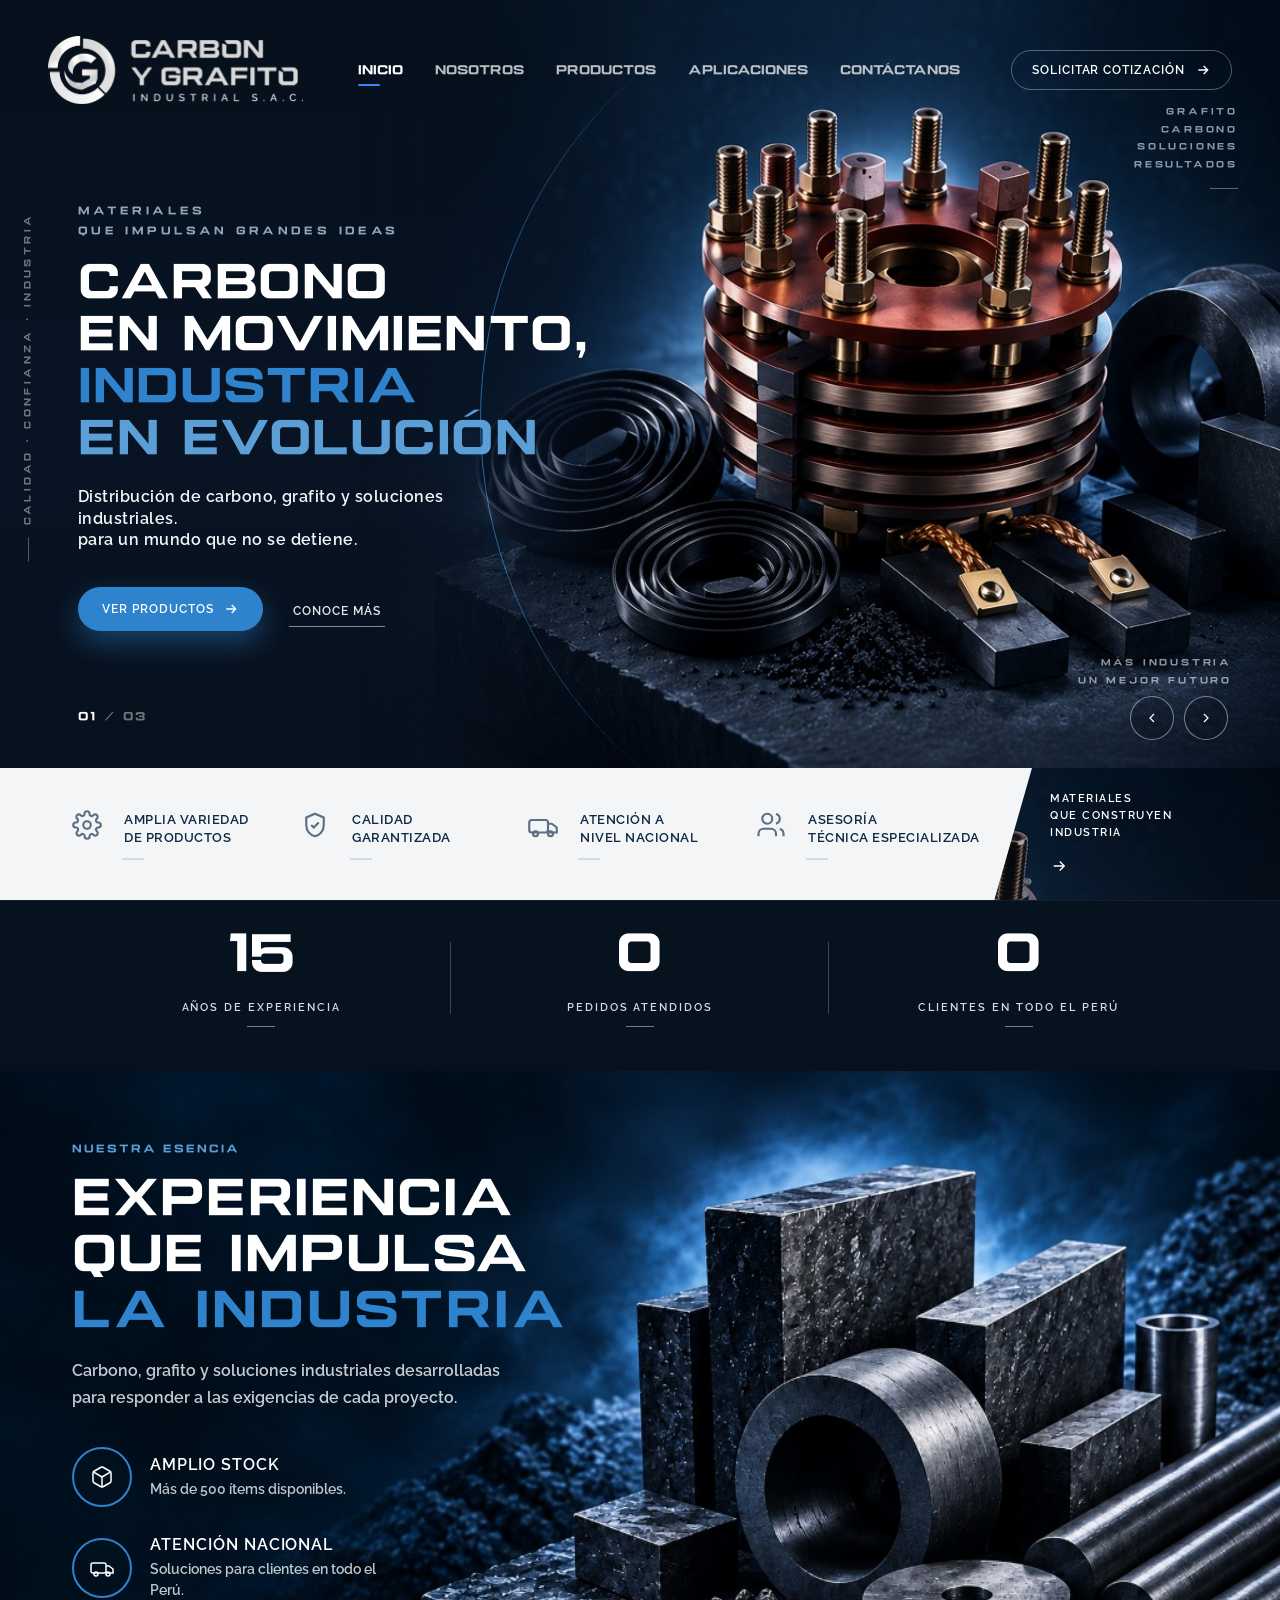
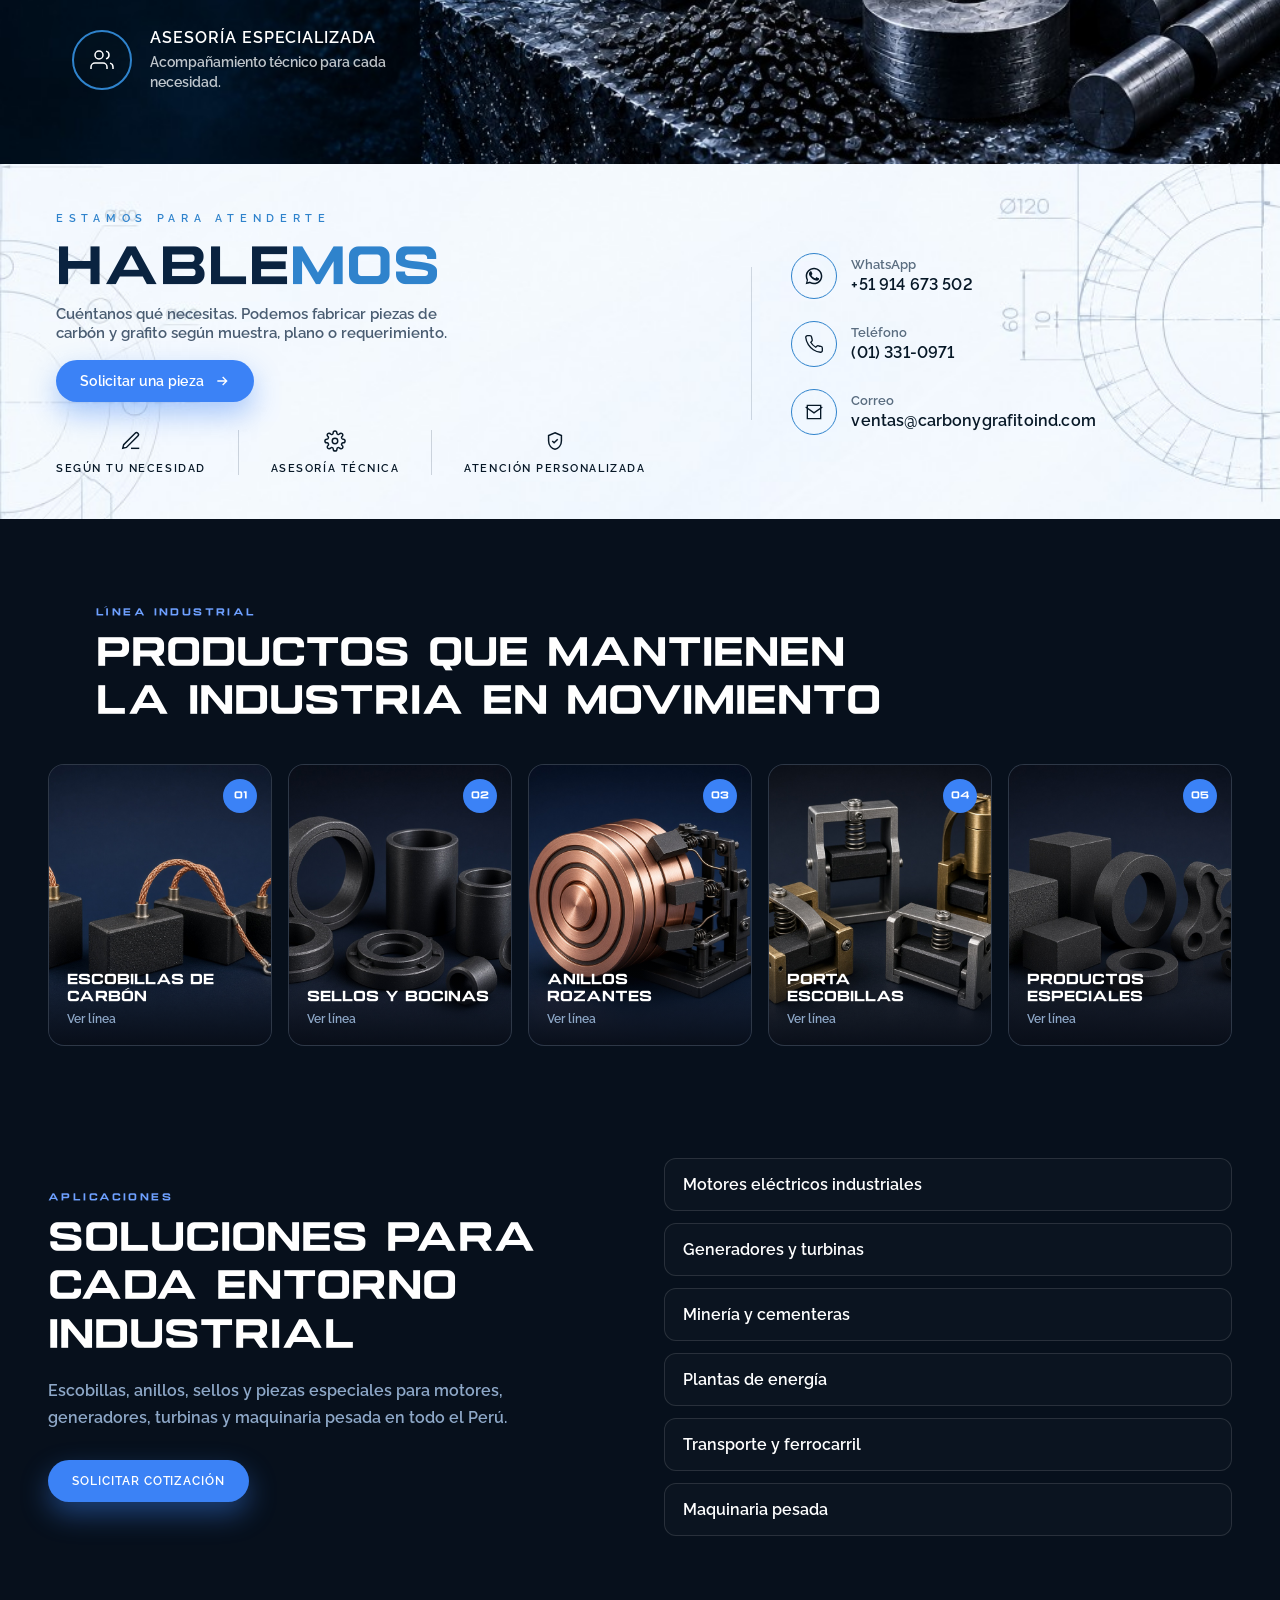
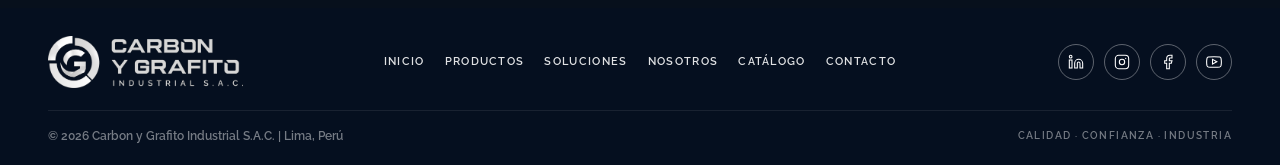
==== index.html @ 424ee0ed "Add Carbon y Grafito site with integrated Nosotros single-page view. Co-authored-by: Cursor <cursora" ====
<!DOCTYPE html>
<html lang="es">
<head>
  <meta charset="UTF-8">
  <meta name="viewport" content="width=device-width, initial-scale=1.0">
  <title>CARBON Y GRAFITO INDUSTRIAL S.A.C.</title>
  <link rel="preconnect" href="https://fonts.googleapis.com">
  <link rel="preconnect" href="https://fonts.gstatic.com" crossorigin>
  <link href="https://fonts.googleapis.com/css2?family=Lora:ital,wght@1,400;1,500&family=Montserrat:wght@300;500;600&display=swap" rel="stylesheet">
  <link rel="stylesheet" href="css/style.css">
</head>
<body>

<div id="view-inicio" class="site-view is-active">

<div class="home" id="inicio">
  <div class="home__visual">
    <div class="home__arc"></div>
    <div class="home__glow"></div>
    <div class="home__slides" id="heroSlides">
      <article class="home__slide is-active">
        <img src="assets/hero-graphite.png" alt="Bloques, anillos y granulado de grafito industrial">
      </article>
      <article class="home__slide">
        <img src="assets/hero-brushes.png" alt="Escobillas de carbón y anillos rozantes">
      </article>
      <article class="home__slide">
        <img src="assets/hero-seals.png" alt="Sellos y piezas especiales de grafito">
      </article>
    </div>
    <p class="home__note home__note--top">GRAFITO<br>CARBONO<br>SOLUCIONES<br>RESULTADOS</p>
    <p class="home__note home__note--bottom">MÁS INDUSTRIA<br>UN MEJOR FUTURO</p>
  </div>

  <header class="header">
    <div class="header__inner">
      <a href="#inicio" class="logo" data-view="inicio">
        <img src="assets/logo.png" alt="Carbon y Grafito Industrial S.A.C.">
      </a>

      <nav class="nav" id="mainNav">
        <ul class="nav__list">
          <li><a href="#inicio" class="nav__link nav__link--active" data-view="inicio">Inicio</a></li>
          <li><a href="#nosotros" class="nav__link" data-view="nosotros">Nosotros</a></li>
          <li class="nav__dropdown">
            <a href="#productos" class="nav__link nav__link--dropdown" data-view="inicio">Productos</a>
            <ul class="nav__submenu">
              <li><a href="#productos" data-category="escobillas">Escobillas de carbón</a></li>
              <li><a href="#productos" data-category="sellos">Sellos y bocinas</a></li>
              <li><a href="#productos" data-category="anillos">Anillos rozantes</a></li>
              <li><a href="#productos" data-category="portaescobillas">Porta escobillas</a></li>
              <li><a href="#productos" data-category="especiales">Productos especiales</a></li>
            </ul>
          </li>
          <li><a href="#aplicaciones" class="nav__link" data-view="inicio">Aplicaciones</a></li>
          <li><a href="#contacto" class="nav__link" data-view="inicio">Contáctanos</a></li>
        </ul>
      </nav>

      <button class="btn btn--ghost" id="btnCotizacionHeader" type="button">
        Solicitar cotización
        <svg viewBox="0 0 24 24" fill="none" stroke="currentColor" stroke-width="2"><path d="M5 12h14M13 6l6 6-6 6"/></svg>
      </button>

      <button class="header__toggle" id="menuToggle" aria-label="Abrir menú" type="button">
        <span></span><span></span>
      </button>
    </div>
  </header>

  <section class="hero">
    <p class="hero__side">CALIDAD · CONFIANZA · INDUSTRIA</p>

    <div class="hero__grid">
      <div class="hero__copy">
        <p class="hero__kicker">MATERIALES<br>QUE IMPULSAN GRANDES IDEAS</p>
        <h1 class="hero__title">
          <span class="hero__title-line">CARBONO</span>
          <span class="hero__title-line">EN MOVIMIENTO,</span>
          <span class="hero__title-line hero__title-line--accent">INDUSTRIA</span>
          <span class="hero__title-line hero__title-line--secondary">EN EVOLUCIÓN</span>
        </h1>
        <p class="hero__lead">
          Distribución de carbono, grafito y soluciones industriales.<br>
          <span class="hero__lead-accent">para un mundo que no se detiene.</span>
        </p>
        <div class="hero__actions">
          <a href="#productos" class="btn btn--primary" id="btnVerProductos">
            Ver productos
            <svg viewBox="0 0 24 24" fill="none" stroke="currentColor" stroke-width="2"><path d="M5 12h14M13 6l6 6-6 6"/></svg>
          </a>
          <a href="#nosotros" class="btn btn--text" id="btnConoceMas" data-view="nosotros">Conoce más</a>
        </div>
      </div>
    </div>

    <div class="hero__controls">
      <span class="hero__counter"><strong id="slideCurrent">01</strong> / 03</span>
      <div class="hero__arrows">
        <button class="icon-btn" id="slidePrev" type="button" aria-label="Anterior">
          <svg viewBox="0 0 24 24" fill="none" stroke="currentColor" stroke-width="1.8"><path d="M15 6l-6 6 6 6"/></svg>
        </button>
        <button class="icon-btn" id="slideNext" type="button" aria-label="Siguiente">
          <svg viewBox="0 0 24 24" fill="none" stroke="currentColor" stroke-width="1.8"><path d="M9 6l6 6-6 6"/></svg>
        </button>
      </div>
    </div>
  </section>

  <section class="trust">
    <div class="trust__items">
      <article class="trust__item">
        <span class="trust__icon">
          <svg viewBox="0 0 24 24" fill="none" stroke="currentColor" stroke-width="1.7"><circle cx="12" cy="12" r="3"/><path d="M19.4 15a1.7 1.7 0 00.3 1.8l.1.1a2 2 0 11-2.8 2.8l-.1-.1a1.7 1.7 0 00-1.8-.3 1.7 1.7 0 00-1 1.5V21a2 2 0 11-4 0v-.2a1.7 1.7 0 00-1-1.5 1.7 1.7 0 00-1.8.3l-.1.1a2 2 0 11-2.8-2.8l.1-.1a1.7 1.7 0 00.3-1.8 1.7 1.7 0 00-1.5-1H3a2 2 0 110-4h.2a1.7 1.7 0 001.5-1 1.7 1.7 0 00-.3-1.8l-.1-.1a2 2 0 112.8-2.8l.1.1a1.7 1.7 0 001.8.3H9a1.7 1.7 0 001-1.5V3a2 2 0 114 0v.2a1.7 1.7 0 001 1.5 1.7 1.7 0 001.8-.3l.1-.1a2 2 0 112.8 2.8l-.1.1a1.7 1.7 0 00-.3 1.8V9c.3.6.9 1 1.5 1H21a2 2 0 110 4h-.2a1.7 1.7 0 00-1.5 1z"/></svg>
        </span>
        Amplia variedad<br>de productos
      </article>
      <article class="trust__item">
        <span class="trust__icon">
          <svg viewBox="0 0 24 24" fill="none" stroke="currentColor" stroke-width="1.7"><path d="M12 3l7 3v6c0 5-3.4 8.4-7 9-3.6-.6-7-4-7-9V6l7-3z"/><path d="M9 12l2 2 4-4"/></svg>
        </span>
        Calidad<br>garantizada
      </article>
      <article class="trust__item">
        <span class="trust__icon">
          <svg viewBox="0 0 24 24" fill="none" stroke="currentColor" stroke-width="1.7"><rect x="1" y="8" width="15" height="10" rx="2"/><path d="M16 11h3l4 3v4h-7"/><circle cx="6" cy="19" r="2"/><circle cx="18" cy="19" r="2"/></svg>
        </span>
        Atención a<br>nivel nacional
      </article>
      <article class="trust__item">
        <span class="trust__icon">
          <svg viewBox="0 0 24 24" fill="none" stroke="currentColor" stroke-width="1.7"><path d="M16 21v-2a4 4 0 00-4-4H6a4 4 0 00-4 4v2"/><circle cx="9" cy="7" r="4"/><path d="M22 21v-2a4 4 0 00-3-3.87M16 3.13a4 4 0 010 7.75"/></svg>
        </span>
        Asesoría<br>técnica especializada
      </article>
    </div>
    <aside class="trust__panel">
      <span>MATERIALES<br>QUE CONSTRUYEN<br>INDUSTRIA</span>
      <svg viewBox="0 0 24 24" fill="none" stroke="currentColor" stroke-width="1.8"><path d="M5 12h14M13 6l6 6-6 6"/></svg>
    </aside>
  </section>
</div>

  <section class="home-stats" id="homeStats" aria-label="Indicadores de la empresa">
    <article class="home-stats__item">
      <strong class="home-stats__value" data-count="15">0</strong>
      <span class="home-stats__label">Años de experiencia</span>
    </article>
    <article class="home-stats__item">
      <strong class="home-stats__value" data-count="1852">0</strong>
      <span class="home-stats__label">Pedidos atendidos</span>
    </article>
    <article class="home-stats__item">
      <strong class="home-stats__value" data-count="128">0</strong>
      <span class="home-stats__label">Clientes en todo el Perú</span>
    </article>
  </section>

  <section class="essence" id="esencia">
    <div class="essence__copy">
      <p class="eyebrow eyebrow--essence">Nuestra esencia</p>
      <h2>
        <span class="essence__title-line">Experiencia</span>
        <span class="essence__title-line">que impulsa</span>
        <span class="essence__title-accent">la industria</span>
      </h2>
      <p class="essence__lead">Carbono, grafito y soluciones industriales desarrolladas para responder a las exigencias de cada proyecto.</p>
      <ul class="essence__list">
        <li>
          <span class="essence__icon">
            <svg viewBox="0 0 24 24" fill="none" stroke="currentColor" stroke-width="1.5"><path d="M21 16V8a2 2 0 00-1-1.73L13 2.27a2 2 0 00-2 0L4 6.27A2 2 0 003 8v8a2 2 0 001 1.73l7 4a2 2 0 002 0l7-4A2 2 0 0021 16z"/><path d="M3.27 6.96L12 12.01l8.73-5.05M12 22.08V12"/></svg>
          </span>
          <div>
            <strong>Amplio stock</strong>
            <span>Más de 500 ítems disponibles.</span>
          </div>
        </li>
        <li>
          <span class="essence__icon">
            <svg viewBox="0 0 24 24" fill="none" stroke="currentColor" stroke-width="1.5"><rect x="1" y="7" width="15" height="10" rx="2"/><path d="M16 10h3l4 3v4h-7"/><circle cx="6" cy="18" r="2"/><circle cx="18" cy="18" r="2"/></svg>
          </span>
          <div>
            <strong>Atención nacional</strong>
            <span>Soluciones para clientes en todo el Perú.</span>
          </div>
        </li>
        <li>
          <span class="essence__icon">
            <svg viewBox="0 0 24 24" fill="none" stroke="currentColor" stroke-width="1.5"><path d="M17 21v-2a4 4 0 00-4-4H5a4 4 0 00-4 4v2"/><circle cx="9" cy="7" r="4"/><path d="M23 21v-2a4 4 0 00-3-3.87M16 3.13a4 4 0 010 7.75"/></svg>
          </span>
          <div>
            <strong>Asesoría especializada</strong>
            <span>Acompañamiento técnico para cada necesidad.</span>
          </div>
        </li>
      </ul>
    </div>
    <div class="essence__visual">
      <img src="assets/essence-products.png" alt="Bloques, anillos y piezas de grafito industrial">
    </div>
  </section>

  <section class="talk" id="contacto">
    <div class="talk__inner">
      <div class="talk__main">
        <p class="talk__eyebrow">Estamos para atenderte</p>
        <h2 class="talk__title">Hable<span>mos</span></h2>
        <p class="talk__lead">Cuéntanos qué necesitas. Podemos fabricar piezas de<br>carbón y grafito según muestra, plano o requerimiento.</p>
        <button class="btn btn--primary btn--talk" id="btnSolicitarPieza" type="button">
          Solicitar una pieza
          <svg viewBox="0 0 24 24" fill="none" stroke="currentColor" stroke-width="2"><path d="M5 12h14M13 6l6 6-6 6"/></svg>
        </button>
        <ul class="talk__features">
          <li>
            <span class="talk__feat-icon" aria-hidden="true">
              <svg viewBox="0 0 24 24" fill="none" stroke="currentColor" stroke-width="1.6"><path d="M12 20h9"/><path d="M16.5 3.5a2.12 2.12 0 013 3L7 19l-4 1 1-4 12.5-12.5z"/></svg>
            </span>
            Según tu necesidad
          </li>
          <li>
            <span class="talk__feat-icon" aria-hidden="true">
              <svg viewBox="0 0 24 24" fill="none" stroke="currentColor" stroke-width="1.6"><circle cx="12" cy="12" r="3"/><path d="M19.4 15a1.7 1.7 0 00.3 1.8l.1.1a2 2 0 11-2.8 2.8l-.1-.1a1.7 1.7 0 00-1.8-.3 1.7 1.7 0 00-1 1.5V21a2 2 0 11-4 0v-.2a1.7 1.7 0 00-1-1.5 1.7 1.7 0 00-1.8.3l-.1.1a2 2 0 11-2.8-2.8l.1-.1a1.7 1.7 0 00.3-1.8 1.7 1.7 0 00-1.5-1H3a2 2 0 110-4h.2a1.7 1.7 0 001.5-1 1.7 1.7 0 00-.3-1.8l-.1-.1a2 2 0 112.8-2.8l.1.1a1.7 1.7 0 001.8.3H9a1.7 1.7 0 001-1.5V3a2 2 0 114 0v.2a1.7 1.7 0 001 1.5 1.7 1.7 0 001.8-.3l.1-.1a2 2 0 112.8 2.8l-.1.1a1.7 1.7 0 00-.3 1.8V9c.3.6.9 1 1.5 1H21a2 2 0 110 4h-.2a1.7 1.7 0 00-1.5 1z"/></svg>
            </span>
            Asesoría técnica
          </li>
          <li>
            <span class="talk__feat-icon" aria-hidden="true">
              <svg viewBox="0 0 24 24" fill="none" stroke="currentColor" stroke-width="1.6"><path d="M12 3l7 3v6c0 5-3.4 8.4-7 9-3.6-.6-7-4-7-9V6l7-3z"/><path d="M9 12l2 2 4-4"/></svg>
            </span>
            Atención personalizada
          </li>
        </ul>
      </div>
      <div class="talk__channels">
        <a class="talk__channel" href="https://wa.me/51914673502" target="_blank" rel="noopener">
          <span class="talk__channel-icon">
            <svg viewBox="0 0 24 24" fill="currentColor"><path d="M17.47 14.38c-.3-.15-1.76-.87-2.03-.97-.27-.1-.47-.15-.67.15-.2.3-.77.97-.94 1.17-.17.2-.35.22-.65.07-.3-.15-1.26-.46-2.4-1.48-.89-.79-1.49-1.77-1.66-2.07-.17-.3-.02-.46.13-.61.13-.13.3-.35.45-.52.15-.17.2-.3.3-.5.1-.2.05-.37-.02-.52-.08-.15-.67-1.61-.92-2.21-.24-.58-.49-.5-.67-.51h-.57c-.2 0-.52.07-.79.37-.27.3-1.04 1.02-1.04 2.48 0 1.46 1.07 2.88 1.22 3.08.15.2 2.1 3.2 5.08 4.49.71.31 1.26.49 1.69.63.71.22 1.36.19 1.87.12.57-.08 1.76-.72 2.01-1.41.25-.7.25-1.29.17-1.41-.07-.13-.27-.2-.57-.35z"/><path d="M12.04 2C6.48 2 2 6.48 2 12.04c0 1.77.46 3.5 1.34 5.02L2 22l5.07-1.33A10.02 10.02 0 0012.04 22C17.6 22 22 17.52 22 11.96 22 6.48 17.6 2 12.04 2zm0 18.15c-1.6 0-3.17-.43-4.54-1.24l-.33-.2-3.01.79.8-2.93-.21-.34A8.16 8.16 0 013.88 12c0-4.5 3.66-8.16 8.16-8.16 4.5 0 8.16 3.66 8.16 8.16 0 4.5-3.66 8.15-8.16 8.15z"/></svg>
          </span>
          <span><em>WhatsApp</em><b class="talk__value">+51 914 673 502</b></span>
        </a>
        <a class="talk__channel" href="tel:+5113310971">
          <span class="talk__channel-icon">
            <svg viewBox="0 0 24 24" fill="none" stroke="currentColor" stroke-width="1.6"><path d="M22 16.92v3a2 2 0 01-2.18 2 19.79 19.79 0 01-8.63-3.07 19.5 19.5 0 01-6-6 19.79 19.79 0 01-3.07-8.67A2 2 0 014.11 2h3a2 2 0 012 1.72c.127.96.361 1.903.7 2.81a2 2 0 01-.45 2.11L8.09 9.91a16 16 0 006 6l1.27-1.27a2 2 0 012.11-.45c.907.339 1.85.573 2.81.7A2 2 0 0122 16.92z"/></svg>
          </span>
          <span><em>Teléfono</em><b class="talk__value">(01) 331-0971</b></span>
        </a>
        <a class="talk__channel" href="mailto:ventas@carbonygrafitoind.com">
          <span class="talk__channel-icon">
            <svg viewBox="0 0 24 24" fill="none" stroke="currentColor" stroke-width="1.6"><path d="M4 4h16v16H4z"/><path d="M22 6l-10 7L2 6"/></svg>
          </span>
          <span><em>Correo</em><b class="talk__value">ventas@carbonygrafitoind.com</b></span>
        </a>
      </div>
    </div>
  </section>

  <section class="products" id="productos">
    <div class="section-head">
      <p class="eyebrow">Línea industrial</p>
      <h2>Productos que mantienen<br>la industria en movimiento</h2>
    </div>
    <div class="products__grid">
      <a class="product-card" href="#productos" data-category="escobillas" id="cardEscobillas">
        <span class="product-card__num">01</span>
        <img src="assets/product-escobillas.png" alt="Escobillas de carbón">
        <div class="product-card__body">
          <h3>Escobillas de carbón</h3>
          <span>Ver línea</span>
        </div>
      </a>
      <a class="product-card" href="#productos" data-category="sellos" id="cardSellos">
        <span class="product-card__num">02</span>
        <img src="assets/product-sellos.png" alt="Sellos y bocinas">
        <div class="product-card__body">
          <h3>Sellos y bocinas</h3>
          <span>Ver línea</span>
        </div>
      </a>
      <a class="product-card" href="#productos" data-category="anillos" id="cardAnillos">
        <span class="product-card__num">03</span>
        <img src="assets/product-anillos.png" alt="Anillos rozantes">
        <div class="product-card__body">
          <h3>Anillos rozantes</h3>
          <span>Ver línea</span>
        </div>
      </a>
      <a class="product-card" href="#productos" data-category="portaescobillas" id="cardPortaescobillas">
        <span class="product-card__num">04</span>
        <img src="assets/product-porta.png" alt="Porta escobillas">
        <div class="product-card__body">
          <h3>Porta escobillas</h3>
          <span>Ver línea</span>
        </div>
      </a>
      <a class="product-card" href="#productos" data-category="especiales" id="cardEspeciales">
        <span class="product-card__num">05</span>
        <img src="assets/product-especiales.png" alt="Productos especiales">
        <div class="product-card__body">
          <h3>Productos especiales</h3>
          <span>Ver línea</span>
        </div>
      </a>
    </div>
  </section>

  <section class="apps" id="aplicaciones">
    <div class="apps__copy">
      <p class="eyebrow">Aplicaciones</p>
      <h2>Soluciones para cada entorno industrial</h2>
      <p>Escobillas, anillos, sellos y piezas especiales para motores, generadores, turbinas y maquinaria pesada en todo el Perú.</p>
      <button class="btn btn--primary" id="btnCotizacionApps" type="button">Solicitar cotización</button>
    </div>
    <ul class="apps__list">
      <li>Motores eléctricos industriales</li>
      <li>Generadores y turbinas</li>
      <li>Minería y cementeras</li>
      <li>Plantas de energía</li>
      <li>Transporte y ferrocarril</li>
      <li>Maquinaria pesada</li>
    </ul>
  </section>

</div>

<div id="nosotros" class="site-view" hidden>

  <header class="header header--page">
    <div class="header__inner">
      <a href="#inicio" class="logo" data-view="inicio">
        <img src="assets/logo.png" alt="Carbon y Grafito Industrial S.A.C.">
      </a>
      <nav class="nav" id="mainNavNosotros">
        <ul class="nav__list">
          <li><a href="#inicio" class="nav__link" data-view="inicio">Inicio</a></li>
          <li><a href="#nosotros" class="nav__link nav__link--active" data-view="nosotros">Nosotros</a></li>
          <li class="nav__dropdown">
            <a href="#productos" class="nav__link nav__link--dropdown" data-view="inicio">Productos</a>
            <ul class="nav__submenu">
              <li><a href="#productos" data-view="inicio" data-category="escobillas">Escobillas de carbón</a></li>
              <li><a href="#productos" data-view="inicio" data-category="sellos">Sellos y bocinas</a></li>
              <li><a href="#productos" data-view="inicio" data-category="anillos">Anillos rozantes</a></li>
              <li><a href="#productos" data-view="inicio" data-category="portaescobillas">Porta escobillas</a></li>
              <li><a href="#productos" data-view="inicio" data-category="especiales">Productos especiales</a></li>
            </ul>
          </li>
          <li><a href="#aplicaciones" class="nav__link" data-view="inicio">Aplicaciones</a></li>
          <li><a href="#contacto" class="nav__link" data-view="inicio">Contáctanos</a></li>
        </ul>
      </nav>
      <button class="btn btn--ghost" type="button" data-open-modal="cotizacion">
        Solicitar cotización
        <svg viewBox="0 0 24 24" fill="none" stroke="currentColor" stroke-width="2"><path d="M5 12h14M13 6l6 6-6 6"/></svg>
      </button>
      <button class="header__toggle" aria-label="Abrir menú" type="button" data-nav-toggle>
        <span></span><span></span>
      </button>
    </div>
  </header>

  <main class="nosotros-main">
    <section class="nosotros-hero">
      <div class="nosotros-hero__panel">
        <div class="nosotros-hero__main">
          <p class="nosotros-hero__eyebrow">Quiénes somos</p>
          <h1 class="nosotros-hero__title">
            <span class="nosotros-hero__title-line">Más que materiales,</span>
            <span class="nosotros-hero__title-line nosotros-hero__title-line--accent">soluciones reales</span>
          </h1>
          <p class="nosotros-hero__lead">
            En Carbon y Grafito somos una empresa especializada en la distribución de carbono,
            grafito y materiales industriales, comprometida con ofrecer soluciones confiables,
            eficientes y de alta calidad para diversos sectores productivos.
          </p>
          <a href="#historia" class="btn btn--navy">Conoce nuestra historia
            <svg viewBox="0 0 24 24" fill="none" stroke="currentColor" stroke-width="2"><path d="M5 12h14M13 6l6 6-6 6"/></svg>
          </a>
        </div>
        <aside class="nosotros-hero__aside" aria-label="Valores de marca">
          <div class="nosotros-hero__pillar-wrap">
            <span class="nosotros-hero__vline" aria-hidden="true"></span>
            <p class="nosotros-hero__pillars">
              <span>Industria</span>
              <span>Experiencia</span>
              <span>Confianza</span>
            </p>
          </div>
          <span class="nosotros-hero__hline" aria-hidden="true"></span>
          <div class="nosotros-hero__mark">
            <strong>C&amp;G</strong>
            <span>Materiales que<br>impulsan el<br>progreso</span>
          </div>
        </aside>
      </div>
      <div class="nosotros-hero__visual">
        <img src="assets/hero-graphite.png" alt="Componentes de carbono y grafito industrial">
      </div>
    </section>

    <section class="nosotros-bar" aria-label="Ventajas">
      <div class="nosotros-bar__inner">
        <article class="nosotros-bar__item">
          <span class="nosotros-bar__icon" aria-hidden="true">
            <svg viewBox="0 0 24 24" fill="none" stroke="currentColor" stroke-width="1.6"><path d="M12 3l7 7-7 11L5 10l7-7z"/></svg>
          </span>
          <div><h2>Calidad garantizada</h2><p>Trabajamos con materiales de alto rendimiento.</p></div>
        </article>
        <article class="nosotros-bar__item">
          <span class="nosotros-bar__icon" aria-hidden="true">
            <svg viewBox="0 0 24 24" fill="none" stroke="currentColor" stroke-width="1.6"><circle cx="12" cy="12" r="3"/><path d="M19.4 15a1.7 1.7 0 00.3 1.8l.1.1a2 2 0 11-2.8 2.8l-.1-.1a1.7 1.7 0 00-1.8-.3 1.7 1.7 0 00-1 1.5V21a2 2 0 11-4 0v-.2a1.7 1.7 0 00-1-1.5 1.7 1.7 0 00-1.8.3l-.1.1a2 2 0 11-2.8-2.8l.1-.1a1.7 1.7 0 00.3-1.8 1.7 1.7 0 00-1.5-1H3a2 2 0 110-4h.2a1.7 1.7 0 001.5-1 1.7 1.7 0 00-.3-1.8l-.1-.1a2 2 0 112.8-2.8l.1.1a1.7 1.7 0 001.8.3H9a1.7 1.7 0 001-1.5V3a2 2 0 114 0v.2a1.7 1.7 0 001 1.5 1.7 1.7 0 001.8-.3l.1-.1a2 2 0 112.8 2.8l-.1.1a1.7 1.7 0 00-.3 1.8V9c.3.6.9 1 1.5 1H21a2 2 0 110 4h-.2a1.7 1.7 0 00-1.5 1z"/></svg>
          </span>
          <div><h2>Soluciones a medida</h2><p>Nos adaptamos a las necesidades de cada industria.</p></div>
        </article>
        <article class="nosotros-bar__item">
          <span class="nosotros-bar__icon" aria-hidden="true">
            <svg viewBox="0 0 24 24" fill="none" stroke="currentColor" stroke-width="1.6"><path d="M16 21v-2a4 4 0 00-4-4H6a4 4 0 00-4 4v2"/><circle cx="9" cy="7" r="4"/><path d="M22 21v-2a4 4 0 00-3-3.87M16 3.13a4 4 0 010 7.75"/></svg>
          </span>
          <div><h2>Atención especializada</h2><p>Asesoría técnica en todo momento.</p></div>
        </article>
        <article class="nosotros-bar__item">
          <span class="nosotros-bar__icon" aria-hidden="true">
            <svg viewBox="0 0 24 24" fill="none" stroke="currentColor" stroke-width="1.6"><rect x="1" y="8" width="15" height="10" rx="2"/><path d="M16 11h3l4 3v4h-7"/><circle cx="6" cy="19" r="2"/><circle cx="18" cy="19" r="2"/></svg>
          </span>
          <div><h2>Cobertura nacional</h2><p>Llegamos donde la industria nos necesita.</p></div>
        </article>
      </div>
    </section>

    <section class="nosotros-mvv" id="historia">
      <div class="nosotros-mvv__inner">
        <article class="nosotros-mvv__col">
          <p class="nosotros-mvv__label">Nuestra</p>
          <h2 class="nosotros-mvv__heading">Misión</h2>
          <p class="nosotros-mvv__text">Brindar soluciones en materiales industriales de carbono y grafito con altos estándares de calidad, contribuyendo al desarrollo y la eficiencia de nuestros clientes.</p>
        </article>
        <article class="nosotros-mvv__col">
          <p class="nosotros-mvv__label">Nuestra</p>
          <h2 class="nosotros-mvv__heading">Visión</h2>
          <p class="nosotros-mvv__text">Ser la empresa líder en el suministro de materiales de carbono y grafito en el Perú y la región, reconocida por nuestra innovación, confiabilidad y compromiso con la industria.</p>
        </article>
        <article class="nosotros-mvv__col nosotros-mvv__col--values">
          <p class="nosotros-mvv__label">Nuestros</p>
          <h2 class="nosotros-mvv__heading">Valores</h2>
          <div class="nosotros-mvv__values-row">
            <ul class="nosotros-mvv__values">
              <li><span class="nosotros-mvv__value-icon" aria-hidden="true"><svg viewBox="0 0 24 24" fill="none" stroke="currentColor" stroke-width="1.6"><path d="M20.8 4.6a5.5 5.5 0 00-7.8 0L12 5.6l-1-1a5.5 5.5 0 00-7.8 7.8l1 1L12 21l7.8-7.6 1-1a5.5 5.5 0 000-7.8z"/></svg></span>Compromiso</li>
              <li><span class="nosotros-mvv__value-icon" aria-hidden="true"><svg viewBox="0 0 24 24" fill="none" stroke="currentColor" stroke-width="1.6"><path d="M12 3l7 3v6c0 5-3.4 8.4-7 9-3.6-.6-7-4-7-9V6l7-3z"/><path d="M9 12l2 2 4-4"/></svg></span>Integridad</li>
              <li><span class="nosotros-mvv__value-icon" aria-hidden="true"><svg viewBox="0 0 24 24" fill="none" stroke="currentColor" stroke-width="1.6"><path d="M1 12s4-8 11-8 11 8 11 8-4 8-11 8-11-8-11-8z"/><circle cx="12" cy="12" r="3"/></svg></span>Orientación al cliente</li>
              <li><span class="nosotros-mvv__value-icon" aria-hidden="true"><svg viewBox="0 0 24 24" fill="none" stroke="currentColor" stroke-width="1.6"><path d="M9 18h6M10 22h4M12 2a7 7 0 00-4 12.7V17h8v-2.3A7 7 0 0012 2z"/></svg></span>Innovación</li>
              <li><span class="nosotros-mvv__value-icon" aria-hidden="true"><svg viewBox="0 0 24 24" fill="none" stroke="currentColor" stroke-width="1.6"><path d="M17 21v-2a4 4 0 00-4-4H5a4 4 0 00-4 4v2"/><circle cx="9" cy="7" r="4"/><path d="M23 21v-2a4 4 0 00-3-3.87M16 3.13a4 4 0 010 7.75"/></svg></span>Trabajo en equipo</li>
            </ul>
            <figure class="nosotros-mvv__diagram" aria-hidden="true"><img src="assets/blueprint.svg" alt=""></figure>
          </div>
        </article>
      </div>
    </section>

    <section class="nosotros-impact" aria-label="Nuestro impacto">
      <div class="nosotros-impact__inner">
        <div class="nosotros-impact__left">
          <div class="nosotros-impact__trust">
            <p>Experiencia que genera<br>confianza</p>
            <span class="nosotros-impact__rule nosotros-impact__rule--trust" aria-hidden="true"></span>
          </div>
          <p class="nosotros-impact__stack">
            <span>Carbono</span><span>Grafito</span><span>Soluciones</span><span>Resultados</span>
          </p>
        </div>
        <div class="nosotros-impact__right">
          <div class="nosotros-impact__metrics">
            <p class="nosotros-impact__kicker">Nuestro impacto</p>
            <div class="nosotros-impact__stats">
              <article class="nosotros-impact__stat"><strong class="nosotros-impact__value" data-count="10">+0</strong><span>Años de<br>experiencia</span></article>
              <article class="nosotros-impact__stat"><strong class="nosotros-impact__value" data-count="500">+0</strong><span>Clientes<br>satisfechos</span></article>
              <article class="nosotros-impact__stat"><strong class="nosotros-impact__value" data-count="1200">+0</strong><span>Productos<br>distribuidos</span></article>
              <article class="nosotros-impact__stat"><strong class="nosotros-impact__value" data-count="15">+0</strong><span>Sectores<br>industriales</span></article>
            </div>
          </div>
          <div class="nosotros-impact__quote-wrap">
            <span class="nosotros-impact__rule nosotros-impact__rule--wide" aria-hidden="true"></span>
            <blockquote class="nosotros-impact__quote">“Creemos en materiales que construyen un mejor futuro.”</blockquote>
            <span class="nosotros-impact__rule nosotros-impact__rule--sign" aria-hidden="true"></span>
            <p class="nosotros-impact__sign">Carbon y Grafito</p>
          </div>
        </div>
      </div>
    </section>
  </main>

</div>

  <footer class="site-footer">
    <div class="site-footer__top">
      <a href="#inicio" class="site-footer__brand">
        <img src="assets/logo.png" alt="Carbon y Grafito Industrial S.A.C.">
      </a>
      <nav class="site-footer__nav" aria-label="Pie de página">
        <a href="#inicio" data-view="inicio">Inicio</a>
        <a href="#productos" data-view="inicio">Productos</a>
        <a href="#aplicaciones" data-view="inicio">Soluciones</a>
        <a href="#nosotros" data-view="nosotros">Nosotros</a>
        <a href="#productos" data-view="inicio">Catálogo</a>
        <a href="#contacto" data-view="inicio">Contacto</a>
      </nav>
      <div class="site-footer__social">
        <a href="#" aria-label="LinkedIn"><svg viewBox="0 0 24 24" fill="none" stroke="currentColor" stroke-width="1.6"><path d="M16 8a6 6 0 016 6v7h-4v-7a2 2 0 00-4 0v7h-4v-7a6 6 0 016-6z"/><rect x="2" y="9" width="4" height="12"/><circle cx="4" cy="4" r="2"/></svg></a>
        <a href="#" aria-label="Instagram"><svg viewBox="0 0 24 24" fill="none" stroke="currentColor" stroke-width="1.6"><rect x="2" y="2" width="20" height="20" rx="5"/><circle cx="12" cy="12" r="4"/><circle cx="17.5" cy="6.5" r="1" fill="currentColor" stroke="none"/></svg></a>
        <a href="#" aria-label="Facebook"><svg viewBox="0 0 24 24" fill="none" stroke="currentColor" stroke-width="1.6"><path d="M18 2h-3a5 5 0 00-5 5v3H7v4h3v8h4v-8h3l1-4h-4V7a1 1 0 011-1h3z"/></svg></a>
        <a href="#" aria-label="YouTube"><svg viewBox="0 0 24 24" fill="none" stroke="currentColor" stroke-width="1.6"><path d="M22.54 6.42a2.78 2.78 0 00-1.95-2C18.88 4 12 4 12 4s-6.88 0-8.59.42a2.78 2.78 0 00-1.95 2 29.94 29.94 0 000 11.16 2.78 2.78 0 001.95 2C5.12 20 12 20 12 20s6.88 0 8.59-.42a2.78 2.78 0 001.95-2 29.94 29.94 0 000-11.16z"/><path d="M9.75 15.02l6.5-3.52-6.5-3.52v7.04z"/></svg></a>
      </div>
    </div>
    <div class="site-footer__bottom">
      <p>© 2026 Carbon y Grafito Industrial S.A.C. | Lima, Perú</p>
      <p class="site-footer__tag">Calidad · Confianza · Industria</p>
    </div>
  </footer>

  <div class="modal" id="modalCotizacion">
    <div class="modal__overlay"></div>
    <div class="modal__content">
      <button class="modal__close" id="modalClose" type="button">&times;</button>
      <h2>Solicitar cotización</h2>
      <p>Cuéntenos su requerimiento y le respondemos a la brevedad.</p>
      <form id="formCotizacion">
        <input type="text" name="nombre" placeholder="Nombre completo" required>
        <input type="email" name="email" placeholder="Correo electrónico" required>
        <input type="tel" name="telefono" placeholder="Teléfono" required>
        <textarea name="mensaje" rows="4" placeholder="Describa su requerimiento" required></textarea>
        <button class="btn btn--primary" type="submit">Enviar solicitud</button>
      </form>
    </div>
  </div>

  <script src="js/main.js"></script>
</body>
</html>
---- css/style.css ----
@font-face {
  font-family: "Gemsbuck";
  src: url("../assets/fonts/Gemsbuck-01-Bold.ttf") format("truetype");
  font-weight: 700;
  font-style: normal;
  font-display: swap;
}

@font-face {
  font-family: "Raleway";
  src: url("../assets/fonts/Raleway-SemiBold.ttf") format("truetype");
  font-weight: 600;
  font-style: normal;
  font-display: swap;
}

:root {
  --navy: #07101c;
  --navy-2: #0a1524;
  --navy-3: #111c2e;
  --night: #071827;
  --blue: #3b82f6;
  --blue-accent: #2f83cc;
  --blue-steel: #5c9ed6;
  --blue-soft: #6ea0ff;
  --blue-muted: #8ea8c8;
  --title-muted: #8aa3bb;
  --white: #ffffff;
  --white-cold: #f3f7fa;
  --paper: #f3f5f7;
  --ink: #101820;
  --line: rgba(255, 255, 255, 0.12);
  --glow: rgba(59, 130, 246, 0.42);
  --display: "Gemsbuck", sans-serif;
  --hero: "Gemsbuck", sans-serif;
  --ui: "Gemsbuck", sans-serif;
  --body: "Raleway", sans-serif;
}

*, *::before, *::after {
  box-sizing: border-box;
  margin: 0;
  padding: 0;
}

html { scroll-behavior: smooth; }

body {
  font-family: var(--ui);
  background: var(--navy);
  color: var(--white);
  overflow-x: hidden;
}

img { max-width: 100%; display: block; }
a { color: inherit; text-decoration: none; }
button { cursor: pointer; border: none; background: none; color: inherit; font-family: inherit; }
ul { list-style: none; }

p,
label,
input,
select,
textarea,
small,
.footer,
.apps__list li,
.about__stats span,
.product-card__body span,
.faq-item summary,
.contact-aside__text,
.contact-aside__list,
.contact-form__file-label,
.contact-form__file-btn,
.contact-form__file-name,
.contact-form__check,
.trust__item,
.trust__panel {
  font-family: var(--body);
  font-weight: 600;
}

.home__note,
.hero__kicker,
.hero__side,
.eyebrow,
.contact-form__note,
.contact-bottom__visual p,
.contact-aside__foot,
.contact-bottom__side {
  font-family: var(--display);
  font-weight: 700;
}

.home {
  position: relative;
  height: 100vh;
  min-height: 780px;
  display: grid;
  grid-template-rows: 1fr 132px;
  overflow: hidden;
  background:
    radial-gradient(ellipse 70% 80% at 72% 42%, rgba(46, 92, 168, 0.28), transparent 58%),
    linear-gradient(180deg, #06101c 0%, #081424 48%, #070f1a 100%);
}

.home__visual {
  position: absolute;
  inset: 0 0 132px 28%;
  z-index: 1;
  pointer-events: none;
}

.home__arc {
  position: absolute;
  width: 920px;
  height: 920px;
  right: -120px;
  top: -40px;
  border: 1px solid var(--blue-accent);
  border-radius: 50%;
}

.home__glow {
  position: absolute;
  width: 620px;
  height: 620px;
  left: 18%;
  top: 10%;
  background: radial-gradient(circle, rgba(59, 130, 246, 0.38), transparent 64%);
  filter: blur(8px);
}

.home__slides,
.home__slide {
  position: absolute;
  inset: 0;
}

.home__slide {
  opacity: 0;
  transition: opacity 0.9s ease;
}

.home__slide.is-active { opacity: 1; }

.home__slide img {
  width: 100%;
  height: 100%;
  object-fit: cover;
  object-position: 78% 48%;
  max-width: none;
  -webkit-mask-image: linear-gradient(90deg, transparent 0%, rgba(0,0,0,0.2) 12%, #000 32%);
  mask-image: linear-gradient(90deg, transparent 0%, rgba(0,0,0,0.2) 12%, #000 32%);
}

.home__note {
  position: absolute;
  z-index: 3;
  font-size: 10px;
  letter-spacing: 0.28em;
  line-height: 1.75;
  color: rgba(220, 232, 246, 0.62);
  text-align: right;
}

.home__note--top {
  right: 42px;
  top: 104px;
}

.home__note--top::after {
  content: "";
  display: block;
  width: 28px;
  height: 1px;
  margin: 14px 0 0 auto;
  background: rgba(255, 255, 255, 0.35);
}

.home__note--bottom {
  right: 48px;
  bottom: 78px;
}

.header {
  position: absolute;
  inset: 0 0 auto;
  z-index: 20;
  padding: 36px 48px 0;
}

.header__inner {
  display: grid;
  grid-template-columns: 1.15fr auto 1fr;
  align-items: center;
  gap: 24px;
}

.logo {
  display: flex;
  align-items: center;
}

.logo img {
  display: block;
  height: 68px;
  width: auto;
}

.nav { justify-self: center; }

.nav__list {
  display: flex;
  gap: 32px;
  align-items: center;
}

.nav__link {
  position: relative;
  font-size: 14px;
  font-weight: 500;
  color: rgba(255, 255, 255, 0.72);
  padding-bottom: 8px;
  transition: color 0.2s;
}

.nav__link:hover,
.nav__link--active { color: var(--white); }

.nav__link--active::after {
  content: "";
  position: absolute;
  left: 0;
  bottom: 0;
  width: 22px;
  height: 2px;
  background: var(--blue);
  border-radius: 2px;
}

.nav__dropdown { position: relative; }

.nav__submenu {
  position: absolute;
  top: calc(100% + 12px);
  left: 50%;
  transform: translateX(-50%) translateY(8px);
  min-width: 220px;
  background: #101a2b;
  border: 1px solid var(--line);
  border-radius: 12px;
  padding: 10px 0;
  opacity: 0;
  visibility: hidden;
  transition: 0.2s ease;
}

.nav__dropdown:hover .nav__submenu {
  opacity: 1;
  visibility: visible;
  transform: translateX(-50%) translateY(0);
}

.nav__submenu a {
  display: block;
  padding: 10px 16px;
  font-size: 13px;
  color: var(--blue-muted);
}

.nav__submenu a:hover { color: var(--white); background: rgba(61, 126, 255, 0.08); }

.header .btn--ghost { justify-self: end; }

.btn {
  display: inline-flex;
  align-items: center;
  gap: 10px;
  border-radius: 999px;
  font-family: var(--body);
  font-size: 12px;
  font-weight: 600;
  letter-spacing: 0.08em;
  text-transform: uppercase;
  transition: 0.25s ease;
}

.btn svg { width: 16px; height: 16px; }

.btn--ghost {
  padding: 11px 20px;
  border: 1px solid rgba(255, 255, 255, 0.32);
  color: var(--white);
}

.btn--ghost:hover {
  border-color: var(--blue);
  background: rgba(61, 126, 255, 0.12);
}

.btn--ghost-dark {
  border-color: rgba(16, 24, 32, 0.2);
  color: var(--ink);
}

.btn--primary {
  background: var(--blue);
  color: var(--white);
  padding: 14px 24px;
  box-shadow: 0 12px 28px var(--glow);
}

#btnVerProductos {
  background: var(--blue-accent);
  box-shadow: 0 12px 28px rgba(47, 131, 204, 0.42);
}

#btnVerProductos:hover {
  transform: translateY(-1px);
  background: #3a94db;
}

.btn--primary:hover { transform: translateY(-1px); background: #4d8bff; }

.btn--text {
  color: var(--white);
  padding: 13px 4px 8px;
  border-bottom: 1px solid rgba(255, 255, 255, 0.55);
  border-radius: 0;
  opacity: 0.9;
}

.btn--text:hover { opacity: 1; }

.header__toggle {
  display: none;
  width: 40px;
  height: 40px;
  justify-self: end;
}

.header__toggle span {
  display: block;
  width: 20px;
  height: 1.5px;
  background: var(--white);
  margin: 5px auto;
}

.hero {
  position: relative;
  z-index: 3;
  grid-row: 1;
  height: 100%;
  min-height: 0;
  padding: 112px 48px 96px 78px;
  display: flex;
  flex-direction: column;
  justify-content: center;
}

.hero__side {
  position: absolute;
  left: 28px;
  top: 48%;
  transform: translate(-50%, -50%) rotate(-90deg);
  font-size: 10px;
  letter-spacing: 0.34em;
  color: rgba(255, 255, 255, 0.42);
  white-space: nowrap;
}

.hero__side::before {
  content: "";
  position: absolute;
  left: -36px;
  top: 50%;
  width: 24px;
  height: 1px;
  background: rgba(255, 255, 255, 0.3);
}

.hero__grid {
  position: relative;
  z-index: 2;
  max-width: min(720px, 52vw);
  padding-top: 0;
  transform: translateY(24px);
}

.hero__kicker {
  font-family: var(--ui);
  font-size: 12px;
  font-weight: 700;
  letter-spacing: 0.28em;
  text-transform: uppercase;
  color: #93a7bb;
  margin-bottom: 18px;
  line-height: 1.7;
}

.hero__title {
  display: flex;
  flex-direction: column;
  font-family: var(--hero);
  font-size: clamp(36px, 4.15vw, 62px);
  font-weight: 700;
  line-height: 0.98;
  letter-spacing: 0.01em;
  margin-bottom: 18px;
  text-transform: uppercase;
  color: var(--white);
}

.hero__title-line {
  display: block;
  white-space: nowrap;
}

.hero__title-line--accent {
  color: var(--blue-accent);
  font-weight: 700;
}

.hero__title-line--secondary {
  color: var(--blue-steel);
  font-weight: 700;
}

.hero__title-line--muted {
  color: var(--title-muted);
  font-weight: 700;
  opacity: 1;
}

.hero__lead {
  max-width: 460px;
  color: var(--white-cold);
  font-size: 16px;
  letter-spacing: 0.03em;
  line-height: 1.35;
  margin-bottom: 26px;
}

.hero__lead-accent {
  color: var(--white-cold);
}

.hero__actions {
  display: flex;
  align-items: center;
  gap: 26px;
  margin-top: 36px;
}

.hero__controls {
  position: absolute;
  left: 78px;
  right: 48px;
  bottom: 28px;
  z-index: 6;
  display: flex;
  justify-content: space-between;
  align-items: center;
  padding-right: 4px;
}

.hero__counter {
  font-size: 13px;
  color: rgba(255, 255, 255, 0.42);
  letter-spacing: 0.16em;
}

.hero__counter strong { color: var(--white); font-weight: 600; }

.hero__arrows { display: flex; gap: 10px; }

.icon-btn {
  width: 44px;
  height: 44px;
  border: 1px solid rgba(255, 255, 255, 0.45);
  border-radius: 50%;
  display: grid;
  place-items: center;
  color: var(--white);
  background: rgba(7, 16, 28, 0.28);
}

.icon-btn svg { width: 16px; height: 16px; }
.icon-btn:hover { border-color: var(--blue); background: rgba(61, 126, 255, 0.12); }

.trust {
  position: relative;
  z-index: 5;
  display: grid;
  grid-template-columns: 1fr 248px;
  min-height: 132px;
  background:
    linear-gradient(180deg, rgba(7, 16, 28, 0.08), rgba(7, 16, 28, 0.55)),
    url("../assets/hero-graphite.png") right 18% / cover no-repeat;
  color: var(--ink);
}

.trust__items {
  display: grid;
  grid-template-columns: repeat(4, 1fr);
  align-items: center;
  padding: 0 48px 0 72px;
  background: var(--paper);
  clip-path: polygon(0 0, 100% 0, calc(100% - 38px) 100%, 0 100%);
  z-index: 2;
}

.trust__item {
  display: flex;
  align-items: center;
  gap: 14px;
  font-size: 13px;
  line-height: 1.35;
  letter-spacing: 0.04em;
  text-transform: uppercase;
  color: #0f2844;
  position: relative;
  padding-bottom: 12px;
}

.trust__item::after {
  content: "";
  position: absolute;
  left: 50px;
  bottom: 0;
  width: 22px;
  height: 2px;
  background: #d3dae2;
}

.trust__icon {
  width: 38px;
  height: 38px;
  color: #5d6e84;
  flex-shrink: 0;
}

.trust__icon svg { width: 30px; height: 30px; }

.trust__panel {
  position: relative;
  color: var(--white);
  display: flex;
  flex-direction: column;
  justify-content: flex-end;
  gap: 16px;
  text-align: left;
  font-size: 11px;
  letter-spacing: 0.14em;
  text-transform: uppercase;
  line-height: 1.55;
  padding: 22px 28px 26px 18px;
}

.trust__panel svg {
  width: 18px;
  height: 18px;
}

.home-stats {
  position: relative;
  z-index: 4;
  display: grid;
  grid-template-columns: repeat(3, 1fr);
  align-items: center;
  min-height: 132px;
  padding: 28px 72px 32px;
  background: #07121f;
  border-top: 1px solid rgba(255, 255, 255, 0.06);
  color: var(--white);
}

.home-stats__item {
  position: relative;
  text-align: center;
  padding: 0 24px;
}

.home-stats__item:not(:last-child)::after {
  content: "";
  position: absolute;
  top: 50%;
  right: 0;
  width: 1px;
  height: 72px;
  transform: translateY(-50%);
  background: rgba(255, 255, 255, 0.22);
}

.home-stats__value {
  display: block;
  font-family: var(--display);
  font-size: clamp(42px, 4.5vw, 58px);
  font-weight: 700;
  line-height: 1;
  margin-bottom: 14px;
  font-variant-numeric: tabular-nums;
}

.home-stats__label {
  display: block;
  font-family: var(--body);
  font-size: 11px;
  font-weight: 600;
  letter-spacing: 0.18em;
  text-transform: uppercase;
  color: rgba(243, 247, 250, 0.88);
}

.home-stats__label::after {
  content: "";
  display: block;
  width: 28px;
  height: 1px;
  margin: 12px auto 0;
  background: rgba(255, 255, 255, 0.45);
}

.essence {
  position: relative;
  display: block;
  min-height: 620px;
  margin: 12px 0 0;
  overflow: hidden;
  background: #050a12;
  color: var(--white);
}

.essence__copy {
  position: relative;
  z-index: 2;
  display: flex;
  flex-direction: column;
  justify-content: center;
  min-height: 620px;
  padding: 72px 24px 72px 72px;
  max-width: 620px;
}

.essence__visual {
  position: absolute;
  inset: 0;
  z-index: 1;
  pointer-events: none;
}

.essence__visual img {
  width: 100%;
  height: 100%;
  object-fit: cover;
  object-position: 82% 50%;
  max-width: none;
}

.essence__copy .eyebrow,
.eyebrow--essence {
  color: var(--blue-steel);
  font-size: 12px;
  margin-bottom: 16px;
  letter-spacing: 0.16em;
  text-transform: uppercase;
}

.essence__copy h2 {
  font-size: clamp(36px, 4.4vw, 62px);
  line-height: 0.96;
  text-transform: uppercase;
  margin-bottom: 18px;
}

.essence__title-line,
.essence__title-accent {
  display: block;
}

.essence__title-accent {
  color: var(--blue-accent);
  letter-spacing: 0.04em;
  margin-top: 0.04em;
}

.essence__title-line {
  letter-spacing: 0.02em;
  margin-top: 0.04em;
}

.essence__lead {
  max-width: 460px;
  color: rgba(243, 247, 250, 0.82);
  font-family: var(--body);
  font-size: 16px;
  font-weight: 600;
  line-height: 1.65;
  margin-bottom: 36px;
}

.essence__list {
  display: grid;
  gap: 28px;
}

.essence__list li {
  display: flex;
  align-items: center;
  gap: 18px;
}

.essence__icon {
  width: 60px;
  height: 60px;
  border: 2px solid var(--blue-accent);
  border-radius: 50%;
  display: grid;
  place-items: center;
  flex-shrink: 0;
  color: var(--white);
  background: rgba(7, 18, 31, 0.28);
}

.essence__icon svg {
  width: 24px;
  height: 24px;
}

.essence__list strong {
  display: block;
  font-family: var(--body);
  font-size: 16px;
  font-weight: 600;
  letter-spacing: 0.06em;
  text-transform: uppercase;
  color: var(--white);
  margin-bottom: 5px;
}

.essence__list div span {
  display: block;
  font-family: var(--body);
  font-size: 14px;
  font-weight: 600;
  color: rgba(243, 247, 250, 0.78);
  line-height: 1.45;
  max-width: 250px;
}

.section-head, .products, .apps, .about, .contact {
  max-width: 1280px;
  margin: 0 auto;
  padding: 0 48px;
}

.products { padding-top: 88px; padding-bottom: 40px; }

.eyebrow {
  color: var(--blue-soft);
  letter-spacing: 0.22em;
  font-size: 11px;
  margin-bottom: 12px;
}

h2 {
  font-family: var(--display);
  font-size: clamp(28px, 4vw, 44px);
  line-height: 1.1;
  font-weight: 700;
}

.products__grid {
  margin-top: 36px;
  display: grid;
  grid-template-columns: repeat(5, 1fr);
  gap: 16px;
}

.product-card {
  position: relative;
  overflow: hidden;
  border-radius: 16px;
  min-height: 280px;
  background: var(--navy-3);
  border: 1px solid var(--line);
}

.product-card img {
  width: 100%;
  height: 100%;
  object-fit: cover;
  min-height: 280px;
  transition: transform 0.5s ease;
}

.product-card:hover img { transform: scale(1.06); }

.product-card__num {
  position: absolute;
  top: 14px;
  right: 14px;
  width: 34px;
  height: 34px;
  border-radius: 50%;
  background: var(--blue);
  display: grid;
  place-items: center;
  font-size: 11px;
  font-weight: 700;
  z-index: 2;
}

.product-card__body {
  position: absolute;
  inset: auto 0 0;
  padding: 18px;
  background: linear-gradient(transparent, rgba(7, 12, 22, 0.92));
}

.product-card__body h3 {
  font-family: var(--display);
  font-size: 16px;
  margin-bottom: 4px;
}

.product-card__body span {
  font-size: 12px;
  color: var(--blue-muted);
}

.apps {
  display: grid;
  grid-template-columns: 1fr 1fr;
  gap: 48px;
  align-items: center;
  padding-top: 72px;
  padding-bottom: 72px;
}

.apps__copy p:last-of-type {
  margin: 16px 0 28px;
  color: var(--blue-muted);
  max-width: 460px;
  line-height: 1.7;
}

.apps__list {
  display: grid;
  gap: 12px;
}

.apps__list li {
  padding: 16px 18px;
  border: 1px solid var(--line);
  border-radius: 12px;
  background: rgba(255, 255, 255, 0.02);
}

.about {
  padding-top: 24px;
  padding-bottom: 80px;
}

.about__copy p:last-of-type {
  margin: 16px 0 28px;
  color: var(--blue-muted);
  max-width: 640px;
  line-height: 1.7;
}

.about__stats {
  display: flex;
  gap: 40px;
}

.about__stats strong {
  display: block;
  font-family: var(--display);
  font-size: 36px;
  color: var(--blue);
}

.about__stats span { color: var(--blue-muted); font-size: 13px; }

.contact {
  padding: 0;
  max-width: none;
  background: #f4f6f8;
  color: #1a2a3a;
}

.contact-page {
  width: 100%;
}

.contact-page__hero {
  display: grid;
  grid-template-columns: 1fr 320px;
  min-height: 640px;
}

.contact-form {
  background: #f8f9fb;
  padding: 48px 56px 40px 72px;
}

.contact-form__head {
  display: flex;
  justify-content: space-between;
  align-items: flex-start;
  gap: 16px;
  margin-bottom: 28px;
}

.contact-form__title {
  font-family: var(--display);
  font-size: 22px;
  font-weight: 800;
  letter-spacing: 0.06em;
  color: #0f2844;
}

.contact-form__rule,
.contact-aside__rule,
.contact-steps__rule,
.contact-faq__rule {
  display: block;
  width: 36px;
  height: 2px;
  background: #0f2844;
  margin-top: 10px;
}

.contact-form__note {
  font-size: 10px;
  letter-spacing: 0.12em;
  color: #6b7d92;
  text-transform: uppercase;
  max-width: 140px;
  text-align: right;
  line-height: 1.5;
}

.contact-form__grid {
  display: grid;
  grid-template-columns: 1fr 1fr;
  gap: 20px 28px;
}

.contact-form__col {
  display: grid;
  gap: 16px;
  align-content: start;
}

.contact-form label {
  display: grid;
  gap: 8px;
  font-size: 13px;
  font-weight: 600;
  color: #243244;
}

.contact-form label span { color: #3d7eff; }

.contact-form input,
.contact-form select,
.contact-form textarea {
  width: 100%;
  border: 1px solid #d8dee6;
  border-radius: 8px;
  padding: 12px 14px;
  font-family: var(--body);
  font-weight: 600;
  background: #fff;
  color: #1a2a3a;
}

.contact-form input:focus,
.contact-form select:focus,
.contact-form textarea:focus {
  outline: none;
  border-color: #3d7eff;
}

.contact-form__file-label {
  font-size: 13px;
  font-weight: 600;
  color: #243244;
}

.contact-form__file-row {
  display: flex;
  align-items: center;
  gap: 12px;
  flex-wrap: wrap;
  margin-top: 8px;
}

.contact-form__file-btn {
  display: inline-flex;
  padding: 10px 16px;
  background: #eef1f5;
  border: 1px solid #d8dee6;
  border-radius: 8px;
  font-size: 13px;
  font-weight: 500;
  cursor: pointer;
}

.contact-form__file-btn input { display: none; }

.contact-form__file-name {
  font-size: 12px;
  color: #6b7d92;
}

.contact-form__file small {
  display: block;
  margin-top: 8px;
  font-size: 11px;
  color: #6b7d92;
  line-height: 1.5;
}

.contact-form__footer {
  grid-column: 1 / -1;
  display: flex;
  justify-content: space-between;
  align-items: center;
  gap: 20px;
  margin-top: 8px;
  flex-wrap: wrap;
}

.contact-form__check {
  display: flex;
  align-items: flex-start;
  gap: 10px;
  font-size: 12px;
  font-weight: 400;
  color: #4a5a6d;
  max-width: 420px;
}

.contact-form__check input {
  width: auto;
  margin-top: 3px;
}

.contact-form__check a {
  color: #2a5a8a;
  text-decoration: underline;
}

.btn--contact {
  background: #0f2844;
  color: #fff;
  padding: 12px 22px;
  border-radius: 999px;
  box-shadow: none;
}

.btn--contact:hover {
  background: #16365a;
  transform: none;
}

.contact-aside {
  background:
    linear-gradient(180deg, rgba(8, 18, 32, 0.15), rgba(8, 18, 32, 0.85)),
    url("../assets/hero-graphite.png") center/cover;
  color: #fff;
  padding: 48px 32px 36px;
  display: flex;
  flex-direction: column;
}

.contact-aside__title {
  font-family: var(--display);
  font-size: 18px;
  font-weight: 800;
  letter-spacing: 0.08em;
  color: #8ec0ff;
}

.contact-aside__text {
  margin: 18px 0 28px;
  font-size: 14px;
  line-height: 1.7;
  color: rgba(255, 255, 255, 0.88);
}

.contact-aside__list {
  display: grid;
  gap: 22px;
}

.contact-aside__list li {
  display: flex;
  gap: 14px;
  align-items: flex-start;
}

.contact-aside__icon {
  width: 40px;
  height: 40px;
  border: 1px solid rgba(255, 255, 255, 0.25);
  border-radius: 50%;
  display: grid;
  place-items: center;
  flex-shrink: 0;
}

.contact-aside__icon svg { width: 18px; height: 18px; }

.contact-aside__list strong {
  display: block;
  font-size: 12px;
  letter-spacing: 0.06em;
  margin-bottom: 4px;
  color: #b8cce4;
}

.contact-aside__list a,
.contact-aside__list span {
  font-size: 14px;
  color: #fff;
}

.contact-aside__foot {
  margin-top: auto;
  padding-top: 32px;
  font-size: 10px;
  letter-spacing: 0.22em;
  color: #8ec0ff;
}

.contact-steps {
  padding: 56px 72px 48px;
  background: #f4f6f8;
}

.contact-steps__title {
  font-family: var(--display);
  font-size: 20px;
  font-weight: 800;
  letter-spacing: 0.06em;
  color: #0f2844;
}

.contact-steps__grid {
  margin-top: 28px;
  display: grid;
  grid-template-columns: repeat(4, 1fr);
  gap: 24px;
}

.contact-steps__head {
  display: flex;
  align-items: center;
  gap: 12px;
  margin-bottom: 14px;
  color: #9aa8b8;
}

.contact-steps__head span {
  font-family: var(--display);
  font-size: 28px;
  font-weight: 700;
}

.contact-steps__head svg { width: 22px; height: 22px; }

.contact-steps__grid h4 {
  font-size: 15px;
  font-weight: 700;
  color: #0f2844;
  margin-bottom: 8px;
}

.contact-steps__grid p {
  font-size: 13px;
  line-height: 1.6;
  color: #5a6a7d;
}

.contact-bottom {
  position: relative;
  display: grid;
  grid-template-columns: 280px 1fr;
  gap: 48px;
  padding: 0 72px 56px;
  background: #f4f6f8;
}

.contact-bottom__visual {
  position: relative;
  min-height: 320px;
  overflow: hidden;
  border-radius: 4px;
}

.contact-bottom__visual img {
  width: 100%;
  height: 100%;
  object-fit: cover;
  filter: grayscale(0.2);
}

.contact-bottom__visual p {
  position: absolute;
  left: 20px;
  bottom: 24px;
  font-family: var(--display);
  font-size: 18px;
  font-weight: 800;
  letter-spacing: 0.12em;
  line-height: 1.35;
  color: #fff;
}

.contact-faq__title {
  font-family: var(--display);
  font-size: 20px;
  font-weight: 800;
  letter-spacing: 0.06em;
  color: #0f2844;
}

.contact-faq__list {
  margin-top: 24px;
  display: grid;
  gap: 10px;
}

.faq-item {
  background: #eef1f5;
  border-radius: 6px;
  overflow: hidden;
}

.faq-item summary {
  list-style: none;
  cursor: pointer;
  padding: 16px 48px 16px 18px;
  font-size: 14px;
  font-weight: 600;
  color: #243244;
  position: relative;
}

.faq-item summary::-webkit-details-marker { display: none; }

.faq-item summary::after {
  content: "+";
  position: absolute;
  right: 18px;
  top: 50%;
  transform: translateY(-50%);
  font-size: 20px;
  color: #0f2844;
  font-weight: 400;
}

.faq-item[open] summary::after { content: "−"; }

.faq-item p {
  padding: 0 18px 16px;
  font-size: 13px;
  line-height: 1.6;
  color: #5a6a7d;
}

.contact-bottom__side {
  position: absolute;
  right: 24px;
  top: 0;
  font-size: 10px;
  letter-spacing: 0.22em;
  line-height: 1.8;
  color: #9aa8b8;
  text-align: right;
}

.talk {
  position: relative;
  margin-top: 0;
  overflow: hidden;
  background-color: #f4f8fb;
  background-image: url("../assets/talk-blueprint-bg.png");
  background-repeat: no-repeat;
  background-size: cover;
  background-position: right center;
  color: #0f2844;
}

.talk__inner {
  position: relative;
  z-index: 1;
  max-width: 1280px;
  margin: 0 auto;
  padding: 48px 56px 44px;
  display: grid;
  grid-template-columns: minmax(280px, 1.15fr) minmax(260px, 0.85fr);
  gap: 40px 56px;
  align-items: center;
}

.talk__eyebrow {
  font-family: var(--body);
  font-size: 11px;
  font-weight: 600;
  letter-spacing: 0.52em;
  text-transform: uppercase;
  color: var(--blue-accent);
  margin: 0 0 6px;
}

.talk__title {
  font-family: var(--display);
  font-size: clamp(40px, 4.6vw, 58px);
  line-height: 1;
  text-transform: uppercase;
  color: #0a2340;
  margin: 16px 0 6px;
}

.talk__title span {
  color: var(--blue-accent);
}

.talk__lead {
  max-width: 460px;
  font-family: var(--body);
  font-size: 15px;
  font-weight: 600;
  line-height: 1.22;
  color: #4a5d72;
  margin: 0 0 18px;
}

.btn--talk {
  margin-bottom: 28px;
  text-transform: none;
  letter-spacing: 0.02em;
  font-size: 14px;
  padding: 13px 24px;
}

.talk__features {
  display: flex;
  flex-wrap: nowrap;
  align-items: stretch;
  gap: 0;
  padding-top: 0;
  font-family: var(--body);
}

.talk__features li {
  display: flex;
  flex-direction: column;
  align-items: center;
  justify-content: flex-start;
  gap: 10px;
  padding: 0 32px;
  font-family: var(--body);
  font-size: 11px;
  font-weight: 600;
  letter-spacing: 0.14em;
  text-transform: uppercase;
  text-align: center;
  color: var(--night);
  white-space: nowrap;
}

.talk__features li:first-child {
  padding-left: 0;
}

.talk__features li:not(:last-child) {
  border-right: 1px solid rgba(15, 40, 68, 0.18);
}

.talk__feat-icon {
  width: auto;
  height: auto;
  border: 0;
  border-radius: 0;
  display: grid;
  place-items: center;
  color: var(--night);
}

.talk__feat-icon svg {
  width: 22px;
  height: 22px;
}

.talk__channels {
  position: relative;
  padding-left: 40px;
  display: grid;
  gap: 22px;
  align-content: center;
}

.talk__channels::before {
  content: "";
  position: absolute;
  left: 0;
  top: 8%;
  bottom: 8%;
  width: 1px;
  background: rgba(15, 40, 68, 0.16);
}

.talk__channel {
  display: flex;
  align-items: center;
  gap: 14px;
  color: inherit;
  transition: color 0.2s;
}

.talk__channel:hover {
  color: var(--night);
}

.talk__channel-icon {
  width: 46px;
  height: 46px;
  border: 1.5px solid var(--blue-accent);
  border-radius: 50%;
  display: grid;
  place-items: center;
  color: var(--night);
  flex-shrink: 0;
  background: transparent;
}

.talk__channel-icon svg {
  width: 20px;
  height: 20px;
}

.talk__channel span:last-child {
  display: flex;
  flex-direction: column;
  gap: 3px;
}

.talk__channel em {
  font-family: var(--body);
  font-style: normal;
  font-size: 13px;
  font-weight: 600;
  letter-spacing: 0;
  text-transform: none;
  color: #5a6d80;
}

.talk__value {
  font-family: var(--body), "Segoe UI", sans-serif;
  font-size: 16px;
  font-weight: 600;
  font-style: normal;
  letter-spacing: 0.01em;
  line-height: 1.2;
  color: var(--night);
  font-variant-numeric: lining-nums;
}

.site-footer {
  background: #050f1f;
  color: var(--white);
  padding: 28px 48px 22px;
}

.site-footer__top {
  display: grid;
  grid-template-columns: 1fr auto 1fr;
  align-items: center;
  gap: 24px;
  padding-bottom: 22px;
  border-bottom: 1px solid rgba(255, 255, 255, 0.08);
}

.site-footer__brand img {
  height: 52px;
  width: auto;
}

.site-footer__nav {
  display: flex;
  flex-wrap: wrap;
  justify-content: center;
  gap: 8px 20px;
  font-family: var(--body);
  font-size: 11px;
  font-weight: 600;
  letter-spacing: 0.12em;
  text-transform: uppercase;
}

.site-footer__nav a {
  color: rgba(255, 255, 255, 0.88);
}

.site-footer__nav a:hover {
  color: var(--blue-soft);
}

.site-footer__social {
  display: flex;
  justify-content: flex-end;
  gap: 10px;
}

.site-footer__social a {
  width: 36px;
  height: 36px;
  border: 1px solid rgba(255, 255, 255, 0.35);
  border-radius: 50%;
  display: grid;
  place-items: center;
  color: var(--white);
}

.site-footer__social svg {
  width: 16px;
  height: 16px;
}

.site-footer__bottom {
  display: flex;
  justify-content: space-between;
  align-items: center;
  gap: 16px;
  padding-top: 18px;
  font-family: var(--body);
  font-size: 12px;
  font-weight: 600;
  color: rgba(255, 255, 255, 0.45);
}

.site-footer__tag {
  letter-spacing: 0.14em;
  text-transform: uppercase;
  font-size: 10px;
}

.modal {
  position: fixed;
  inset: 0;
  z-index: 50;
  display: grid;
  place-items: center;
  opacity: 0;
  visibility: hidden;
  transition: 0.25s ease;
}

.modal.is-open { opacity: 1; visibility: visible; }

.modal__overlay {
  position: absolute;
  inset: 0;
  background: rgba(5, 8, 16, 0.72);
}

.modal__content {
  position: relative;
  width: min(460px, 92vw);
  background: #101a2b;
  border: 1px solid var(--line);
  border-radius: 20px;
  padding: 32px;
}

.modal__content h2 { margin-bottom: 8px; }
.modal__content p { color: var(--blue-muted); margin-bottom: 20px; }

.modal__content form { display: grid; gap: 10px; }

.modal__content input,
.modal__content textarea {
  width: 100%;
  background: rgba(255, 255, 255, 0.04);
  border: 1px solid var(--line);
  border-radius: 10px;
  padding: 12px 14px;
  color: var(--white);
  font-family: var(--body);
  font-weight: 600;
}

.modal__close {
  position: absolute;
  top: 14px;
  right: 16px;
  font-size: 28px;
  color: var(--blue-muted);
}

@media (max-width: 1100px) {
  .header, .hero, .section-head, .products, .apps, .about, .essence__copy { padding-left: 24px; padding-right: 24px; }
  .talk__inner { grid-template-columns: 1fr; padding: 40px 24px 48px; gap: 32px; }
  .talk__channels { padding-left: 0; padding-top: 24px; }
  .talk__channels::before { display: none; }
  .talk__features { flex-wrap: wrap; }
  .talk__features li { padding: 8px 16px 0 0; border-right: 0; align-items: flex-start; }
  .site-footer { padding: 24px; }
  .site-footer__top { grid-template-columns: 1fr; text-align: center; }
  .site-footer__social { justify-content: center; }
  .site-footer__bottom { flex-direction: column; text-align: center; }
  .header { padding-top: 16px; }
  .header__inner { grid-template-columns: 1fr auto auto; }
  .home { height: auto; min-height: 0; grid-template-rows: auto auto; }
  .home__visual { position: relative; inset: auto; height: 420px; width: 100%; }
  .home__note { display: none; }
  .hero {
    height: auto;
    padding: 110px 24px 88px;
    justify-content: flex-start;
  }
  .hero__controls {
    left: 24px;
    right: 24px;
    bottom: 24px;
  }
  .hero__grid { transform: none; }
  .hero__side { display: none; }
  .hero__title { font-size: clamp(40px, 9vw, 58px); }
  .hero__grid, .apps, .trust, .products__grid { grid-template-columns: 1fr; }
  .hero__grid { max-width: 100%; }
  .trust__items { grid-template-columns: 1fr 1fr; padding: 24px; gap: 18px; clip-path: none; }
  .trust__panel { min-height: 120px; }
  .home-stats {
    grid-template-columns: 1fr;
    gap: 28px;
    padding: 32px 24px;
  }
  .home-stats__item:not(:last-child)::after { display: none; }
  .essence {
    min-height: 0;
  }
  .essence__copy {
    padding: 56px 24px 40px;
    max-width: none;
    min-height: 0;
  }
  .essence__visual {
    position: relative;
    min-height: 320px;
  }
  .essence__visual img {
    object-position: 70% 50%;
  }
  .products__grid { grid-template-columns: 1fr 1fr; }
  .contact-page__hero { grid-template-columns: 1fr; }
  .contact-form { padding: 32px 24px; }
  .contact-form__grid { grid-template-columns: 1fr; }
  .contact-steps__grid { grid-template-columns: 1fr 1fr; }
  .contact-bottom { grid-template-columns: 1fr; padding: 0 24px 40px; }
  .contact-bottom__side { display: none; }
  .contact-steps { padding: 40px 24px; }
}

@media (max-width: 800px) {
  .nav {
    display: none;
    position: absolute;
    top: 72px;
    left: 16px;
    right: 16px;
    background: #101a2b;
    border: 1px solid var(--line);
    border-radius: 16px;
    padding: 18px;
  }
  .nav.is-open { display: block; }
  .nav__list { flex-direction: column; align-items: flex-start; gap: 14px; }
  .nav__submenu { position: static; transform: none; opacity: 1; visibility: visible; min-width: 0; border: 0; background: transparent; }
  .header__toggle { display: block; }
  .header .btn--ghost { display: none; }
  .logo img { height: 48px; }
  .hero__title { font-size: clamp(32px, 8.5vw, 44px); }
  .hero__grid { max-width: 100%; }
  .products__grid, .trust__items, .about__stats { grid-template-columns: 1fr; }
  .contact-steps__grid { grid-template-columns: 1fr; }
  .contact-form__footer { flex-direction: column; align-items: stretch; }
}

/* —— Página Nosotros —— */

.page-nosotros,
body.is-nosotros {
  background: #eef1f4;
  color: var(--ink);
}

.site-view[hidden] {
  display: none !important;
}

.header--page {
  position: relative;
  inset: auto;
  padding: 32px 48px 28px;
  background: var(--navy);
}

.header--page + main {
  padding-top: 0;
}

.btn--navy {
  background: #0a1e35;
  color: var(--white);
  padding: 16px 32px;
  margin-top: 4px;
  font-size: 13px;
  letter-spacing: 0.04em;
  text-transform: none;
}

.btn--navy:hover {
  background: #122a45;
  transform: translateY(-1px);
}

.nosotros-hero {
  display: grid;
  grid-template-columns: minmax(0, 1.12fr) minmax(0, 0.88fr);
  align-items: stretch;
  min-height: clamp(620px, 52vh, 720px);
  background: #e9eef2;
}

.nosotros-hero__panel {
  display: grid;
  grid-template-columns: minmax(0, 1fr) minmax(148px, 200px);
  align-items: start;
  gap: clamp(24px, 4vw, 56px);
  padding: clamp(64px, 7vh, 88px) clamp(32px, 5vw, 72px) clamp(64px, 7vh, 88px) clamp(40px, 6vw, 88px);
}

.nosotros-hero__main {
  max-width: 560px;
}

.nosotros-hero__eyebrow {
  font-family: var(--body);
  font-size: 11px;
  font-weight: 600;
  letter-spacing: 0.22em;
  text-transform: uppercase;
  color: #7a8796;
  margin-bottom: 22px;
}

.nosotros-hero__title {
  margin-bottom: 26px;
}

.nosotros-hero__title-line {
  display: block;
  font-family: var(--display);
  font-size: clamp(36px, 4.2vw, 52px);
  font-weight: 700;
  line-height: 1.02;
  letter-spacing: 0.015em;
  text-transform: uppercase;
  color: #0a1018;
}

.nosotros-hero__title-line--accent {
  color: #2e7ec4;
  margin-top: 2px;
}

.nosotros-hero__lead {
  font-family: var(--body);
  font-size: 15px;
  font-weight: 600;
  line-height: 1.72;
  color: #3f4f61;
  max-width: 500px;
  margin-bottom: 32px;
}

.nosotros-hero__aside {
  display: flex;
  flex-direction: column;
  align-items: flex-start;
  justify-content: flex-start;
  padding-top: 52px;
  min-height: 0;
}

.nosotros-hero__pillar-wrap {
  display: flex;
  align-items: stretch;
  gap: 14px;
}

.nosotros-hero__vline {
  width: 1px;
  min-height: 118px;
  background: #b5c0cb;
  flex-shrink: 0;
}

.nosotros-hero__pillars {
  display: flex;
  flex-direction: column;
  gap: 26px;
  font-family: var(--display);
  font-size: 10px;
  font-weight: 700;
  letter-spacing: 0.24em;
  text-transform: uppercase;
  color: #5f6f80;
  line-height: 1.35;
}

.nosotros-hero__hline {
  display: block;
  width: 72px;
  height: 1px;
  margin: 36px 0 22px 18px;
  background: #b5c0cb;
}

.nosotros-hero__mark strong {
  display: block;
  font-family: var(--display);
  font-size: clamp(38px, 4vw, 48px);
  font-weight: 700;
  letter-spacing: 0.02em;
  color: #0a1018;
  line-height: 1;
  padding-bottom: 10px;
  border-bottom: 2px solid #2e7ec4;
  width: fit-content;
}

.nosotros-hero__mark span {
  display: block;
  margin-top: 14px;
  max-width: 150px;
  font-family: var(--body);
  font-size: 10px;
  font-weight: 600;
  letter-spacing: 0.14em;
  text-transform: uppercase;
  line-height: 1.65;
  color: #5a9fd4;
}

.nosotros-hero__visual {
  position: relative;
  overflow: hidden;
  min-height: clamp(620px, 52vh, 720px);
  background: #0a1018;
}

.nosotros-hero__visual img {
  width: 100%;
  height: 100%;
  object-fit: cover;
  object-position: 62% 48%;
  min-height: clamp(620px, 52vh, 720px);
}

.nosotros-bar {
  padding: clamp(48px, 5vh, 64px) clamp(40px, 7vw, 96px) clamp(52px, 5vh, 68px);
  background: linear-gradient(180deg, #07101c 0%, #0a1524 100%);
  color: var(--white);
}

.nosotros-bar__inner {
  display: grid;
  grid-template-columns: repeat(4, minmax(0, 1fr));
  column-gap: clamp(64px, 9vw, 160px);
  row-gap: 28px;
  max-width: min(1560px, 96vw);
  margin: 0 auto;
  width: 100%;
  align-items: start;
}

.nosotros-bar__item {
  display: flex;
  align-items: flex-start;
  gap: 16px;
  max-width: none;
  padding-right: 8px;
}

.nosotros-bar__icon {
  flex-shrink: 0;
  width: 40px;
  height: 40px;
  color: var(--blue-soft);
}

.nosotros-bar__icon svg {
  width: 36px;
  height: 36px;
}

.nosotros-bar__item h2 {
  font-family: var(--display);
  font-size: 11px;
  font-weight: 700;
  letter-spacing: 0.1em;
  text-transform: uppercase;
  margin-bottom: 8px;
  line-height: 1.35;
  color: #8ec8ff;
}

.nosotros-bar__item p {
  font-family: var(--body);
  font-size: 11px;
  font-weight: 600;
  line-height: 1.55;
  color: rgba(230, 238, 248, 0.88);
  max-width: 200px;
}

.nosotros-mvv {
  position: relative;
  padding: clamp(72px, 8vh, 96px) 20px clamp(88px, 9vh, 112px);
  background: linear-gradient(180deg, #f2f4f7 0%, #e8ecf0 100%);
}

.nosotros-mvv__inner {
  display: grid;
  grid-template-columns: repeat(3, minmax(0, 1fr));
  gap: 0 24px;
  max-width: 1120px;
  margin: 0 auto;
  width: 100%;
}

.nosotros-mvv__col {
  position: relative;
  padding: 12px 28px 16px 0;
  min-height: 280px;
}

.nosotros-mvv__col:not(:last-child)::after {
  content: "";
  position: absolute;
  top: 4px;
  right: 16px;
  width: 1px;
  height: calc(100% - 8px);
  background: rgba(142, 168, 200, 0.45);
}

.nosotros-mvv__label {
  font-family: var(--body);
  font-size: 10px;
  font-weight: 600;
  letter-spacing: 0.18em;
  text-transform: uppercase;
  color: #5a9fd4;
  margin-bottom: 4px;
}

.nosotros-mvv__heading {
  font-family: var(--display);
  font-size: clamp(30px, 3vw, 40px);
  font-weight: 700;
  letter-spacing: 0.03em;
  text-transform: uppercase;
  color: #1e5a96;
  margin-bottom: 22px;
}

.nosotros-mvv__text {
  font-family: var(--body);
  font-size: 12px;
  font-weight: 600;
  line-height: 1.72;
  color: #3d5066;
  max-width: 280px;
}

.nosotros-mvv__values-row {
  display: grid;
  grid-template-columns: minmax(0, 1fr) minmax(100px, 132px);
  gap: 8px 12px;
  align-items: start;
}

.nosotros-mvv__diagram {
  margin: 0;
  padding: 0;
  line-height: 0;
  opacity: 0.92;
}

.nosotros-mvv__diagram img {
  width: 100%;
  height: auto;
}

.nosotros-mvv__values {
  display: flex;
  flex-direction: column;
  gap: 12px;
}

.nosotros-mvv__values li {
  display: flex;
  align-items: center;
  gap: 12px;
  font-family: var(--body);
  font-size: 13px;
  font-weight: 600;
  color: #2a3d52;
}

.nosotros-mvv__value-icon {
  width: 28px;
  height: 28px;
  color: var(--blue-accent);
  flex-shrink: 0;
}

.nosotros-mvv__value-icon svg {
  width: 22px;
  height: 22px;
}

@media (max-width: 1100px) {
  .nosotros-hero {
    grid-template-columns: 1fr;
    max-height: none;
    min-height: 0;
  }

  .nosotros-hero__panel {
    grid-template-columns: 1fr;
    padding: 40px 32px 36px;
  }

  .nosotros-hero__aside {
    min-height: 0;
    flex-direction: row;
    flex-wrap: wrap;
    align-items: flex-end;
    gap: 24px 40px;
    padding-top: 8px;
  }

  .nosotros-hero__hline {
    display: none;
  }

  .nosotros-hero__visual {
    min-height: 360px;
  }

  .nosotros-hero__visual img {
    min-height: 360px;
  }

  .nosotros-bar__inner {
    grid-template-columns: repeat(2, minmax(0, 1fr));
    column-gap: 48px;
  }

  .nosotros-bar__item {
    max-width: none;
  }

  .nosotros-mvv {
    padding: 48px 20px 64px;
  }

  .nosotros-mvv__inner {
    grid-template-columns: 1fr;
    gap: 0;
  }

  .nosotros-mvv__values-row {
    grid-template-columns: 1fr minmax(120px, 160px);
  }

  .nosotros-mvv__col:not(:last-child)::after {
    display: none;
  }

  .nosotros-mvv__col {
    padding: 0 0 32px;
    border-bottom: 1px solid rgba(47, 131, 204, 0.2);
  }

  .nosotros-mvv__col:last-child {
    border-bottom: 0;
    padding-bottom: 0;
  }
}

@media (max-width: 720px) {
  .header--page { padding: 20px 24px 0; }
  .nosotros-bar__inner {
    grid-template-columns: 1fr;
    row-gap: 32px;
  }

  .nosotros-bar__item {
    max-width: 320px;
    margin: 0 auto;
  }
}

/* —— Nosotros: impacto —— */

.visually-hidden {
  position: absolute;
  width: 1px;
  height: 1px;
  padding: 0;
  margin: -1px;
  overflow: hidden;
  clip: rect(0, 0, 0, 0);
  white-space: nowrap;
  border: 0;
}

.nosotros-impact {
  position: relative;
  overflow: hidden;
  color: var(--white);
  background: #03070d url("../assets/nosotros-impact-rocks.png") center / cover no-repeat;
}

.nosotros-impact::after {
  content: "";
  position: absolute;
  inset: 0;
  background: linear-gradient(
    90deg,
    rgba(3, 7, 13, 0.15) 0%,
    rgba(3, 7, 13, 0.35) 42%,
    rgba(3, 7, 13, 0.72) 58%,
    rgba(3, 7, 13, 0.88) 100%
  );
  pointer-events: none;
}

.nosotros-impact__inner {
  position: relative;
  z-index: 1;
  display: grid;
  grid-template-columns: minmax(0, 0.34fr) minmax(0, 0.66fr);
  align-items: stretch;
  gap: 24px;
  max-width: 1120px;
  min-height: 520px;
  margin: 0 auto;
  padding: 52px 20px 48px;
}

.nosotros-impact__left {
  display: flex;
  flex-direction: column;
  justify-content: space-between;
  min-height: 400px;
}

.nosotros-impact__trust p {
  font-family: var(--display);
  font-size: clamp(24px, 2.4vw, 32px);
  font-weight: 700;
  line-height: 1.14;
  letter-spacing: 0.05em;
  text-transform: uppercase;
  max-width: 300px;
  text-shadow: 0 2px 24px rgba(0, 0, 0, 0.65);
}

.nosotros-impact__rule {
  display: block;
  width: 40px;
  height: 1px;
  background: rgba(255, 255, 255, 0.55);
}

.nosotros-impact__rule--trust {
  margin-top: 20px;
}

.nosotros-impact__rule--wide {
  width: 100%;
  margin: 0 0 28px;
  height: 1px;
  background: rgba(255, 255, 255, 0.28);
}

.nosotros-impact__rule--sign {
  width: 36px;
  height: 1px;
  margin: 0 0 14px;
  background: rgba(126, 184, 255, 0.85);
}

.nosotros-impact__stack {
  display: flex;
  flex-direction: column;
  gap: 16px;
  font-family: var(--display);
  font-size: 10px;
  font-weight: 700;
  letter-spacing: 0.34em;
  text-transform: uppercase;
  color: rgba(255, 255, 255, 0.78);
}

.nosotros-impact__right {
  display: flex;
  flex-direction: column;
  justify-content: space-between;
  min-height: 400px;
}

.nosotros-impact__kicker {
  font-family: "Montserrat", var(--body), sans-serif;
  font-size: 10px;
  font-weight: 600;
  letter-spacing: 0.28em;
  text-transform: uppercase;
  color: #8ec4ff;
  text-align: left;
  margin: 0 0 32px;
}

.nosotros-impact__stats {
  display: grid;
  grid-template-columns: repeat(4, 1fr);
  align-items: start;
  gap: 8px;
}

.nosotros-impact__stat {
  position: relative;
  text-align: center;
  padding: 0 8px;
}

.nosotros-impact__stat:not(:last-child)::after {
  content: "";
  position: absolute;
  top: 4px;
  right: 0;
  width: 1px;
  height: 86px;
  background: rgba(255, 255, 255, 0.22);
}

.nosotros-impact__value {
  display: block;
  font-family: "Montserrat", var(--body), sans-serif;
  font-size: clamp(44px, 4.6vw, 64px);
  font-weight: 300;
  line-height: 1;
  color: #9cc8ff;
  margin-bottom: 10px;
  font-variant-numeric: tabular-nums;
  letter-spacing: -0.03em;
}

.nosotros-impact__stat:first-child .nosotros-impact__value::after {
  content: "";
  display: block;
  width: 28px;
  height: 1px;
  margin: 14px auto 0;
  background: #8ec4ff;
}

.nosotros-impact__stat span {
  display: block;
  font-family: "Montserrat", var(--body), sans-serif;
  font-size: 9px;
  font-weight: 500;
  letter-spacing: 0.18em;
  text-transform: uppercase;
  line-height: 1.55;
  color: rgba(255, 255, 255, 0.94);
  max-width: 100px;
  margin: 0 auto;
}

.nosotros-impact__quote-wrap {
  padding-top: 8px;
  max-width: 580px;
  width: 100%;
  margin-left: auto;
}

.nosotros-impact__quote {
  font-family: "Lora", Georgia, "Times New Roman", serif;
  font-size: clamp(23px, 2.5vw, 32px);
  font-style: italic;
  font-weight: 400;
  line-height: 1.38;
  margin: 0 0 8px;
  color: rgba(255, 255, 255, 0.98);
}

.nosotros-impact__sign {
  font-family: "Montserrat", var(--body), sans-serif;
  font-size: 10px;
  font-weight: 600;
  letter-spacing: 0.26em;
  text-transform: uppercase;
  color: #8ec4ff;
}

@media (max-width: 960px) {
  .nosotros-impact__inner {
    grid-template-columns: 1fr;
    min-height: 0;
  }

  .nosotros-impact__left,
  .nosotros-impact__right {
    min-height: 0;
  }

  .nosotros-impact__left {
    gap: 40px;
  }

  .nosotros-impact__stats {
    grid-template-columns: repeat(2, 1fr);
    row-gap: 28px;
  }

  .nosotros-impact__stat:nth-child(2)::after {
    display: none;
  }
}

@media (max-width: 520px) {
  .nosotros-impact__stats {
    grid-template-columns: 1fr;
  }

  .nosotros-impact__stat::after {
    display: none;
  }
}
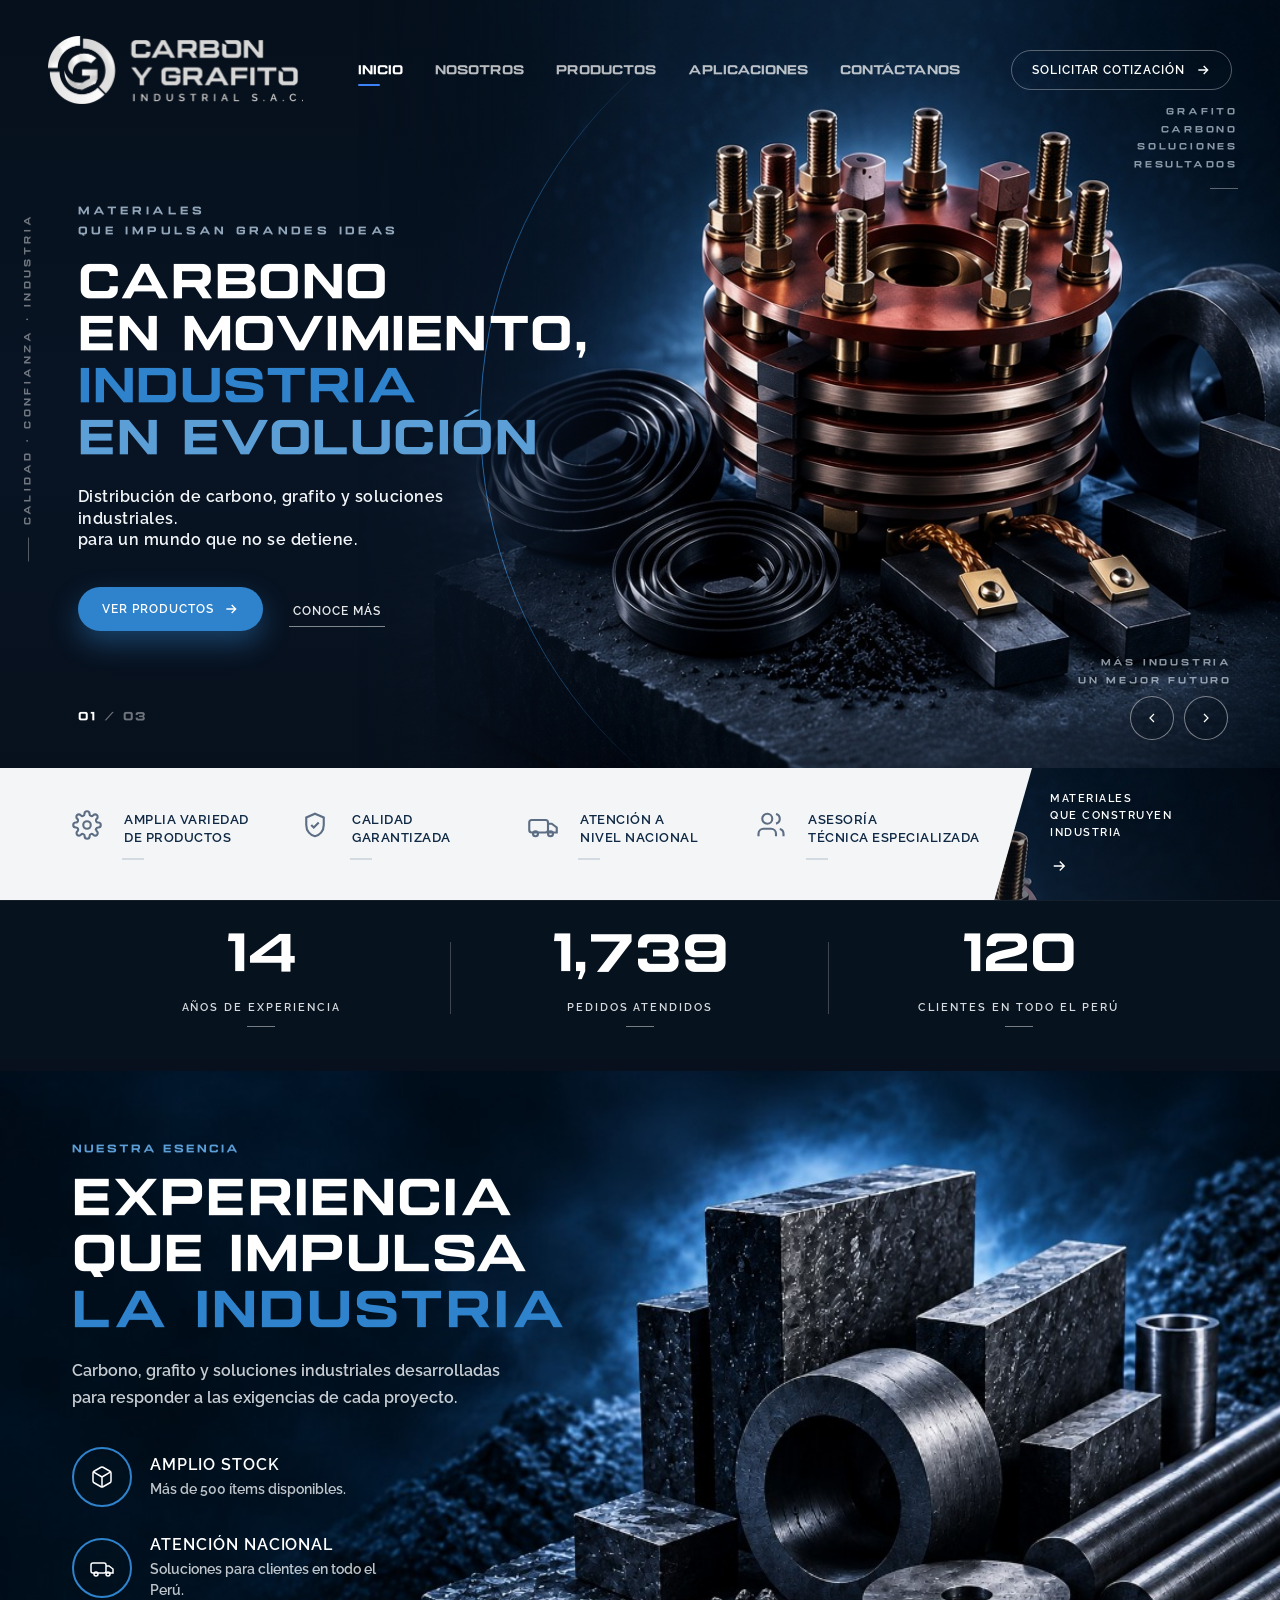
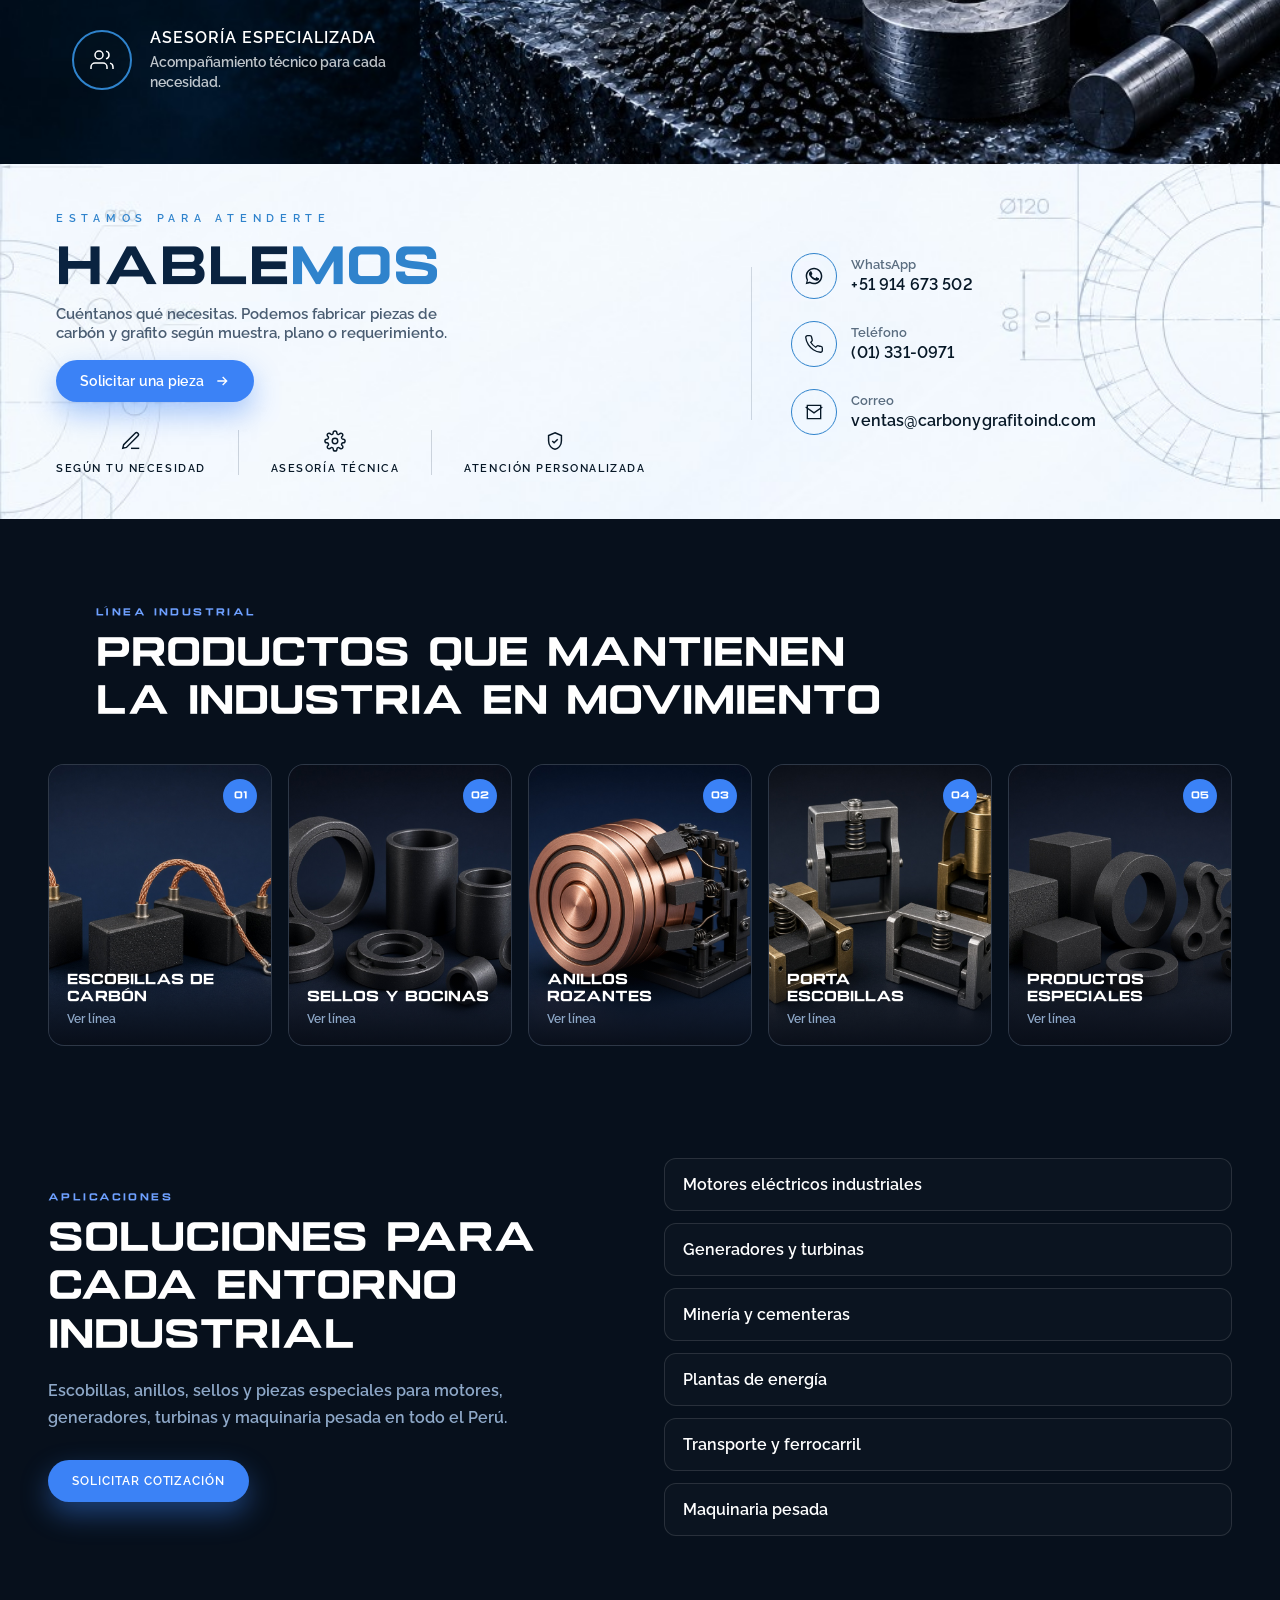
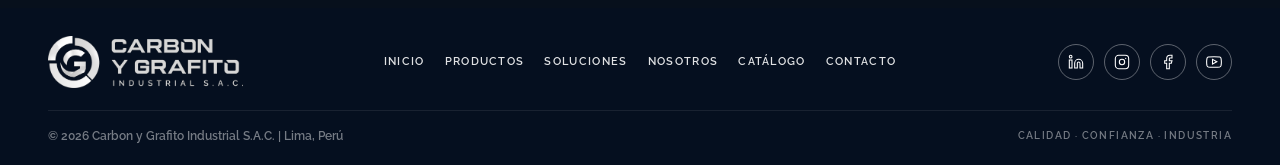
==== commit 94859d7a: "cambio de ara" ====
--- a/index.html
+++ b/index.html
@@ -43,13 +43,13 @@
           <li><a href="#inicio" class="nav__link nav__link--active" data-view="inicio">Inicio</a></li>
           <li><a href="#nosotros" class="nav__link" data-view="nosotros">Nosotros</a></li>
           <li class="nav__dropdown">
-            <a href="#productos" class="nav__link nav__link--dropdown" data-view="inicio">Productos</a>
+            <a href="#productos" class="nav__link nav__link--dropdown" data-view="productos">Productos</a>
             <ul class="nav__submenu">
-              <li><a href="#productos" data-category="escobillas">Escobillas de carbón</a></li>
-              <li><a href="#productos" data-category="sellos">Sellos y bocinas</a></li>
-              <li><a href="#productos" data-category="anillos">Anillos rozantes</a></li>
-              <li><a href="#productos" data-category="portaescobillas">Porta escobillas</a></li>
-              <li><a href="#productos" data-category="especiales">Productos especiales</a></li>
+              <li><a href="#productos" data-view="productos" data-category="escobillas">Escobillas de carbón</a></li>
+              <li><a href="#productos" data-view="productos" data-category="sellos">Sellos y bocinas</a></li>
+              <li><a href="#productos" data-view="productos" data-category="anillos">Anillos rozantes</a></li>
+              <li><a href="#productos" data-view="productos" data-category="portaescobillas">Porta escobillas</a></li>
+              <li><a href="#productos" data-view="productos" data-category="especiales">Productos especiales</a></li>
             </ul>
           </li>
           <li><a href="#aplicaciones" class="nav__link" data-view="inicio">Aplicaciones</a></li>
@@ -85,7 +85,7 @@
           <span class="hero__lead-accent">para un mundo que no se detiene.</span>
         </p>
         <div class="hero__actions">
-          <a href="#productos" class="btn btn--primary" id="btnVerProductos">
+          <a href="#productos" class="btn btn--primary" id="btnVerProductos" data-view="productos">
             Ver productos
             <svg viewBox="0 0 24 24" fill="none" stroke="currentColor" stroke-width="2"><path d="M5 12h14M13 6l6 6-6 6"/></svg>
           </a>
@@ -254,13 +254,13 @@
     </div>
   </section>
 
-  <section class="products" id="productos">
+  <section class="products" id="linea-productos">
     <div class="section-head">
       <p class="eyebrow">Línea industrial</p>
       <h2>Productos que mantienen<br>la industria en movimiento</h2>
     </div>
     <div class="products__grid">
-      <a class="product-card" href="#productos" data-category="escobillas" id="cardEscobillas">
+      <a class="product-card" href="#productos" data-view="productos" data-category="escobillas" id="cardEscobillas">
         <span class="product-card__num">01</span>
         <img src="assets/product-escobillas.png" alt="Escobillas de carbón">
         <div class="product-card__body">
@@ -268,7 +268,7 @@
           <span>Ver línea</span>
         </div>
       </a>
-      <a class="product-card" href="#productos" data-category="sellos" id="cardSellos">
+      <a class="product-card" href="#productos" data-view="productos" data-category="sellos" id="cardSellos">
         <span class="product-card__num">02</span>
         <img src="assets/product-sellos.png" alt="Sellos y bocinas">
         <div class="product-card__body">
@@ -276,7 +276,7 @@
           <span>Ver línea</span>
         </div>
       </a>
-      <a class="product-card" href="#productos" data-category="anillos" id="cardAnillos">
+      <a class="product-card" href="#productos" data-view="productos" data-category="anillos" id="cardAnillos">
         <span class="product-card__num">03</span>
         <img src="assets/product-anillos.png" alt="Anillos rozantes">
         <div class="product-card__body">
@@ -284,7 +284,7 @@
           <span>Ver línea</span>
         </div>
       </a>
-      <a class="product-card" href="#productos" data-category="portaescobillas" id="cardPortaescobillas">
+      <a class="product-card" href="#productos" data-view="productos" data-category="portaescobillas" id="cardPortaescobillas">
         <span class="product-card__num">04</span>
         <img src="assets/product-porta.png" alt="Porta escobillas">
         <div class="product-card__body">
@@ -292,7 +292,7 @@
           <span>Ver línea</span>
         </div>
       </a>
-      <a class="product-card" href="#productos" data-category="especiales" id="cardEspeciales">
+      <a class="product-card" href="#productos" data-view="productos" data-category="especiales" id="cardEspeciales">
         <span class="product-card__num">05</span>
         <img src="assets/product-especiales.png" alt="Productos especiales">
         <div class="product-card__body">
@@ -334,13 +334,13 @@
           <li><a href="#inicio" class="nav__link" data-view="inicio">Inicio</a></li>
           <li><a href="#nosotros" class="nav__link nav__link--active" data-view="nosotros">Nosotros</a></li>
           <li class="nav__dropdown">
-            <a href="#productos" class="nav__link nav__link--dropdown" data-view="inicio">Productos</a>
+            <a href="#productos" class="nav__link nav__link--dropdown" data-view="productos">Productos</a>
             <ul class="nav__submenu">
-              <li><a href="#productos" data-view="inicio" data-category="escobillas">Escobillas de carbón</a></li>
-              <li><a href="#productos" data-view="inicio" data-category="sellos">Sellos y bocinas</a></li>
-              <li><a href="#productos" data-view="inicio" data-category="anillos">Anillos rozantes</a></li>
-              <li><a href="#productos" data-view="inicio" data-category="portaescobillas">Porta escobillas</a></li>
-              <li><a href="#productos" data-view="inicio" data-category="especiales">Productos especiales</a></li>
+              <li><a href="#productos" data-view="productos" data-category="escobillas">Escobillas de carbón</a></li>
+              <li><a href="#productos" data-view="productos" data-category="sellos">Sellos y bocinas</a></li>
+              <li><a href="#productos" data-view="productos" data-category="anillos">Anillos rozantes</a></li>
+              <li><a href="#productos" data-view="productos" data-category="portaescobillas">Porta escobillas</a></li>
+              <li><a href="#productos" data-view="productos" data-category="especiales">Productos especiales</a></li>
             </ul>
           </li>
           <li><a href="#aplicaciones" class="nav__link" data-view="inicio">Aplicaciones</a></li>
@@ -488,6 +488,115 @@
 
 </div>
 
+<div id="view-productos" class="site-view" hidden>
+
+  <header class="header header--page">
+    <div class="header__inner">
+      <a href="#inicio" class="logo" data-view="inicio">
+        <img src="assets/logo.png" alt="Carbon y Grafito Industrial S.A.C.">
+      </a>
+      <nav class="nav" id="mainNavProductos">
+        <ul class="nav__list">
+          <li><a href="#inicio" class="nav__link" data-view="inicio">Inicio</a></li>
+          <li><a href="#nosotros" class="nav__link" data-view="nosotros">Nosotros</a></li>
+          <li class="nav__dropdown">
+            <a href="#productos" class="nav__link nav__link--dropdown nav__link--active" data-view="productos">Productos</a>
+            <ul class="nav__submenu">
+              <li><a href="#productos" data-view="productos" data-category="escobillas">Escobillas de carbón</a></li>
+              <li><a href="#productos" data-view="productos" data-category="sellos">Sellos y bocinas</a></li>
+              <li><a href="#productos" data-view="productos" data-category="anillos">Anillos rozantes</a></li>
+              <li><a href="#productos" data-view="productos" data-category="portaescobillas">Porta escobillas</a></li>
+              <li><a href="#productos" data-view="productos" data-category="especiales">Productos especiales</a></li>
+            </ul>
+          </li>
+          <li><a href="#aplicaciones" class="nav__link" data-view="inicio">Aplicaciones</a></li>
+          <li><a href="#contacto" class="nav__link" data-view="inicio">Contáctanos</a></li>
+        </ul>
+      </nav>
+      <button class="btn btn--ghost" type="button" data-open-modal="cotizacion">
+        Solicitar cotización
+        <svg viewBox="0 0 24 24" fill="none" stroke="currentColor" stroke-width="2"><path d="M5 12h14M13 6l6 6-6 6"/></svg>
+      </button>
+      <button class="header__toggle" aria-label="Abrir menú" type="button" data-nav-toggle>
+        <span></span><span></span>
+      </button>
+    </div>
+  </header>
+
+  <main class="catalog" id="catalogMain">
+    <div class="catalog__inner">
+      <header class="catalog__intro">
+        <div>
+          <p class="catalog__kicker">Nuestro catálogo</p>
+          <h1 class="catalog__title">
+            Encuentra el producto<br>
+            <span>que necesitas</span>
+          </h1>
+        </div>
+        <p class="catalog__lead">Contamos con una amplia variedad de productos de carbón y grafito para diferentes aplicaciones industriales.</p>
+      </header>
+
+      <div class="catalog__toolbar">
+        <div class="catalog-chips" id="catalogChips" role="tablist" aria-label="Categorías"></div>
+        <label class="catalog-search">
+          <svg viewBox="0 0 24 24" fill="none" stroke="currentColor" stroke-width="1.8" aria-hidden="true"><circle cx="11" cy="11" r="7"/><path d="M20 20l-3.5-3.5"/></svg>
+          <input type="search" id="catalogSearch" placeholder="Buscar producto..." autocomplete="off">
+        </label>
+      </div>
+
+      <div class="catalog__layout">
+        <aside class="catalog-filters" aria-label="Filtros del catálogo">
+          <p class="catalog-filters__title">Filtrar por</p>
+
+          <section class="catalog-filters__group">
+            <h2>Categoría</h2>
+            <div id="filterCategory"></div>
+          </section>
+
+          <section class="catalog-filters__group">
+            <h2>Aplicación</h2>
+            <div id="filterApplication"></div>
+          </section>
+
+          <section class="catalog-filters__group">
+            <h2>Material</h2>
+            <div id="filterMaterial"></div>
+          </section>
+
+          <section class="catalog-filters__group">
+            <h2>Disponibilidad</h2>
+            <div id="filterStock"></div>
+          </section>
+
+          <button class="catalog-filters__clear" id="catalogClear" type="button">
+            <svg viewBox="0 0 24 24" fill="none" stroke="currentColor" stroke-width="1.8" aria-hidden="true"><circle cx="12" cy="12" r="9"/><path d="M15 9l-6 6M9 9l6 6"/></svg>
+            Limpiar filtros
+          </button>
+        </aside>
+
+        <section class="catalog-results" aria-live="polite">
+          <div class="catalog-results__bar">
+            <p id="catalogCount">Mostrando 1-12 de 32 productos</p>
+            <label class="catalog-sort">
+              <span>Ordenar por:</span>
+              <select id="catalogSort">
+                <option value="relevant">Más relevante</option>
+                <option value="name">Nombre A-Z</option>
+                <option value="code">Código</option>
+              </select>
+            </label>
+          </div>
+          <div class="catalog-grid" id="catalogGrid"></div>
+          <nav class="catalog-pages" id="catalogPages" aria-label="Paginación"></nav>
+        </section>
+      </div>
+    </div>
+  </main>
+
+  <main class="pdp" id="productPage" hidden></main>
+
+</div>
+
   <footer class="site-footer">
     <div class="site-footer__top">
       <a href="#inicio" class="site-footer__brand">
@@ -495,10 +604,10 @@
       </a>
       <nav class="site-footer__nav" aria-label="Pie de página">
         <a href="#inicio" data-view="inicio">Inicio</a>
-        <a href="#productos" data-view="inicio">Productos</a>
+        <a href="#productos" data-view="productos">Productos</a>
         <a href="#aplicaciones" data-view="inicio">Soluciones</a>
         <a href="#nosotros" data-view="nosotros">Nosotros</a>
-        <a href="#productos" data-view="inicio">Catálogo</a>
+        <a href="#productos" data-view="productos">Catálogo</a>
         <a href="#contacto" data-view="inicio">Contacto</a>
       </nav>
       <div class="site-footer__social">
@@ -530,6 +639,32 @@
     </div>
   </div>
 
+  <div class="modal" id="modalZoom">
+    <div class="modal__overlay" data-close-zoom></div>
+    <div class="pdp-zoom">
+      <button class="modal__close" type="button" data-close-zoom>&times;</button>
+      <img id="pdpZoomImage" alt="">
+    </div>
+  </div>
+
+  <div class="modal" id="modal3d">
+    <div class="modal__overlay" data-close-3d></div>
+    <div class="pdp-3d">
+      <button class="modal__close" type="button" data-close-3d>&times;</button>
+      <p class="pdp-3d__label">Vista 3D</p>
+      <div class="pdp-3d__stage">
+        <img id="pdp3dImage" alt="">
+      </div>
+      <p class="pdp-3d__hint">Gire el modelo con las flechas o arrastre sobre la pieza.</p>
+      <div class="pdp-3d__nav">
+        <button type="button" id="pdp3dPrev" aria-label="Vista anterior">‹</button>
+        <button type="button" id="pdp3dNext" aria-label="Vista siguiente">›</button>
+      </div>
+    </div>
+  </div>
+
+  <script src="js/catalog.js"></script>
+  <script src="js/product.js"></script>
   <script src="js/main.js"></script>
 </body>
 </html>
--- a/css/style.css
+++ b/css/style.css
@@ -2362,3 +2362,1016 @@
     display: none;
   }
 }
+
+/* —— Catálogo de productos —— */
+
+body.is-productos {
+  background: #f4f6f8;
+  color: var(--ink);
+}
+
+.catalog {
+  position: relative;
+  overflow: hidden;
+  background:
+    radial-gradient(circle at 92% 88%, rgba(10, 30, 53, 0.035), transparent 28%),
+    #f4f6f8;
+}
+
+.catalog::before {
+  content: "";
+  position: absolute;
+  right: -80px;
+  bottom: 40px;
+  width: 420px;
+  height: 420px;
+  background: url("../assets/blueprint.svg") center / contain no-repeat;
+  opacity: 0.07;
+  pointer-events: none;
+}
+
+.catalog__inner {
+  position: relative;
+  z-index: 1;
+  max-width: 1280px;
+  margin: 0 auto;
+  padding: 48px 48px 72px;
+}
+
+.catalog__intro {
+  display: grid;
+  grid-template-columns: minmax(0, 1.2fr) minmax(240px, 0.8fr);
+  gap: 32px;
+  align-items: end;
+  margin-bottom: 36px;
+}
+
+.catalog__kicker {
+  font-family: var(--display);
+  font-size: 11px;
+  letter-spacing: 0.22em;
+  text-transform: uppercase;
+  color: #8b97a8;
+  margin-bottom: 14px;
+}
+
+.catalog__title {
+  font-family: var(--display);
+  font-size: clamp(34px, 5vw, 56px);
+  line-height: 0.98;
+  letter-spacing: -0.02em;
+  color: #101820;
+}
+
+.catalog__title span {
+  color: #2f83cc;
+}
+
+.catalog__lead {
+  max-width: 360px;
+  justify-self: end;
+  font-family: var(--body);
+  font-size: 14px;
+  line-height: 1.7;
+  color: #6b7787;
+  padding-bottom: 8px;
+}
+
+.catalog__toolbar {
+  display: flex;
+  align-items: center;
+  justify-content: space-between;
+  gap: 16px;
+  margin-bottom: 28px;
+}
+
+.catalog-chips {
+  display: flex;
+  flex-wrap: wrap;
+  gap: 8px;
+}
+
+.catalog-chip {
+  padding: 9px 16px;
+  border: 1px solid #d7dee6;
+  border-radius: 999px;
+  background: #fff;
+  color: #4b5563;
+  font-family: var(--body);
+  font-size: 12px;
+  font-weight: 600;
+  transition: 0.2s ease;
+}
+
+.catalog-chip:hover {
+  border-color: #9aa8b8;
+  color: #101820;
+}
+
+.catalog-chip.is-active {
+  background: #101820;
+  border-color: #101820;
+  color: #fff;
+}
+
+.catalog-search {
+  display: flex;
+  align-items: center;
+  gap: 10px;
+  min-width: 240px;
+  padding: 10px 16px;
+  border: 1px solid #d7dee6;
+  border-radius: 999px;
+  background: #fff;
+  color: #8b97a8;
+}
+
+.catalog-search svg {
+  width: 16px;
+  height: 16px;
+  flex: 0 0 auto;
+}
+
+.catalog-search input {
+  width: 100%;
+  border: 0;
+  outline: 0;
+  background: transparent;
+  font-family: var(--body);
+  font-size: 13px;
+  font-weight: 600;
+  color: #101820;
+}
+
+.catalog-search input::placeholder {
+  color: #9aa8b8;
+}
+
+.catalog__layout {
+  display: grid;
+  grid-template-columns: 220px minmax(0, 1fr);
+  gap: 36px;
+  align-items: start;
+}
+
+.catalog-filters__title {
+  font-family: var(--display);
+  font-size: 11px;
+  letter-spacing: 0.2em;
+  text-transform: uppercase;
+  color: #101820;
+  margin-bottom: 22px;
+}
+
+.catalog-filters__group {
+  margin-bottom: 26px;
+}
+
+.catalog-filters__group h2 {
+  font-family: var(--display);
+  font-size: 11px;
+  letter-spacing: 0.18em;
+  text-transform: uppercase;
+  color: #101820;
+  margin-bottom: 12px;
+}
+
+.catalog-check {
+  display: flex;
+  align-items: center;
+  gap: 10px;
+  margin-bottom: 9px;
+  font-family: var(--body);
+  font-size: 13px;
+  font-weight: 600;
+  color: #5b6573;
+  cursor: pointer;
+}
+
+.catalog-check input {
+  appearance: none;
+  width: 16px;
+  height: 16px;
+  border: 1.5px solid #c5ced8;
+  border-radius: 4px;
+  background: #fff;
+  display: grid;
+  place-items: center;
+  flex: 0 0 auto;
+}
+
+.catalog-check input:checked {
+  background: #2f83cc;
+  border-color: #2f83cc;
+}
+
+.catalog-check input:checked::after {
+  content: "";
+  width: 8px;
+  height: 5px;
+  border-left: 2px solid #fff;
+  border-bottom: 2px solid #fff;
+  transform: rotate(-45deg) translate(1px, -1px);
+}
+
+.catalog-filters__clear {
+  display: inline-flex;
+  align-items: center;
+  gap: 8px;
+  margin-top: 8px;
+  padding: 10px 16px;
+  border: 1px solid #d7dee6;
+  border-radius: 999px;
+  background: #fff;
+  color: #4b5563;
+  font-family: var(--body);
+  font-size: 12px;
+  font-weight: 600;
+}
+
+.catalog-filters__clear svg {
+  width: 16px;
+  height: 16px;
+}
+
+.catalog-filters__clear:hover {
+  border-color: #101820;
+  color: #101820;
+}
+
+.catalog-results__bar {
+  display: flex;
+  align-items: center;
+  justify-content: space-between;
+  gap: 16px;
+  margin-bottom: 18px;
+  font-family: var(--body);
+  font-size: 13px;
+  font-weight: 600;
+  color: #6b7787;
+}
+
+.catalog-sort {
+  display: flex;
+  align-items: center;
+  gap: 8px;
+}
+
+.catalog-sort select {
+  border: 0;
+  background: transparent;
+  font-family: var(--body);
+  font-size: 13px;
+  font-weight: 600;
+  color: #101820;
+  outline: none;
+}
+
+.catalog-grid {
+  display: grid;
+  grid-template-columns: repeat(3, minmax(0, 1fr));
+  gap: 18px;
+}
+
+.catalog-card {
+  display: flex;
+  flex-direction: column;
+  background: #fff;
+  border-radius: 18px;
+  overflow: hidden;
+  box-shadow: 0 10px 28px rgba(16, 24, 32, 0.05);
+  min-height: 100%;
+}
+
+.catalog-card__media {
+  display: block;
+  width: 100%;
+  aspect-ratio: 4 / 3;
+  padding: 18px 18px 8px;
+  background: #fff;
+  overflow: hidden;
+}
+
+.catalog-card__media img {
+  width: 100%;
+  height: 100%;
+  object-fit: contain;
+  transition: transform 0.45s ease;
+}
+
+.catalog-card:hover .catalog-card__media img {
+  transform: scale(1.04);
+}
+
+.catalog-card__body {
+  display: flex;
+  flex-direction: column;
+  gap: 6px;
+  padding: 16px 18px 18px;
+  flex: 1;
+}
+
+.catalog-card__cat {
+  font-family: var(--body);
+  font-size: 10px;
+  font-weight: 600;
+  letter-spacing: 0.16em;
+  text-transform: uppercase;
+  color: #8b97a8;
+}
+
+.catalog-card__body h3 {
+  font-family: var(--body);
+  font-size: 17px;
+  line-height: 1.25;
+  color: #101820;
+}
+
+.catalog-card__desc {
+  font-family: var(--body);
+  font-size: 13px;
+  line-height: 1.5;
+  color: #6b7787;
+  min-height: 40px;
+}
+
+.catalog-card__foot {
+  display: flex;
+  align-items: center;
+  justify-content: space-between;
+  gap: 12px;
+  margin-top: auto;
+  padding-top: 10px;
+}
+
+.catalog-card__foot span {
+  font-family: var(--body);
+  font-size: 11px;
+  font-weight: 600;
+  letter-spacing: 0.06em;
+  text-transform: uppercase;
+  color: #8b97a8;
+}
+
+.catalog-card__foot button {
+  display: inline-flex;
+  align-items: center;
+  gap: 6px;
+  font-family: var(--body);
+  font-size: 12px;
+  font-weight: 600;
+  color: #101820;
+}
+
+.catalog-card__foot svg {
+  width: 14px;
+  height: 14px;
+}
+
+.catalog-card__foot button:hover {
+  color: #2f83cc;
+}
+
+.catalog-empty {
+  grid-column: 1 / -1;
+  padding: 48px 20px;
+  text-align: center;
+  font-family: var(--body);
+  color: #6b7787;
+}
+
+.catalog-pages {
+  display: flex;
+  justify-content: center;
+  gap: 8px;
+  margin-top: 32px;
+}
+
+.catalog-page {
+  width: 34px;
+  height: 34px;
+  border-radius: 50%;
+  display: grid;
+  place-items: center;
+  font-family: var(--body);
+  font-size: 13px;
+  font-weight: 600;
+  color: #6b7787;
+}
+
+.catalog-page.is-active {
+  background: #101820;
+  color: #fff;
+}
+
+.catalog-page--next {
+  font-size: 18px;
+}
+
+.catalog-detail {
+  width: min(860px, 94vw) !important;
+  display: grid;
+  grid-template-columns: 1fr 1fr;
+  gap: 28px;
+  background: #fff !important;
+  color: #101820;
+}
+
+.catalog-detail .modal__close {
+  color: #6b7787;
+}
+
+.catalog-detail__media {
+  border-radius: 16px;
+  overflow: hidden;
+  background: #f4f6f8;
+  padding: 20px;
+}
+
+.catalog-detail__media img {
+  width: 100%;
+  height: 100%;
+  object-fit: contain;
+  min-height: 280px;
+}
+
+.catalog-detail__cat {
+  font-family: var(--body);
+  font-size: 11px;
+  letter-spacing: 0.16em;
+  text-transform: uppercase;
+  color: #8b97a8;
+  margin-bottom: 8px;
+}
+
+.catalog-detail__copy h2 {
+  color: #101820;
+  margin-bottom: 6px;
+}
+
+.catalog-detail__code {
+  font-family: var(--body);
+  font-size: 12px;
+  letter-spacing: 0.08em;
+  text-transform: uppercase;
+  color: #2f83cc;
+  margin-bottom: 14px;
+}
+
+.catalog-detail__copy p {
+  color: #5b6573 !important;
+}
+
+.catalog-detail__specs {
+  display: grid;
+  gap: 8px;
+  margin: 18px 0 22px;
+}
+
+.catalog-detail__specs li {
+  display: flex;
+  justify-content: space-between;
+  gap: 12px;
+  font-family: var(--body);
+  font-size: 13px;
+  color: #5b6573;
+  border-bottom: 1px solid #e6ebf0;
+  padding-bottom: 8px;
+}
+
+.catalog-detail__specs strong {
+  color: #101820;
+}
+
+@media (max-width: 1100px) {
+  .catalog__inner { padding: 36px 24px 56px; }
+  .catalog__intro,
+  .catalog__layout { grid-template-columns: 1fr; }
+  .catalog__lead { justify-self: start; max-width: none; }
+  .catalog-grid { grid-template-columns: 1fr 1fr; }
+}
+
+@media (max-width: 800px) {
+  .catalog__toolbar { flex-direction: column; align-items: stretch; }
+  .catalog-search { min-width: 0; }
+  .catalog-grid { grid-template-columns: 1fr; }
+  .catalog-results__bar { flex-direction: column; align-items: flex-start; }
+  .catalog-detail { grid-template-columns: 1fr; }
+}
+
+/* —— Ficha de producto —— */
+
+body.is-ficha {
+  background: #f7f8fa;
+}
+
+.pdp {
+  background: #f7f8fa;
+  color: #101820;
+}
+
+.pdp__inner {
+  max-width: 1280px;
+  margin: 0 auto;
+  padding: 28px 48px 72px;
+}
+
+.pdp-crumb {
+  display: flex;
+  flex-wrap: wrap;
+  align-items: center;
+  gap: 8px;
+  margin-bottom: 28px;
+  font-family: var(--body);
+  font-size: 12px;
+  font-weight: 600;
+  color: #8b97a8;
+}
+
+.pdp-crumb a:hover { color: #101820; }
+.pdp-crumb strong { color: #101820; }
+
+.pdp__grid {
+  display: grid;
+  grid-template-columns: minmax(0, 1.15fr) minmax(260px, 0.85fr) minmax(280px, 0.9fr);
+  gap: 28px 32px;
+  align-items: start;
+}
+
+.pdp-gallery {
+  display: grid;
+  grid-template-columns: 72px minmax(0, 1fr);
+  gap: 16px;
+  min-height: 520px;
+}
+
+.pdp-thumbs {
+  display: flex;
+  flex-direction: column;
+  align-items: center;
+  gap: 8px;
+}
+
+.pdp-thumbs__nav {
+  width: 28px;
+  height: 28px;
+  color: #8b97a8;
+  font-size: 12px;
+}
+
+.pdp-thumbs__list {
+  display: flex;
+  flex-direction: column;
+  gap: 10px;
+}
+
+.pdp-thumb {
+  width: 64px;
+  height: 64px;
+  padding: 4px;
+  border: 1px solid #e4e8ee;
+  border-radius: 10px;
+  background: #fff;
+  overflow: hidden;
+}
+
+.pdp-thumb.is-active { border-color: #2f83cc; }
+.pdp-thumb img { width: 100%; height: 100%; object-fit: contain; }
+
+.pdp-stage {
+  position: relative;
+  display: grid;
+  place-items: center;
+  background: #fff;
+  border-radius: 8px;
+  min-height: 520px;
+  padding: 28px 36px 56px;
+}
+
+.pdp-stage__photo {
+  width: 100%;
+  height: 100%;
+  display: grid;
+  place-items: center;
+}
+
+.pdp-stage__photo img {
+  width: min(100%, 420px);
+  max-height: 430px;
+  object-fit: contain;
+}
+
+.pdp-stage__arrow {
+  position: absolute;
+  top: 50%;
+  transform: translateY(-50%);
+  width: 36px;
+  height: 36px;
+  border-radius: 50%;
+  color: #8b97a8;
+  font-size: 28px;
+  line-height: 1;
+}
+
+.pdp-stage__arrow--prev { left: 8px; }
+.pdp-stage__arrow--next { right: 8px; }
+.pdp-stage__arrow:hover { color: #101820; }
+
+.pdp-3d-btn {
+  position: absolute;
+  left: 18px;
+  bottom: 16px;
+  display: inline-flex;
+  align-items: center;
+  gap: 8px;
+  padding: 8px 12px;
+  border-radius: 10px;
+  background: #f3f5f7;
+  font-family: var(--body);
+  font-size: 12px;
+  font-weight: 600;
+  color: #4b5563;
+}
+
+.pdp-3d-btn svg {
+  width: 16px;
+  height: 16px;
+}
+
+.pdp-info__cat {
+  font-family: var(--body);
+  font-size: 11px;
+  letter-spacing: 0.16em;
+  text-transform: uppercase;
+  color: #8b97a8;
+  margin-bottom: 10px;
+}
+
+.pdp-info__title {
+  font-family: var(--body);
+  font-size: clamp(28px, 3vw, 38px);
+  line-height: 1.05;
+  letter-spacing: -0.03em;
+  margin-bottom: 16px;
+}
+
+.pdp-info__lead {
+  font-family: var(--body);
+  font-size: 14px;
+  line-height: 1.7;
+  color: #6b7787;
+  margin-bottom: 22px;
+}
+
+.pdp-features {
+  display: grid;
+  gap: 12px;
+  margin-bottom: 22px;
+}
+
+.pdp-features li {
+  display: flex;
+  align-items: center;
+  gap: 10px;
+  font-family: var(--body);
+  font-size: 13px;
+  font-weight: 600;
+  color: #3b4553;
+}
+
+.pdp-features svg {
+  width: 18px;
+  height: 18px;
+  color: #2f83cc;
+  flex: 0 0 auto;
+}
+
+.pdp-meta {
+  display: grid;
+  grid-template-columns: 1fr 1fr;
+  gap: 16px;
+  padding: 16px 0 22px;
+  border-top: 1px solid #e6ebf0;
+  border-bottom: 1px solid #e6ebf0;
+  margin-bottom: 22px;
+}
+
+.pdp-meta em {
+  display: block;
+  font-family: var(--body);
+  font-size: 10px;
+  font-style: normal;
+  letter-spacing: 0.16em;
+  text-transform: uppercase;
+  color: #8b97a8;
+  margin-bottom: 6px;
+}
+
+.pdp-meta strong {
+  font-family: var(--body);
+  font-size: 16px;
+}
+
+.pdp-quote {
+  padding-top: 4px;
+}
+
+.pdp-quote__title {
+  display: flex;
+  align-items: center;
+  gap: 8px;
+  font-family: var(--body);
+  font-size: 16px;
+  font-weight: 700;
+  margin-bottom: 6px;
+}
+
+.pdp-quote__title svg {
+  width: 16px;
+  height: 16px;
+  color: #8b97a8;
+}
+
+.pdp-quote p {
+  font-family: var(--body);
+  font-size: 13px;
+  line-height: 1.6;
+  color: #6b7787;
+  margin-bottom: 16px;
+}
+
+.pdp-quote__btn {
+  text-transform: none;
+  letter-spacing: 0;
+  font-size: 13px;
+  padding: 13px 22px;
+  border-radius: 999px;
+}
+
+.pdp-side {
+  display: flex;
+  flex-direction: column;
+  min-height: 100%;
+}
+
+.pdp-tabs {
+  display: flex;
+  flex-wrap: wrap;
+  gap: 18px;
+  margin-bottom: 18px;
+  border-bottom: 1px solid #e6ebf0;
+}
+
+.pdp-tabs button {
+  padding: 0 0 10px;
+  font-family: var(--body);
+  font-size: 13px;
+  font-weight: 600;
+  color: #8b97a8;
+  border-bottom: 2px solid transparent;
+}
+
+.pdp-tabs button.is-active {
+  color: #2f83cc;
+  border-bottom-color: #2f83cc;
+}
+
+.pdp-spec__kicker {
+  font-family: var(--body);
+  font-size: 10px;
+  letter-spacing: 0.16em;
+  text-transform: uppercase;
+  color: #8b97a8;
+  margin: 8px 0 12px;
+}
+
+.pdp-drawing {
+  width: 100%;
+  max-height: 180px;
+  margin-bottom: 16px;
+}
+
+.pdp-drawing--empty {
+  min-height: 80px;
+  display: grid;
+  place-items: center;
+  color: #6b7787;
+  font-family: var(--body);
+  font-size: 13px;
+}
+
+.pdp-table {
+  width: 100%;
+  border-collapse: collapse;
+  font-family: var(--body);
+  font-size: 13px;
+  margin-bottom: 8px;
+}
+
+.pdp-table th,
+.pdp-table td {
+  padding: 10px 8px;
+  text-align: left;
+  border-bottom: 1px solid #e6ebf0;
+}
+
+.pdp-table th { color: #8b97a8; font-weight: 600; font-size: 11px; }
+.pdp-spec__note {
+  font-family: var(--body);
+  font-size: 11px;
+  color: #8b97a8;
+  margin-bottom: 18px;
+}
+
+.pdp-specs {
+  display: grid;
+  gap: 0;
+}
+
+.pdp-specs div {
+  display: grid;
+  grid-template-columns: 1fr 1.1fr;
+  gap: 12px;
+  padding: 10px 0;
+  border-bottom: 1px solid #e6ebf0;
+  font-family: var(--body);
+  font-size: 13px;
+}
+
+.pdp-specs strong { color: #101820; font-weight: 600; }
+.pdp-specs span { color: #5b6573; }
+
+.pdp-apps {
+  display: grid;
+  gap: 10px;
+  font-family: var(--body);
+  font-size: 14px;
+  color: #3b4553;
+}
+
+.pdp-apps li { padding-left: 14px; position: relative; }
+.pdp-apps li::before {
+  content: "";
+  position: absolute;
+  left: 0;
+  top: 8px;
+  width: 6px;
+  height: 6px;
+  border-radius: 50%;
+  background: #2f83cc;
+}
+
+.pdp-material {
+  font-family: var(--body);
+  font-size: 14px;
+  line-height: 1.7;
+  color: #5b6573;
+}
+
+.pdp-custom {
+  margin-top: auto;
+  padding-top: 28px;
+  text-align: center;
+}
+
+.pdp-custom__icon {
+  display: grid;
+  place-items: center;
+  width: 42px;
+  height: 42px;
+  margin: 0 auto 12px;
+  color: #2f83cc;
+}
+
+.pdp-custom__icon svg { width: 28px; height: 28px; }
+
+.pdp-custom h2 {
+  font-family: var(--body);
+  font-size: 16px;
+  margin-bottom: 8px;
+}
+
+.pdp-custom p {
+  font-family: var(--body);
+  font-size: 13px;
+  color: #6b7787;
+  margin-bottom: 16px;
+}
+
+.pdp-related {
+  grid-column: 1 / 3;
+  padding-top: 8px;
+}
+
+.pdp-related h2 {
+  font-family: var(--body);
+  font-size: 12px;
+  letter-spacing: 0.16em;
+  text-transform: uppercase;
+  color: #101820;
+  margin-bottom: 16px;
+}
+
+.pdp-related__grid {
+  display: grid;
+  grid-template-columns: repeat(4, minmax(0, 1fr));
+  gap: 16px;
+}
+
+.pdp-related__card {
+  display: grid;
+  justify-items: start;
+  text-align: left;
+  background: #fff;
+  border-radius: 16px;
+  padding: 16px 16px 14px;
+  min-height: 180px;
+}
+
+.pdp-related__card img {
+  width: 100%;
+  height: 88px;
+  object-fit: contain;
+  margin-bottom: 12px;
+}
+
+.pdp-related__card strong {
+  display: block;
+  font-family: var(--body);
+  font-size: 14px;
+  margin-bottom: 4px;
+}
+
+.pdp-related__card span {
+  font-family: var(--body);
+  font-size: 11px;
+  color: #8b97a8;
+}
+
+.pdp-related__card i {
+  justify-self: end;
+  color: #101820;
+}
+
+.pdp-related__card i svg { width: 16px; height: 16px; }
+
+.pdp-zoom,
+.pdp-3d {
+  position: relative;
+  width: min(820px, 92vw);
+  background: #fff;
+  border-radius: 20px;
+  padding: 32px;
+  color: #101820;
+}
+
+.pdp-zoom img,
+.pdp-3d img {
+  width: 100%;
+  max-height: 70vh;
+  object-fit: contain;
+}
+
+.pdp-3d__label {
+  font-family: var(--body);
+  font-size: 12px;
+  letter-spacing: 0.16em;
+  text-transform: uppercase;
+  color: #8b97a8;
+  margin-bottom: 12px;
+}
+
+.pdp-3d__hint,
+.pdp-3d__nav {
+  text-align: center;
+  font-family: var(--body);
+  color: #6b7787;
+}
+
+.pdp-3d__nav { display: flex; justify-content: center; gap: 12px; margin-top: 12px; }
+.pdp-3d__nav button {
+  width: 40px;
+  height: 40px;
+  border-radius: 50%;
+  background: #f3f5f7;
+  font-size: 22px;
+}
+
+@media (max-width: 1100px) {
+  .pdp__inner { padding: 24px; }
+  .pdp__grid { grid-template-columns: 1fr 1fr; }
+  .pdp-side { grid-column: 1 / -1; }
+  .pdp-related { grid-column: 1 / -1; }
+  .pdp-related__grid { grid-template-columns: 1fr 1fr; }
+}
+
+@media (max-width: 800px) {
+  .pdp__grid { grid-template-columns: 1fr; }
+  .pdp-gallery { grid-template-columns: 1fr; }
+  .pdp-thumbs { flex-direction: row; order: 2; }
+  .pdp-thumbs__list { flex-direction: row; }
+  .pdp-thumbs__nav { display: none; }
+  .pdp-stage { min-height: 320px; padding: 16px 28px 48px; }
+  .pdp-related__grid { grid-template-columns: 1fr; }
+  .pdp-quote__btn { width: 100%; justify-content: center; }
+}
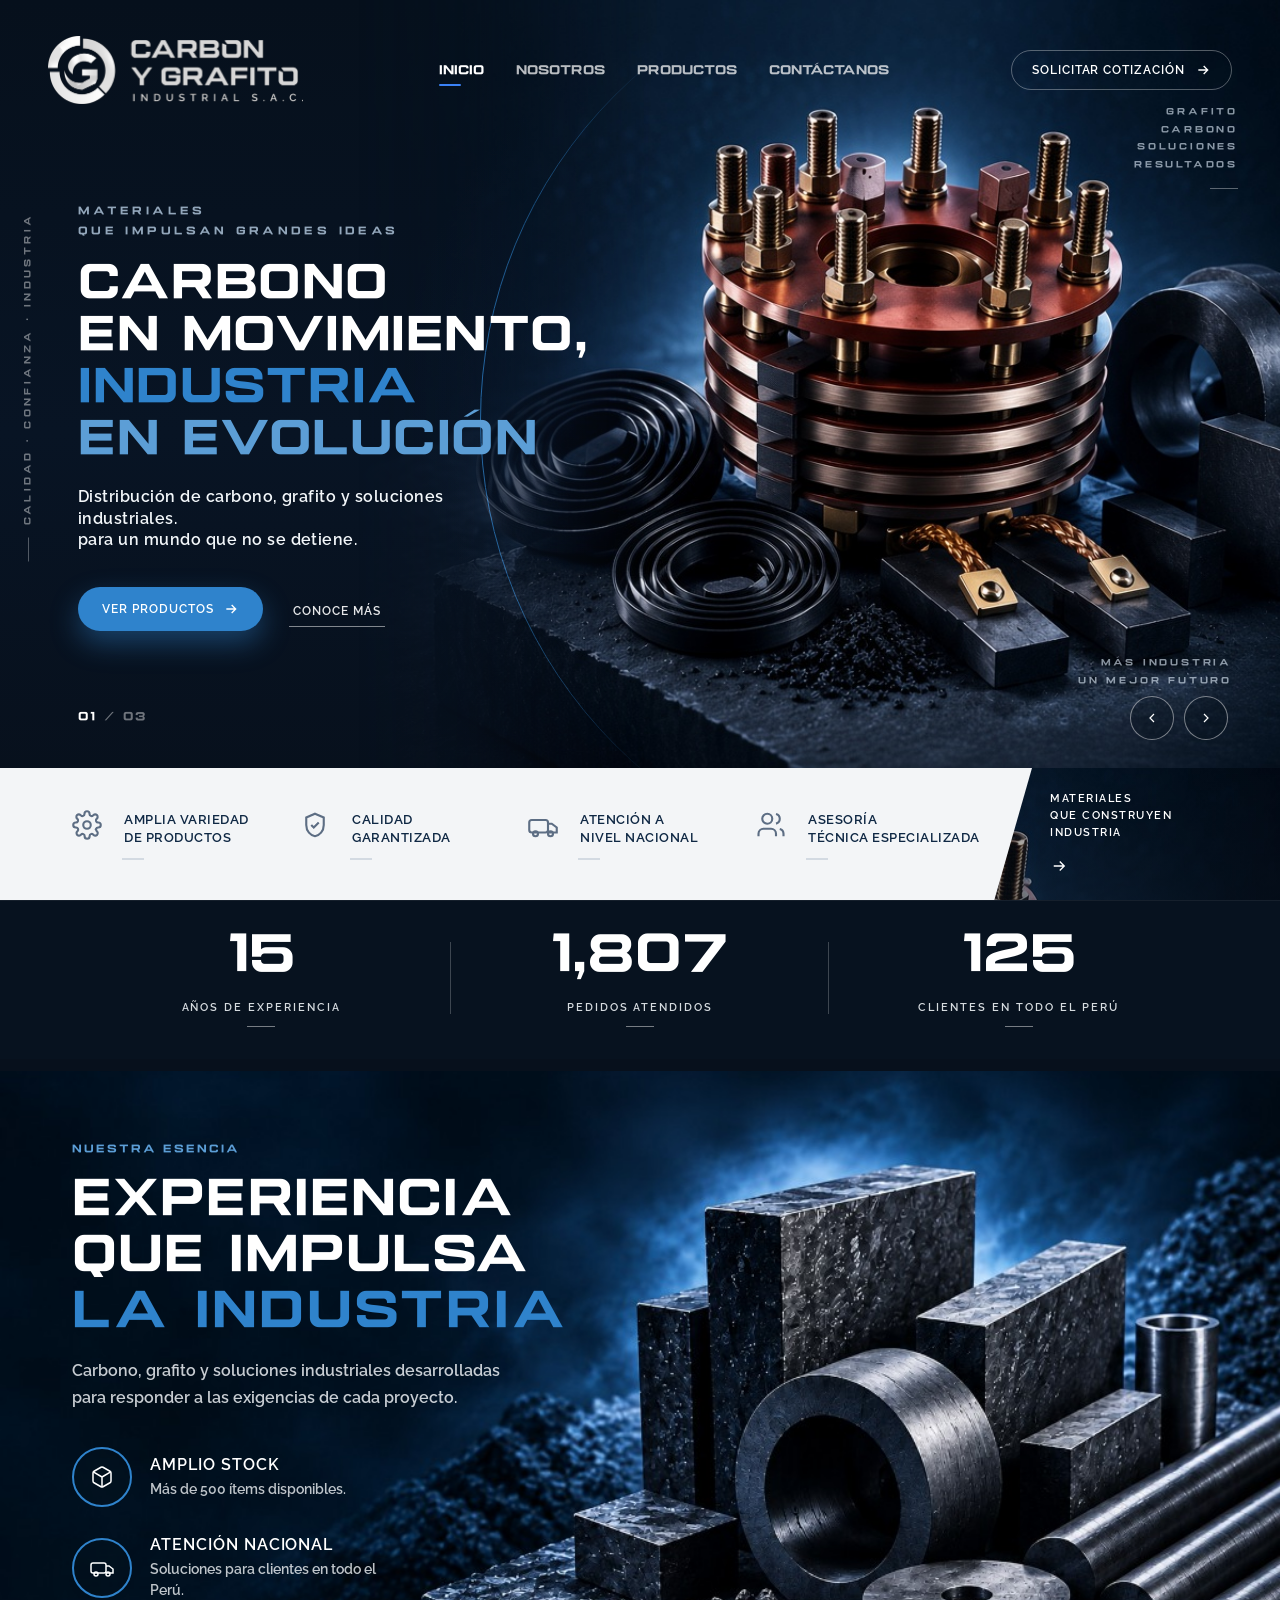
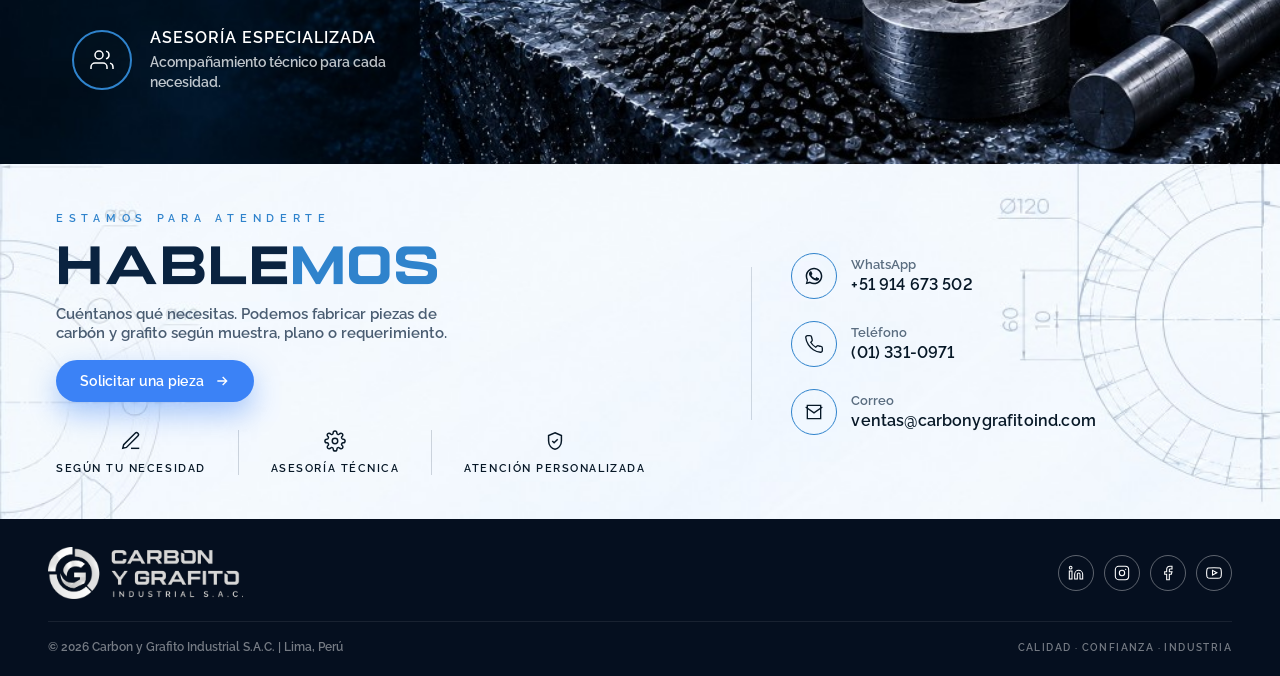
==== commit 7f7480d2: "nuevos cambio de ara" ====
--- a/index.html
+++ b/index.html
@@ -52,7 +52,6 @@
               <li><a href="#productos" data-view="productos" data-category="especiales">Productos especiales</a></li>
             </ul>
           </li>
-          <li><a href="#aplicaciones" class="nav__link" data-view="inicio">Aplicaciones</a></li>
           <li><a href="#contacto" class="nav__link" data-view="inicio">Contáctanos</a></li>
         </ul>
       </nav>
@@ -254,72 +253,6 @@
     </div>
   </section>
 
-  <section class="products" id="linea-productos">
-    <div class="section-head">
-      <p class="eyebrow">Línea industrial</p>
-      <h2>Productos que mantienen<br>la industria en movimiento</h2>
-    </div>
-    <div class="products__grid">
-      <a class="product-card" href="#productos" data-view="productos" data-category="escobillas" id="cardEscobillas">
-        <span class="product-card__num">01</span>
-        <img src="assets/product-escobillas.png" alt="Escobillas de carbón">
-        <div class="product-card__body">
-          <h3>Escobillas de carbón</h3>
-          <span>Ver línea</span>
-        </div>
-      </a>
-      <a class="product-card" href="#productos" data-view="productos" data-category="sellos" id="cardSellos">
-        <span class="product-card__num">02</span>
-        <img src="assets/product-sellos.png" alt="Sellos y bocinas">
-        <div class="product-card__body">
-          <h3>Sellos y bocinas</h3>
-          <span>Ver línea</span>
-        </div>
-      </a>
-      <a class="product-card" href="#productos" data-view="productos" data-category="anillos" id="cardAnillos">
-        <span class="product-card__num">03</span>
-        <img src="assets/product-anillos.png" alt="Anillos rozantes">
-        <div class="product-card__body">
-          <h3>Anillos rozantes</h3>
-          <span>Ver línea</span>
-        </div>
-      </a>
-      <a class="product-card" href="#productos" data-view="productos" data-category="portaescobillas" id="cardPortaescobillas">
-        <span class="product-card__num">04</span>
-        <img src="assets/product-porta.png" alt="Porta escobillas">
-        <div class="product-card__body">
-          <h3>Porta escobillas</h3>
-          <span>Ver línea</span>
-        </div>
-      </a>
-      <a class="product-card" href="#productos" data-view="productos" data-category="especiales" id="cardEspeciales">
-        <span class="product-card__num">05</span>
-        <img src="assets/product-especiales.png" alt="Productos especiales">
-        <div class="product-card__body">
-          <h3>Productos especiales</h3>
-          <span>Ver línea</span>
-        </div>
-      </a>
-    </div>
-  </section>
-
-  <section class="apps" id="aplicaciones">
-    <div class="apps__copy">
-      <p class="eyebrow">Aplicaciones</p>
-      <h2>Soluciones para cada entorno industrial</h2>
-      <p>Escobillas, anillos, sellos y piezas especiales para motores, generadores, turbinas y maquinaria pesada en todo el Perú.</p>
-      <button class="btn btn--primary" id="btnCotizacionApps" type="button">Solicitar cotización</button>
-    </div>
-    <ul class="apps__list">
-      <li>Motores eléctricos industriales</li>
-      <li>Generadores y turbinas</li>
-      <li>Minería y cementeras</li>
-      <li>Plantas de energía</li>
-      <li>Transporte y ferrocarril</li>
-      <li>Maquinaria pesada</li>
-    </ul>
-  </section>
-
 </div>
 
 <div id="nosotros" class="site-view" hidden>
@@ -343,7 +276,6 @@
               <li><a href="#productos" data-view="productos" data-category="especiales">Productos especiales</a></li>
             </ul>
           </li>
-          <li><a href="#aplicaciones" class="nav__link" data-view="inicio">Aplicaciones</a></li>
           <li><a href="#contacto" class="nav__link" data-view="inicio">Contáctanos</a></li>
         </ul>
       </nav>
@@ -509,7 +441,6 @@
               <li><a href="#productos" data-view="productos" data-category="especiales">Productos especiales</a></li>
             </ul>
           </li>
-          <li><a href="#aplicaciones" class="nav__link" data-view="inicio">Aplicaciones</a></li>
           <li><a href="#contacto" class="nav__link" data-view="inicio">Contáctanos</a></li>
         </ul>
       </nav>
@@ -545,38 +476,9 @@
       </div>
 
       <div class="catalog__layout">
-        <aside class="catalog-filters" aria-label="Filtros del catálogo">
-          <p class="catalog-filters__title">Filtrar por</p>
-
-          <section class="catalog-filters__group">
-            <h2>Categoría</h2>
-            <div id="filterCategory"></div>
-          </section>
-
-          <section class="catalog-filters__group">
-            <h2>Aplicación</h2>
-            <div id="filterApplication"></div>
-          </section>
-
-          <section class="catalog-filters__group">
-            <h2>Material</h2>
-            <div id="filterMaterial"></div>
-          </section>
-
-          <section class="catalog-filters__group">
-            <h2>Disponibilidad</h2>
-            <div id="filterStock"></div>
-          </section>
-
-          <button class="catalog-filters__clear" id="catalogClear" type="button">
-            <svg viewBox="0 0 24 24" fill="none" stroke="currentColor" stroke-width="1.8" aria-hidden="true"><circle cx="12" cy="12" r="9"/><path d="M15 9l-6 6M9 9l6 6"/></svg>
-            Limpiar filtros
-          </button>
-        </aside>
-
         <section class="catalog-results" aria-live="polite">
           <div class="catalog-results__bar">
-            <p id="catalogCount">Mostrando 1-12 de 32 productos</p>
+            <p id="catalogCount">Mostrando 1-4 de 4 productos</p>
             <label class="catalog-sort">
               <span>Ordenar por:</span>
               <select id="catalogSort">
@@ -602,14 +504,6 @@
       <a href="#inicio" class="site-footer__brand">
         <img src="assets/logo.png" alt="Carbon y Grafito Industrial S.A.C.">
       </a>
-      <nav class="site-footer__nav" aria-label="Pie de página">
-        <a href="#inicio" data-view="inicio">Inicio</a>
-        <a href="#productos" data-view="productos">Productos</a>
-        <a href="#aplicaciones" data-view="inicio">Soluciones</a>
-        <a href="#nosotros" data-view="nosotros">Nosotros</a>
-        <a href="#productos" data-view="productos">Catálogo</a>
-        <a href="#contacto" data-view="inicio">Contacto</a>
-      </nav>
       <div class="site-footer__social">
         <a href="#" aria-label="LinkedIn"><svg viewBox="0 0 24 24" fill="none" stroke="currentColor" stroke-width="1.6"><path d="M16 8a6 6 0 016 6v7h-4v-7a2 2 0 00-4 0v7h-4v-7a6 6 0 016-6z"/><rect x="2" y="9" width="4" height="12"/><circle cx="4" cy="4" r="2"/></svg></a>
         <a href="#" aria-label="Instagram"><svg viewBox="0 0 24 24" fill="none" stroke="currentColor" stroke-width="1.6"><rect x="2" y="2" width="20" height="20" rx="5"/><circle cx="12" cy="12" r="4"/><circle cx="17.5" cy="6.5" r="1" fill="currentColor" stroke="none"/></svg></a>
@@ -625,16 +519,34 @@
 
   <div class="modal" id="modalCotizacion">
     <div class="modal__overlay"></div>
-    <div class="modal__content">
-      <button class="modal__close" id="modalClose" type="button">&times;</button>
-      <h2>Solicitar cotización</h2>
-      <p>Cuéntenos su requerimiento y le respondemos a la brevedad.</p>
-      <form id="formCotizacion">
-        <input type="text" name="nombre" placeholder="Nombre completo" required>
-        <input type="email" name="email" placeholder="Correo electrónico" required>
-        <input type="tel" name="telefono" placeholder="Teléfono" required>
-        <textarea name="mensaje" rows="4" placeholder="Describa su requerimiento" required></textarea>
-        <button class="btn btn--primary" type="submit">Enviar solicitud</button>
+    <div class="modal__content modal__content--quote">
+      <button class="modal__close" id="modalClose" type="button" aria-label="Cerrar">&times;</button>
+      <p class="quote-form__kicker">Solicitar cotización</p>
+      <h2>Cuéntenos su requerimiento</h2>
+      <p class="quote-form__lead">Complete los datos y le respondemos a la brevedad por WhatsApp.</p>
+      <form id="formCotizacion" class="quote-form" data-whatsapp="51914673502">
+        <div class="quote-form__grid">
+          <label class="quote-form__field quote-form__field--full">
+            <span class="quote-form__label">Nombre completo</span>
+            <input type="text" name="nombre" autocomplete="name" required>
+          </label>
+          <label class="quote-form__field">
+            <span class="quote-form__label">Correo electrónico</span>
+            <input type="email" name="email" autocomplete="email" required>
+          </label>
+          <label class="quote-form__field">
+            <span class="quote-form__label">Teléfono</span>
+            <input type="tel" name="telefono" autocomplete="tel" inputmode="tel" required>
+          </label>
+          <label class="quote-form__field quote-form__field--full">
+            <span class="quote-form__label">Describa su requerimiento</span>
+            <textarea name="mensaje" rows="4" required></textarea>
+          </label>
+        </div>
+        <button class="btn btn--primary btn--whatsapp quote-form__submit" type="submit">
+          <svg viewBox="0 0 24 24" fill="currentColor" aria-hidden="true"><path d="M17.47 14.38c-.3-.15-1.76-.87-2.03-.97-.27-.1-.47-.15-.67.15-.2.3-.77.97-.94 1.17-.17.2-.35.22-.65.07-.3-.15-1.26-.46-2.4-1.48-.89-.79-1.49-1.77-1.66-2.07-.17-.3-.02-.46.13-.61.13-.13.3-.35.45-.52.15-.17.2-.3.3-.5.1-.2.05-.37-.02-.52-.08-.15-.67-1.61-.92-2.21-.24-.58-.49-.5-.67-.51h-.57c-.2 0-.52.07-.79.37-.27.3-1.04 1.02-1.04 2.48 0 1.46 1.07 2.88 1.22 3.08.15.2 2.1 3.2 5.08 4.49.71.31 1.26.49 1.69.63.71.22 1.36.19 1.87.12.57-.08 1.76-.72 2.01-1.41.25-.7.25-1.29.17-1.41-.07-.13-.27-.2-.57-.35z"/><path d="M12.04 2C6.48 2 2 6.48 2 12.04c0 1.77.46 3.5 1.34 5.02L2 22l5.07-1.33A10.02 10.02 0 0012.04 22C17.6 22 22 17.52 22 11.96 22 6.48 17.6 2 12.04 2zm0 18.15c-1.6 0-3.17-.43-4.54-1.24l-.33-.2-3.01.79.8-2.93-.21-.34A8.16 8.16 0 013.88 12c0-4.5 3.66-8.16 8.16-8.16 4.5 0 8.16 3.66 8.16 8.16 0 4.5-3.66 8.15-8.16 8.15z"/></svg>
+          Enviar por WhatsApp
+        </button>
       </form>
     </div>
   </div>
--- a/css/style.css
+++ b/css/style.css
@@ -1481,9 +1481,9 @@
 }
 
 .site-footer__top {
-  display: grid;
-  grid-template-columns: 1fr auto 1fr;
+  display: flex;
   align-items: center;
+  justify-content: space-between;
   gap: 24px;
   padding-bottom: 22px;
   border-bottom: 1px solid rgba(255, 255, 255, 0.08);
@@ -1583,6 +1583,131 @@
 
 .modal__content h2 { margin-bottom: 8px; }
 .modal__content p { color: var(--blue-muted); margin-bottom: 20px; }
+
+.modal__content--quote {
+  width: min(520px, 92vw);
+  padding: 36px 32px 32px;
+}
+
+.modal__content--quote .quote-form__kicker {
+  margin: 0 0 8px;
+  font-size: 11px;
+  font-weight: 700;
+  letter-spacing: 0.18em;
+  text-transform: uppercase;
+  color: var(--blue);
+}
+
+.modal__content--quote h2 {
+  margin: 0 0 10px;
+  font-size: clamp(22px, 4vw, 28px);
+  line-height: 1.15;
+  color: var(--white);
+}
+
+.modal__content--quote .quote-form__lead {
+  margin: 0 0 22px;
+  font-size: 14px;
+  line-height: 1.5;
+  color: var(--blue-muted);
+}
+
+.quote-form__grid {
+  display: grid;
+  grid-template-columns: 1fr 1fr;
+  gap: 14px 12px;
+  margin-bottom: 18px;
+}
+
+.quote-form__field {
+  display: flex;
+  flex-direction: column;
+  gap: 6px;
+  min-width: 0;
+}
+
+.quote-form__field--full {
+  grid-column: 1 / -1;
+}
+
+.quote-form__label {
+  font-size: 11px;
+  font-weight: 700;
+  letter-spacing: 0.08em;
+  text-transform: uppercase;
+  color: rgba(255, 255, 255, 0.72);
+}
+
+.quote-form input,
+.quote-form textarea {
+  width: 100%;
+  background: rgba(255, 255, 255, 0.05);
+  border: 1px solid rgba(255, 255, 255, 0.12);
+  border-radius: 12px;
+  padding: 12px 14px;
+  color: var(--white);
+  font-family: var(--body);
+  font-size: 14px;
+  font-weight: 600;
+  transition: border-color 0.2s ease, box-shadow 0.2s ease, background 0.2s ease;
+}
+
+.quote-form textarea {
+  min-height: 112px;
+  resize: vertical;
+  line-height: 1.45;
+}
+
+.quote-form input::placeholder,
+.quote-form textarea::placeholder {
+  color: rgba(255, 255, 255, 0.28);
+  font-weight: 500;
+}
+
+.quote-form input:hover,
+.quote-form textarea:hover {
+  border-color: rgba(255, 255, 255, 0.2);
+}
+
+.quote-form input:focus,
+.quote-form textarea:focus {
+  outline: none;
+  border-color: rgba(77, 139, 255, 0.85);
+  box-shadow: 0 0 0 3px rgba(77, 139, 255, 0.18);
+  background: rgba(255, 255, 255, 0.07);
+}
+
+.quote-form__submit {
+  width: 100%;
+  justify-content: center;
+  gap: 10px;
+  padding: 14px 20px;
+}
+
+.quote-form__submit svg {
+  width: 20px;
+  height: 20px;
+  flex-shrink: 0;
+}
+
+.btn--whatsapp {
+  background: #25d366;
+  box-shadow: 0 8px 24px rgba(37, 211, 102, 0.28);
+}
+
+.btn--whatsapp:hover {
+  background: #20bd5a;
+}
+
+@media (max-width: 520px) {
+  .quote-form__grid {
+    grid-template-columns: 1fr;
+  }
+
+  .quote-form__field--full {
+    grid-column: auto;
+  }
+}
 
 .modal__content form { display: grid; gap: 10px; }
 
@@ -1614,7 +1739,7 @@
   .talk__features { flex-wrap: wrap; }
   .talk__features li { padding: 8px 16px 0 0; border-right: 0; align-items: flex-start; }
   .site-footer { padding: 24px; }
-  .site-footer__top { grid-template-columns: 1fr; text-align: center; }
+  .site-footer__top { flex-direction: column; text-align: center; }
   .site-footer__social { justify-content: center; }
   .site-footer__bottom { flex-direction: column; text-align: center; }
   .header { padding-top: 16px; }
@@ -2508,10 +2633,7 @@
 }
 
 .catalog__layout {
-  display: grid;
-  grid-template-columns: 220px minmax(0, 1fr);
-  gap: 36px;
-  align-items: start;
+  display: block;
 }
 
 .catalog-filters__title {
@@ -2629,7 +2751,7 @@
 
 .catalog-grid {
   display: grid;
-  grid-template-columns: repeat(3, minmax(0, 1fr));
+  grid-template-columns: repeat(4, minmax(0, 1fr));
   gap: 18px;
 }
 
@@ -2845,8 +2967,7 @@
 
 @media (max-width: 1100px) {
   .catalog__inner { padding: 36px 24px 56px; }
-  .catalog__intro,
-  .catalog__layout { grid-template-columns: 1fr; }
+  .catalog__intro { grid-template-columns: 1fr; }
   .catalog__lead { justify-self: start; max-width: none; }
   .catalog-grid { grid-template-columns: 1fr 1fr; }
 }
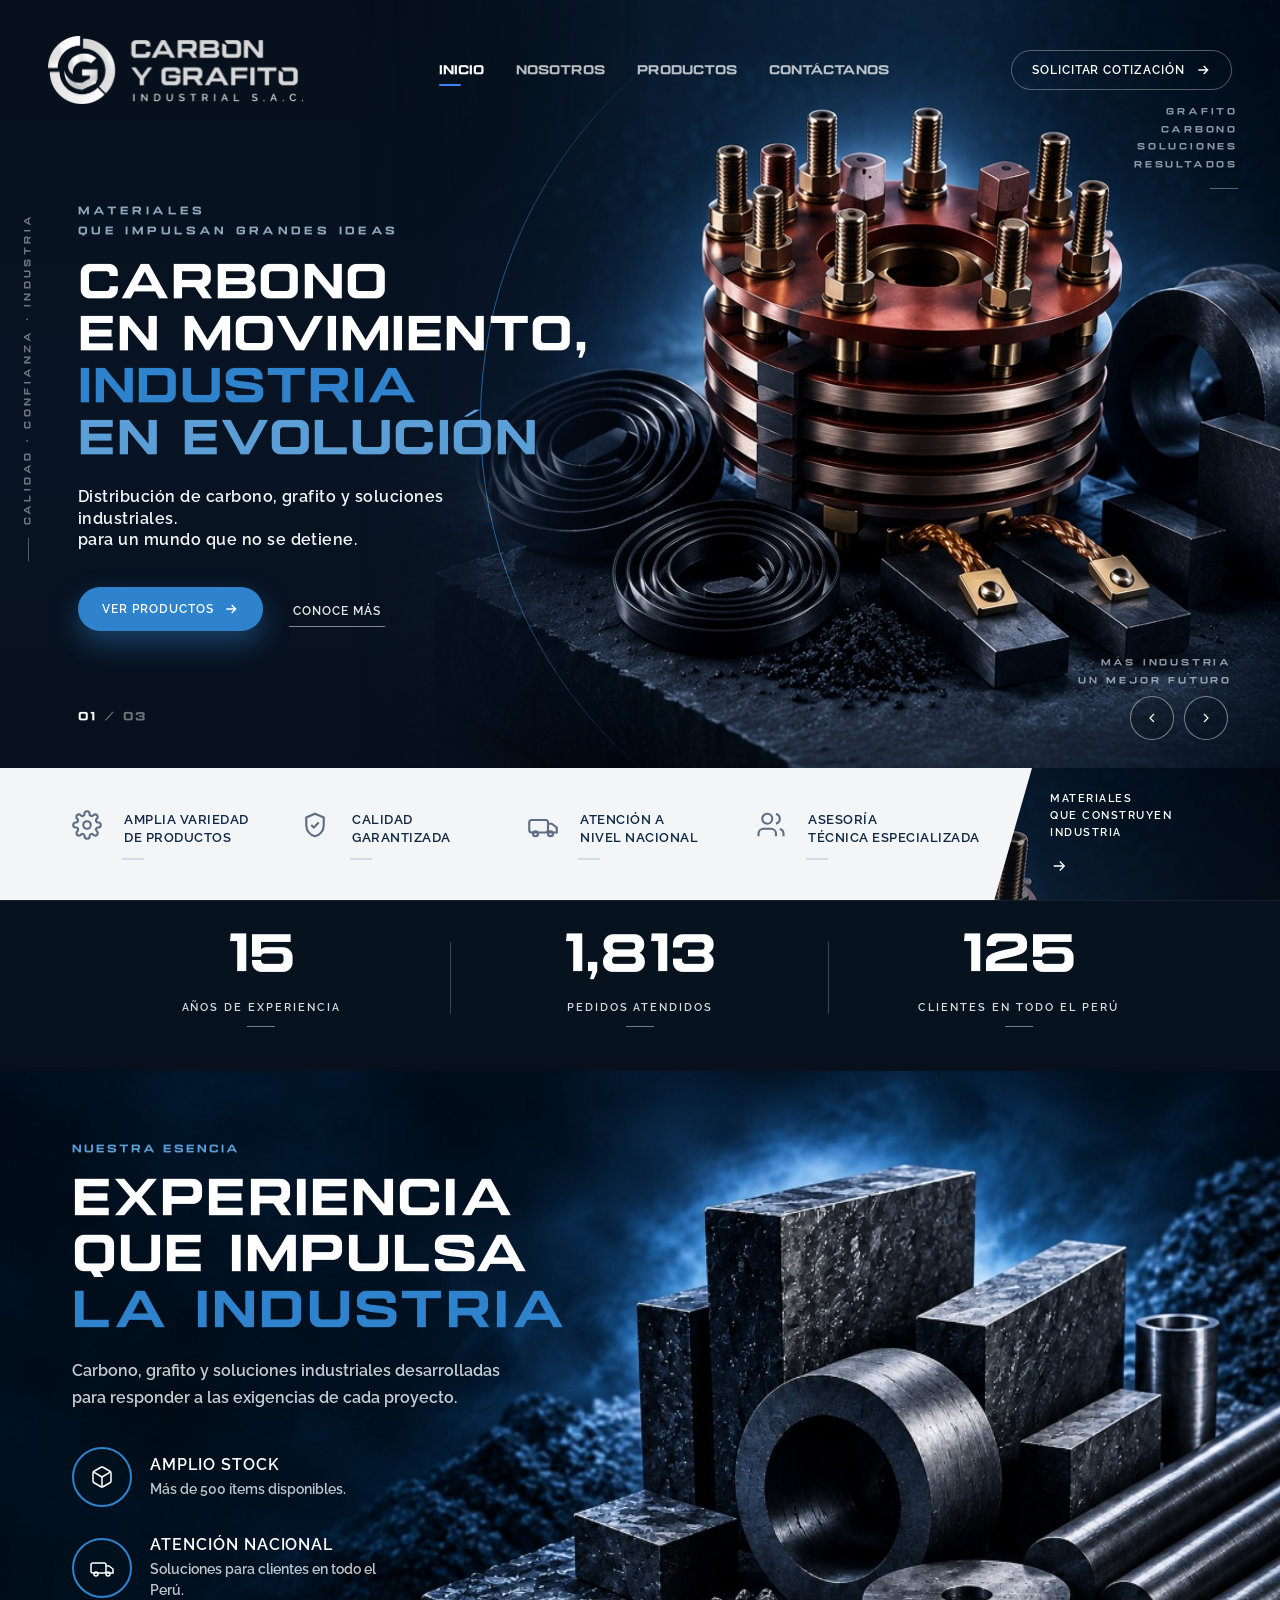
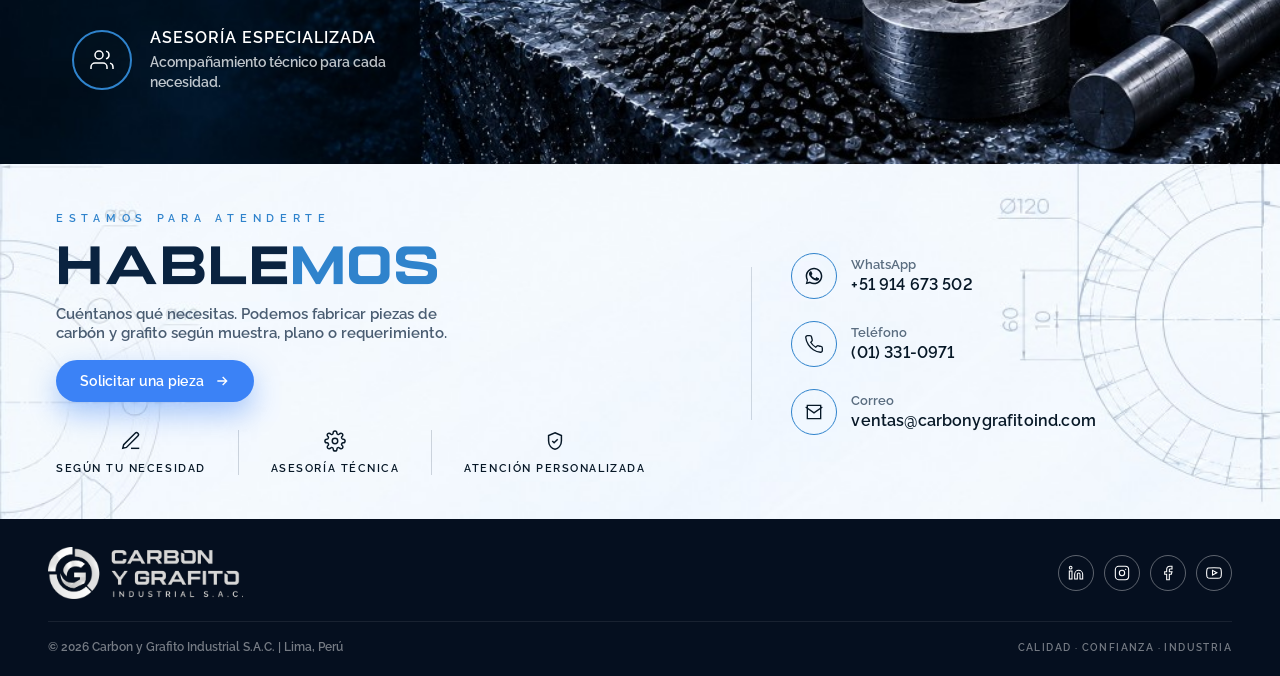
==== commit 987e4f03: "cambios de ara" ====
--- a/index.html
+++ b/index.html
@@ -521,33 +521,83 @@
     <div class="modal__overlay"></div>
     <div class="modal__content modal__content--quote">
       <button class="modal__close" id="modalClose" type="button" aria-label="Cerrar">&times;</button>
-      <p class="quote-form__kicker">Solicitar cotización</p>
-      <h2>Cuéntenos su requerimiento</h2>
-      <p class="quote-form__lead">Complete los datos y le respondemos a la brevedad por WhatsApp.</p>
-      <form id="formCotizacion" class="quote-form" data-whatsapp="51914673502">
-        <div class="quote-form__grid">
-          <label class="quote-form__field quote-form__field--full">
-            <span class="quote-form__label">Nombre completo</span>
-            <input type="text" name="nombre" autocomplete="name" required>
-          </label>
-          <label class="quote-form__field">
-            <span class="quote-form__label">Correo electrónico</span>
-            <input type="email" name="email" autocomplete="email" required>
-          </label>
-          <label class="quote-form__field">
-            <span class="quote-form__label">Teléfono</span>
-            <input type="tel" name="telefono" autocomplete="tel" inputmode="tel" required>
-          </label>
-          <label class="quote-form__field quote-form__field--full">
-            <span class="quote-form__label">Describa su requerimiento</span>
-            <textarea name="mensaje" rows="4" required></textarea>
-          </label>
+      <div class="quote-layout">
+        <div class="quote-layout__form">
+          <p class="quote-form__kicker">Solicitar cotización</p>
+          <h2>Cuéntenos su requerimiento</h2>
+          <p class="quote-form__lead">Complete los datos y le respondemos a la brevedad por WhatsApp.</p>
+          <form id="formCotizacion" class="quote-form" data-whatsapp="51914673502">
+            <div class="quote-form__grid">
+              <label class="quote-form__field quote-form__field--full">
+                <span class="quote-form__label">Nombre completo</span>
+                <input type="text" name="nombre" autocomplete="name" required>
+              </label>
+              <label class="quote-form__field">
+                <span class="quote-form__label">Empresa</span>
+                <input type="text" name="empresa" autocomplete="organization">
+              </label>
+              <label class="quote-form__field">
+                <span class="quote-form__label">Correo electrónico</span>
+                <input type="email" name="email" autocomplete="email" required>
+              </label>
+              <label class="quote-form__field quote-form__field--full">
+                <span class="quote-form__label">WhatsApp / teléfono</span>
+                <input type="tel" name="telefono" autocomplete="tel" inputmode="tel" required>
+              </label>
+              <label class="quote-form__field quote-form__field--full">
+                <span class="quote-form__label">Producto o requerimiento</span>
+                <textarea name="mensaje" rows="4" required></textarea>
+              </label>
+            </div>
+            <button class="btn btn--primary btn--whatsapp quote-form__submit" type="submit">
+              <svg viewBox="0 0 24 24" fill="currentColor" aria-hidden="true"><path d="M17.47 14.38c-.3-.15-1.76-.87-2.03-.97-.27-.1-.47-.15-.67.15-.2.3-.77.97-.94 1.17-.17.2-.35.22-.65.07-.3-.15-1.26-.46-2.4-1.48-.89-.79-1.49-1.77-1.66-2.07-.17-.3-.02-.46.13-.61.13-.13.3-.35.45-.52.15-.17.2-.3.3-.5.1-.2.05-.37-.02-.52-.08-.15-.67-1.61-.92-2.21-.24-.58-.49-.5-.67-.51h-.57c-.2 0-.52.07-.79.37-.27.3-1.04 1.02-1.04 2.48 0 1.46 1.07 2.88 1.22 3.08.15.2 2.1 3.2 5.08 4.49.71.31 1.26.49 1.69.63.71.22 1.36.19 1.87.12.57-.08 1.76-.72 2.01-1.41.25-.7.25-1.29.17-1.41-.07-.13-.27-.2-.57-.35z"/><path d="M12.04 2C6.48 2 2 6.48 2 12.04c0 1.77.46 3.5 1.34 5.02L2 22l5.07-1.33A10.02 10.02 0 0012.04 22C17.6 22 22 17.52 22 11.96 22 6.48 17.6 2 12.04 2zm0 18.15c-1.6 0-3.17-.43-4.54-1.24l-.33-.2-3.01.79.8-2.93-.21-.34A8.16 8.16 0 013.88 12c0-4.5 3.66-8.16 8.16-8.16 4.5 0 8.16 3.66 8.16 8.16 0 4.5-3.66 8.15-8.16 8.15z"/></svg>
+              Enviar por WhatsApp
+            </button>
+          </form>
         </div>
-        <button class="btn btn--primary btn--whatsapp quote-form__submit" type="submit">
-          <svg viewBox="0 0 24 24" fill="currentColor" aria-hidden="true"><path d="M17.47 14.38c-.3-.15-1.76-.87-2.03-.97-.27-.1-.47-.15-.67.15-.2.3-.77.97-.94 1.17-.17.2-.35.22-.65.07-.3-.15-1.26-.46-2.4-1.48-.89-.79-1.49-1.77-1.66-2.07-.17-.3-.02-.46.13-.61.13-.13.3-.35.45-.52.15-.17.2-.3.3-.5.1-.2.05-.37-.02-.52-.08-.15-.67-1.61-.92-2.21-.24-.58-.49-.5-.67-.51h-.57c-.2 0-.52.07-.79.37-.27.3-1.04 1.02-1.04 2.48 0 1.46 1.07 2.88 1.22 3.08.15.2 2.1 3.2 5.08 4.49.71.31 1.26.49 1.69.63.71.22 1.36.19 1.87.12.57-.08 1.76-.72 2.01-1.41.25-.7.25-1.29.17-1.41-.07-.13-.27-.2-.57-.35z"/><path d="M12.04 2C6.48 2 2 6.48 2 12.04c0 1.77.46 3.5 1.34 5.02L2 22l5.07-1.33A10.02 10.02 0 0012.04 22C17.6 22 22 17.52 22 11.96 22 6.48 17.6 2 12.04 2zm0 18.15c-1.6 0-3.17-.43-4.54-1.24l-.33-.2-3.01.79.8-2.93-.21-.34A8.16 8.16 0 013.88 12c0-4.5 3.66-8.16 8.16-8.16 4.5 0 8.16 3.66 8.16 8.16 0 4.5-3.66 8.15-8.16 8.15z"/></svg>
-          Enviar por WhatsApp
-        </button>
-      </form>
+        <aside class="quote-aside">
+          <p class="quote-aside__brand">Carbon y Grafito</p>
+          <p class="quote-aside__tag">Respuesta rápida y asesoría técnica en cada cotización.</p>
+          <ul class="quote-aside__list">
+            <li class="quote-aside__item">
+              <span class="quote-aside__icon" aria-hidden="true">
+                <svg viewBox="0 0 24 24" fill="currentColor"><path d="M17.47 14.38c-.3-.15-1.76-.87-2.03-.97-.27-.1-.47-.15-.67.15-.2.3-.77.97-.94 1.17-.17.2-.35.22-.65.07-.3-.15-1.26-.46-2.4-1.48-.89-.79-1.49-1.77-1.66-2.07-.17-.3-.02-.46.13-.61.13-.13.3-.35.45-.52.15-.17.2-.3.3-.5.1-.2.05-.37-.02-.52-.08-.15-.67-1.61-.92-2.21-.24-.58-.49-.5-.67-.51h-.57c-.2 0-.52.07-.79.37-.27.3-1.04 1.02-1.04 2.48 0 1.46 1.07 2.88 1.22 3.08.15.2 2.1 3.2 5.08 4.49.71.31 1.26.49 1.69.63.71.22 1.36.19 1.87.12.57-.08 1.76-.72 2.01-1.41.25-.7.25-1.29.17-1.41-.07-.13-.27-.2-.57-.35z"/><path d="M12.04 2C6.48 2 2 6.48 2 12.04c0 1.77.46 3.5 1.34 5.02L2 22l5.07-1.33A10.02 10.02 0 0012.04 22C17.6 22 22 17.52 22 11.96 22 6.48 17.6 2 12.04 2zm0 18.15c-1.6 0-3.17-.43-4.54-1.24l-.33-.2-3.01.79.8-2.93-.21-.34A8.16 8.16 0 013.88 12c0-4.5 3.66-8.16 8.16-8.16 4.5 0 8.16 3.66 8.16 8.16 0 4.5-3.66 8.15-8.16 8.15z"/></svg>
+              </span>
+              <span class="quote-aside__text">
+                <em>WhatsApp</em>
+                <a class="quote-aside__value" href="https://wa.me/51914673502" target="_blank" rel="noopener">+51 914 673 502</a>
+              </span>
+            </li>
+            <li class="quote-aside__item">
+              <span class="quote-aside__icon" aria-hidden="true">
+                <svg viewBox="0 0 24 24" fill="none" stroke="currentColor" stroke-width="1.6"><path d="M4 4h16v16H4z"/><path d="M22 6l-10 7L2 6"/></svg>
+              </span>
+              <span class="quote-aside__text">
+                <em>Correo</em>
+                <a class="quote-aside__value" href="mailto:carbonygrafitoind@gmail.com">carbonygrafitoind@gmail.com</a>
+              </span>
+            </li>
+            <li class="quote-aside__item">
+              <span class="quote-aside__icon" aria-hidden="true">
+                <svg viewBox="0 0 24 24" fill="none" stroke="currentColor" stroke-width="1.6"><path d="M21 10c0 6-9 12-9 12s-9-6-9-12a9 9 0 0118 0z"/><circle cx="12" cy="10" r="3"/></svg>
+              </span>
+              <span class="quote-aside__text">
+                <em>Ubicación</em>
+                <b class="quote-aside__value">Lima - Perú</b>
+              </span>
+            </li>
+            <li class="quote-aside__item">
+              <span class="quote-aside__icon" aria-hidden="true">
+                <svg viewBox="0 0 24 24" fill="none" stroke="currentColor" stroke-width="1.6"><circle cx="12" cy="12" r="9"/><path d="M12 7v5l3 2"/></svg>
+              </span>
+              <span class="quote-aside__text">
+                <em>Horario de atención</em>
+                <b class="quote-aside__value">Lun. a Sáb. - 8:00 a 18:00</b>
+              </span>
+            </li>
+          </ul>
+        </aside>
+      </div>
     </div>
   </div>
 
--- a/css/style.css
+++ b/css/style.css
@@ -1,7 +1,7 @@
 @font-face {
   font-family: "Gemsbuck";
   src: url("../assets/fonts/Gemsbuck-01-Bold.ttf") format("truetype");
-  font-weight: 700;
+  font-weight: 600 800;
   font-style: normal;
   font-display: swap;
 }
@@ -1585,8 +1585,146 @@
 .modal__content p { color: var(--blue-muted); margin-bottom: 20px; }
 
 .modal__content--quote {
-  width: min(520px, 92vw);
-  padding: 36px 32px 32px;
+  width: min(1140px, 96vw);
+  padding: 0;
+  overflow: hidden;
+  background: #0d1726;
+}
+
+.quote-layout {
+  display: grid;
+  grid-template-columns: 0.92fr 1.08fr;
+}
+
+.quote-layout__form {
+  padding: 40px 36px 36px;
+}
+
+.quote-aside {
+  position: relative;
+  padding: 44px 44px 40px;
+  background: linear-gradient(155deg, #0c2a52 0%, #0a1c38 55%, #081425 100%);
+  border-left: 1px solid rgba(255, 255, 255, 0.08);
+  display: flex;
+  flex-direction: column;
+  justify-content: flex-start;
+}
+
+.quote-aside::after {
+  content: "";
+  position: absolute;
+  inset: 0;
+  background: radial-gradient(120% 90% at 100% 0%, rgba(61, 126, 255, 0.22), transparent 60%);
+  pointer-events: none;
+}
+
+.quote-aside__brand {
+  position: relative;
+  margin: 0 0 8px;
+  font-family: var(--display);
+  font-size: clamp(21px, 3vw, 26px);
+  font-weight: 700;
+  line-height: 1.15;
+  letter-spacing: 0.06em;
+  color: var(--white);
+}
+
+.quote-aside__tag {
+  position: relative;
+  margin: 0 0 28px;
+  font-family: var(--body);
+  font-size: 13px;
+  line-height: 1.5;
+  color: var(--blue-muted);
+}
+
+.quote-aside__list {
+  position: relative;
+  list-style: none;
+  margin: 0;
+  padding: 0;
+  display: flex;
+  flex-direction: column;
+  flex: 1;
+  justify-content: space-between;
+  gap: 8px;
+}
+
+.quote-aside__item {
+  display: flex;
+  align-items: center;
+  gap: 16px;
+  padding: 16px 0;
+  border-bottom: 1px solid rgba(255, 255, 255, 0.08);
+}
+
+.quote-aside__item:last-child {
+  border-bottom: none;
+}
+
+.quote-aside__icon {
+  flex-shrink: 0;
+  width: 44px;
+  height: 44px;
+  display: grid;
+  place-items: center;
+  border-radius: 12px;
+  background: rgba(255, 255, 255, 0.08);
+  border: 1px solid rgba(255, 255, 255, 0.1);
+  color: var(--blue-soft);
+}
+
+.quote-aside__icon svg {
+  width: 21px;
+  height: 21px;
+}
+
+.quote-aside__text {
+  display: flex;
+  flex-direction: column;
+  gap: 3px;
+  min-width: 0;
+}
+
+.quote-aside__text em {
+  font-family: var(--body);
+  font-style: normal;
+  font-size: 11px;
+  font-weight: 700;
+  letter-spacing: 0.1em;
+  text-transform: uppercase;
+  color: var(--blue-muted);
+}
+
+.quote-aside__value {
+  font-family: var(--body);
+  font-size: clamp(16px, 2.2vw, 19px);
+  font-weight: 600;
+  font-style: normal;
+  line-height: 1.4;
+  letter-spacing: 0.11em;
+  text-transform: uppercase;
+  font-variant-numeric: lining-nums;
+  color: var(--white);
+  word-break: break-word;
+}
+
+a.quote-aside__value {
+  text-decoration: none;
+}
+
+a.quote-aside__value:hover {
+  color: var(--blue-soft);
+}
+
+a.quote-aside__value:focus {
+  outline: none;
+}
+
+a.quote-aside__value:focus-visible {
+  outline: 2px solid var(--blue-soft);
+  outline-offset: 3px;
+  border-radius: 4px;
 }
 
 .modal__content--quote .quote-form__kicker {
@@ -1697,6 +1835,25 @@
 
 .btn--whatsapp:hover {
   background: #20bd5a;
+}
+
+@media (max-width: 760px) {
+  .quote-layout {
+    grid-template-columns: 1fr;
+  }
+
+  .quote-aside {
+    border-left: 0;
+    border-top: 1px solid rgba(255, 255, 255, 0.08);
+  }
+
+  .quote-layout__form {
+    padding: 36px 24px 28px;
+  }
+
+  .quote-aside {
+    padding: 32px 24px;
+  }
 }
 
 @media (max-width: 520px) {
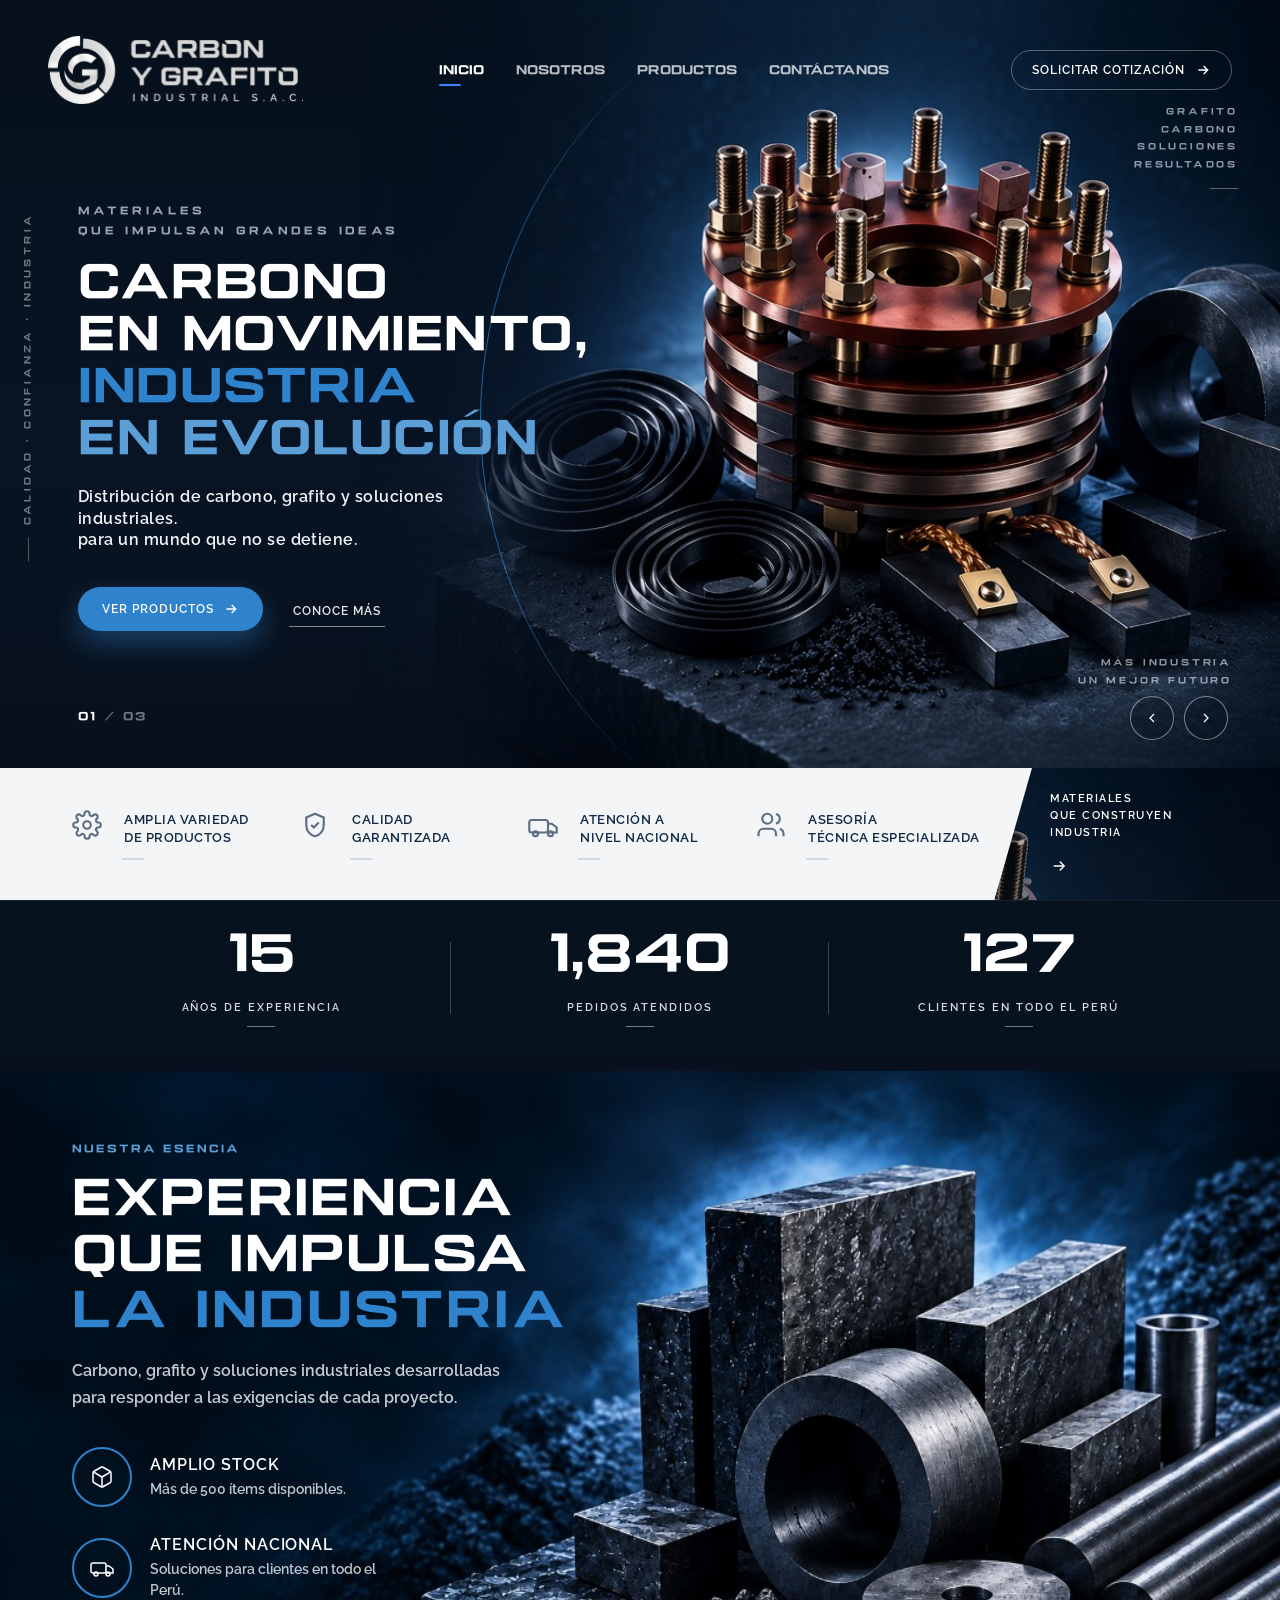
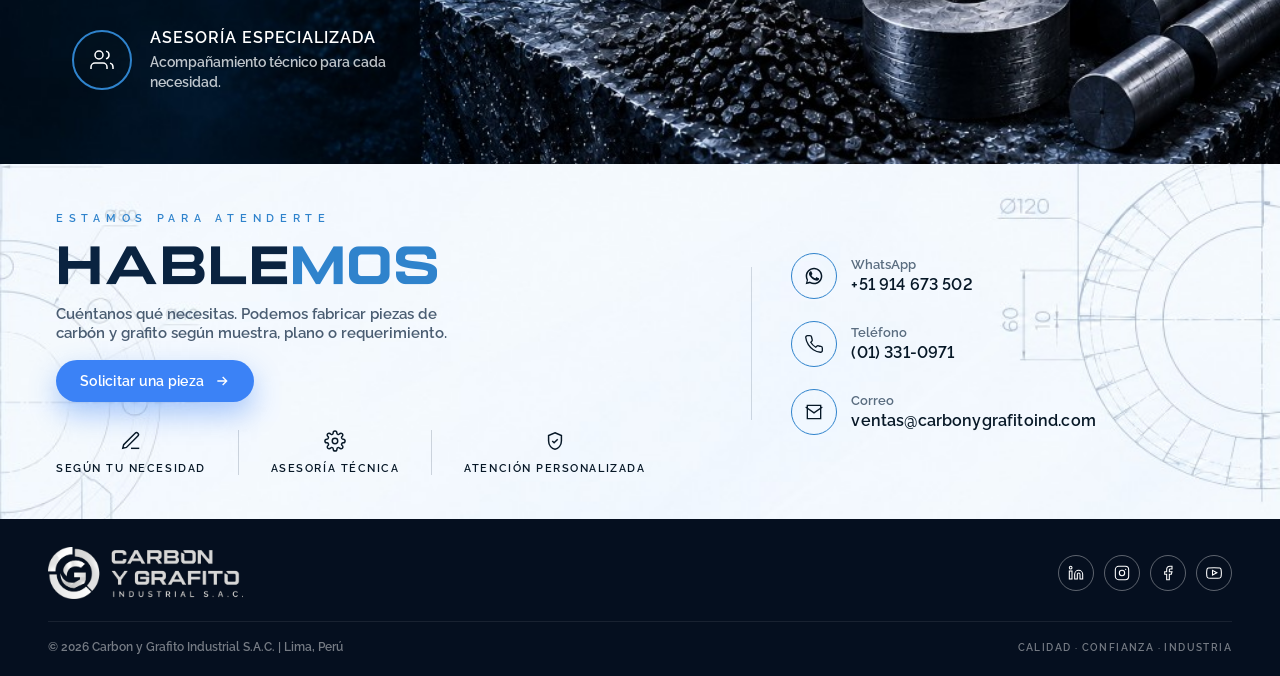
==== commit f6e8fcca: "cambios de ara" ====
--- a/index.html
+++ b/index.html
@@ -293,19 +293,21 @@
     <section class="nosotros-hero">
       <div class="nosotros-hero__panel">
         <div class="nosotros-hero__main">
-          <p class="nosotros-hero__eyebrow">Quiénes somos</p>
-          <h1 class="nosotros-hero__title">
-            <span class="nosotros-hero__title-line">Más que materiales,</span>
-            <span class="nosotros-hero__title-line nosotros-hero__title-line--accent">soluciones reales</span>
-          </h1>
-          <p class="nosotros-hero__lead">
-            En Carbon y Grafito somos una empresa especializada en la distribución de carbono,
-            grafito y materiales industriales, comprometida con ofrecer soluciones confiables,
-            eficientes y de alta calidad para diversos sectores productivos.
-          </p>
-          <a href="#historia" class="btn btn--navy">Conoce nuestra historia
-            <svg viewBox="0 0 24 24" fill="none" stroke="currentColor" stroke-width="2"><path d="M5 12h14M13 6l6 6-6 6"/></svg>
-          </a>
+          <div class="nosotros-hero__stack">
+            <p class="nosotros-hero__eyebrow">Quiénes somos</p>
+            <h1 class="nosotros-hero__title">
+              <span class="nosotros-hero__title-line">Más que materiales,</span>
+              <span class="nosotros-hero__title-line nosotros-hero__title-line--accent">soluciones reales</span>
+            </h1>
+            <p class="nosotros-hero__lead">
+              En Carbon y Grafito somos una empresa especializada en la distribución de carbono,
+              grafito y materiales industriales, comprometida con ofrecer soluciones confiables,
+              eficientes y de alta calidad para diversos sectores productivos.
+            </p>
+            <a href="#historia" class="btn btn--navy">Conoce nuestra historia
+              <svg viewBox="0 0 24 24" fill="none" stroke="currentColor" stroke-width="2"><path d="M5 12h14M13 6l6 6-6 6"/></svg>
+            </a>
+          </div>
         </div>
         <aside class="nosotros-hero__aside" aria-label="Valores de marca">
           <div class="nosotros-hero__pillar-wrap">
--- a/css/style.css
+++ b/css/style.css
@@ -2028,25 +2028,51 @@
   grid-template-columns: minmax(0, 1fr) minmax(148px, 200px);
   align-items: start;
   gap: clamp(24px, 4vw, 56px);
-  padding: clamp(64px, 7vh, 88px) clamp(32px, 5vw, 72px) clamp(64px, 7vh, 88px) clamp(40px, 6vw, 88px);
+  padding: clamp(64px, 7vh, 88px) clamp(40px, 6vw, 88px);
 }
 
 .nosotros-hero__main {
+  min-width: 0;
+}
+
+.nosotros-hero__stack {
+  display: flex;
+  flex-direction: column;
+  align-items: flex-start;
+  width: 100%;
   max-width: 560px;
 }
 
+.nosotros-hero__stack > .nosotros-hero__eyebrow,
+.nosotros-hero__stack > .nosotros-hero__title,
+.nosotros-hero__stack > .nosotros-hero__lead {
+  width: 100%;
+  margin-left: 0;
+  margin-right: 0;
+  padding-left: 0;
+  padding-right: 0;
+  text-align: left;
+}
+
+.nosotros-hero__stack > .btn--navy {
+  align-self: flex-start;
+}
+
 .nosotros-hero__eyebrow {
-  font-family: var(--body);
+  font-family: var(--display);
   font-size: 11px;
-  font-weight: 600;
-  letter-spacing: 0.22em;
+  font-weight: 700;
+  letter-spacing: 0.14em;
   text-transform: uppercase;
   color: #7a8796;
-  margin-bottom: 22px;
+  margin: 0 0 22px;
 }
 
 .nosotros-hero__title {
-  margin-bottom: 26px;
+  margin: 0 0 26px;
+  font-size: inherit;
+  font-weight: inherit;
+  line-height: inherit;
 }
 
 .nosotros-hero__title-line {
@@ -2055,14 +2081,20 @@
   font-size: clamp(36px, 4.2vw, 52px);
   font-weight: 700;
   line-height: 1.02;
-  letter-spacing: 0.015em;
-  text-transform: uppercase;
+  letter-spacing: 0.04em;
+  text-transform: uppercase;
+  text-indent: 0;
   color: #0a1018;
+  margin: 0;
+  padding: 0;
+}
+
+.nosotros-hero__title-line + .nosotros-hero__title-line {
+  margin-top: 0.06em;
 }
 
 .nosotros-hero__title-line--accent {
   color: #2e7ec4;
-  margin-top: 2px;
 }
 
 .nosotros-hero__lead {
@@ -2071,8 +2103,9 @@
   font-weight: 600;
   line-height: 1.72;
   color: #3f4f61;
-  max-width: 500px;
-  margin-bottom: 32px;
+  max-width: none;
+  margin: 0 0 32px;
+  text-wrap: pretty;
 }
 
 .nosotros-hero__aside {
@@ -2332,7 +2365,7 @@
 
   .nosotros-hero__panel {
     grid-template-columns: 1fr;
-    padding: 40px 32px 36px;
+    padding: 40px clamp(24px, 5vw, 32px) 36px;
   }
 
   .nosotros-hero__aside {
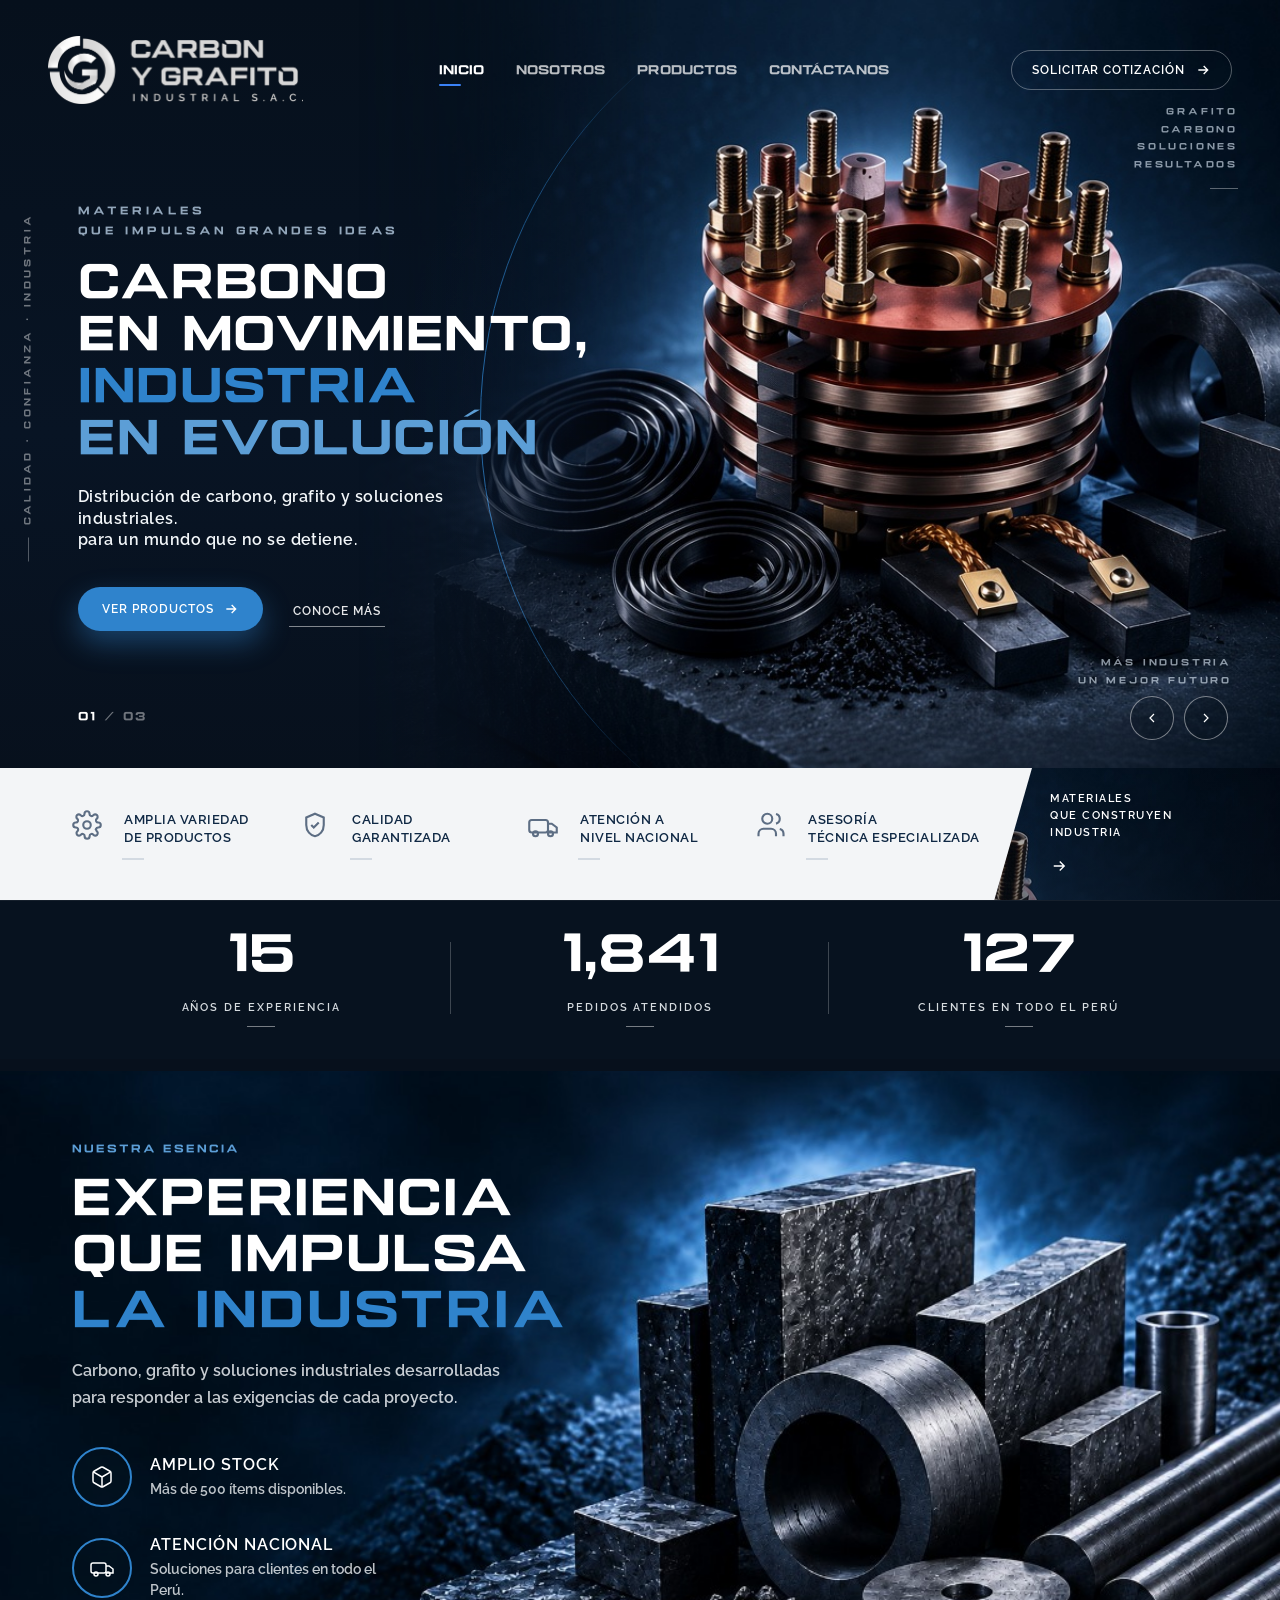
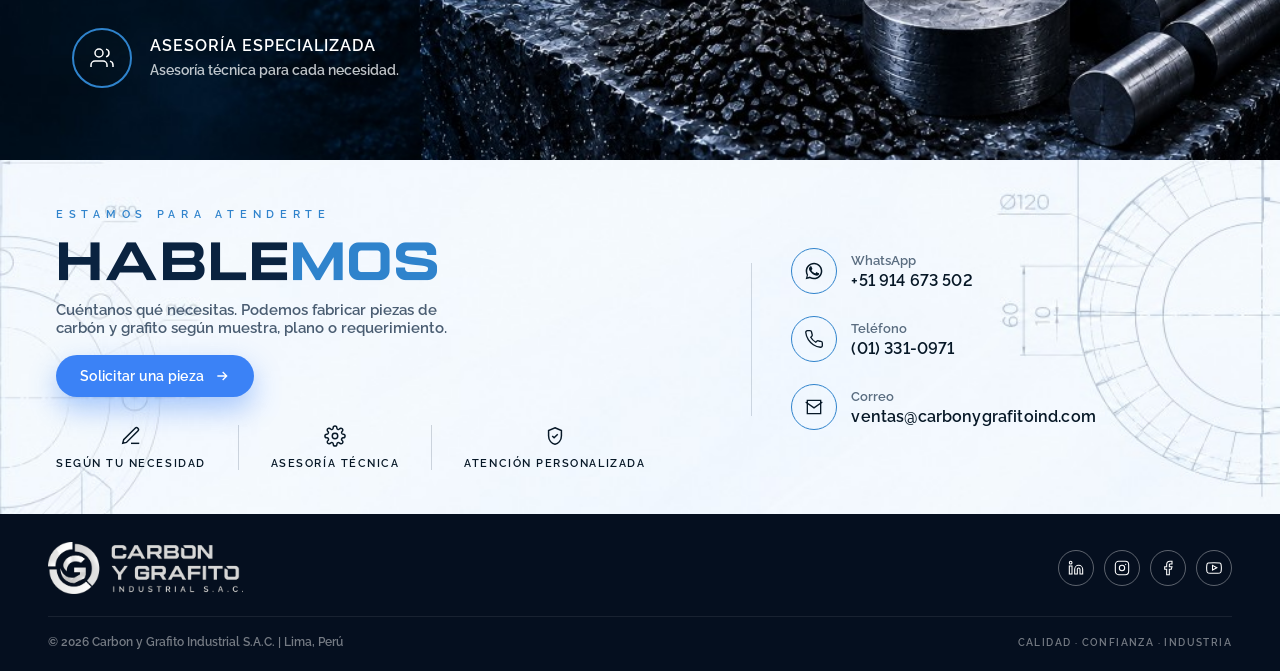
==== commit 8bf1d3d4: "3d" ====
--- a/index.html
+++ b/index.html
@@ -1,13 +1,91 @@
 <!DOCTYPE html>
-<html lang="es">
+<html lang="es-PE">
 <head>
   <meta charset="UTF-8">
   <meta name="viewport" content="width=device-width, initial-scale=1.0">
-  <title>CARBON Y GRAFITO INDUSTRIAL S.A.C.</title>
+  <title>Carbón y grafito industrial en Perú | Carbon y Grafito Industrial S.A.C.</title>
+  <meta name="description" content="Distribución de carbón, grafito, escobillas, sellos, bocinas y anillos rozantes en Lima, Perú. Fabricación según plano o muestra y asesoría técnica. Carbon y Grafito Industrial S.A.C.">
+  <meta name="robots" content="index, follow, max-image-preview:large">
+  <meta name="author" content="Carbon y Grafito Industrial S.A.C.">
+  <meta name="theme-color" content="#0d1726">
+  <link rel="canonical" href="https://carbonygrafitoind.com/">
+  <link rel="icon" href="assets/logo.png" type="image/png">
+  <link rel="apple-touch-icon" href="assets/logo.png">
+  <meta property="og:type" content="website">
+  <meta property="og:locale" content="es_PE">
+  <meta property="og:site_name" content="Carbon y Grafito Industrial S.A.C.">
+  <meta property="og:title" content="Carbón y grafito industrial en Perú">
+  <meta property="og:description" content="Escobillas de carbón, sellos, bocinas, anillos rozantes y piezas de grafito. Atención en Lima y cobertura nacional.">
+  <meta property="og:url" content="https://carbonygrafitoind.com/">
+  <meta property="og:image" content="https://carbonygrafitoind.com/assets/hero-graphite.png">
+  <meta name="twitter:card" content="summary_large_image">
+  <meta name="twitter:title" content="Carbón y grafito industrial en Perú">
+  <meta name="twitter:description" content="Escobillas de carbón, sellos, bocinas y anillos rozantes. Asesoría técnica en Lima, Perú.">
+  <meta name="twitter:image" content="https://carbonygrafitoind.com/assets/hero-graphite.png">
+  <script type="application/ld+json" id="seo-jsonld">
+  {
+    "@context": "https://schema.org",
+    "@type": "LocalBusiness",
+    "name": "Carbon y Grafito Industrial S.A.C.",
+    "url": "https://carbonygrafitoind.com/",
+    "image": "https://carbonygrafitoind.com/assets/logo.png",
+    "description": "Distribución de carbono, grafito y soluciones industriales: escobillas, sellos, bocinas, anillos rozantes y piezas especiales, con fabricación según plano o muestra.",
+    "telephone": ["+51914673502", "+5113310971"],
+    "email": "ventas@carbonygrafitoind.com",
+    "address": {
+      "@type": "PostalAddress",
+      "addressLocality": "Lima",
+      "addressCountry": "PE"
+    },
+    "areaServed": "PE",
+    "openingHours": "Mo-Sa 08:00-18:00",
+    "hasOfferCatalog": {
+      "@type": "OfferCatalog",
+      "name": "Catálogo de carbón y grafito",
+      "itemListElement": [
+        { "@type": "Offer", "itemOffered": { "@type": "Product", "name": "Escobilla de carbón EG-14", "description": "Para motores eléctricos y generadores.", "image": "https://carbonygrafitoind.com/assets/catalog-escobilla-carbon.jpg" } },
+        { "@type": "Offer", "itemOffered": { "@type": "Product", "name": "Escobilla industrial EG-25", "description": "Alta resistencia al desgaste.", "image": "https://carbonygrafitoind.com/assets/catalog-escobilla-industrial.jpg" } },
+        { "@type": "Offer", "itemOffered": { "@type": "Product", "name": "Escobilla con resorte EG-32", "description": "Para aplicaciones de alta rotación.", "image": "https://carbonygrafitoind.com/assets/catalog-escobilla-resorte.jpg" } },
+        { "@type": "Offer", "itemOffered": { "@type": "Product", "name": "Bocina de grafito BG-01", "description": "Para alta temperatura y corrientes exigentes.", "image": "https://carbonygrafitoind.com/assets/catalog-bocina-grafito.jpg" } }
+      ]
+    }
+  }
+  </script>
   <link rel="preconnect" href="https://fonts.googleapis.com">
   <link rel="preconnect" href="https://fonts.gstatic.com" crossorigin>
   <link href="https://fonts.googleapis.com/css2?family=Lora:ital,wght@1,400;1,500&family=Montserrat:wght@300;500;600&display=swap" rel="stylesheet">
-  <link rel="stylesheet" href="css/style.css">
+  <link rel="stylesheet" href="css/style.css?v=nav-mobile4">
+  <script>
+    (function () {
+      if (location.protocol !== "http:" && location.protocol !== "https:") return;
+      var site = location.origin + location.pathname.replace(/index\.html$/, "");
+      if (!site.endsWith("/")) site += "/";
+      var canonical = document.querySelector('link[rel="canonical"]');
+      if (canonical) canonical.href = site;
+      var set = function (selector, attr, value) {
+        var node = document.querySelector(selector);
+        if (node) node.setAttribute(attr, value);
+      };
+      set('meta[property="og:url"]', "content", site);
+      set('meta[property="og:image"]', "content", site + "assets/hero-graphite.png");
+      set('meta[name="twitter:image"]', "content", site + "assets/hero-graphite.png");
+      var ld = document.getElementById("seo-jsonld");
+      if (!ld) return;
+      try {
+        var data = JSON.parse(ld.textContent);
+        var rewrite = function (value) {
+          return typeof value === "string" ? value.replace("https://carbonygrafitoind.com/", site) : value;
+        };
+        data.url = site;
+        data.image = rewrite(data.image);
+        var offers = data.hasOfferCatalog && data.hasOfferCatalog.itemListElement;
+        if (offers) offers.forEach(function (offer) {
+          if (offer.itemOffered) offer.itemOffered.image = rewrite(offer.itemOffered.image);
+        });
+        ld.textContent = JSON.stringify(data);
+      } catch (error) {}
+    })();
+  </script>
 </head>
 <body>
 
@@ -22,10 +100,10 @@
         <img src="assets/hero-graphite.png" alt="Bloques, anillos y granulado de grafito industrial">
       </article>
       <article class="home__slide">
-        <img src="assets/hero-brushes.png" alt="Escobillas de carbón y anillos rozantes">
+        <img src="assets/hero-brushes.png" alt="Escobillas de carbón y anillos rozantes" loading="lazy" decoding="async">
       </article>
       <article class="home__slide">
-        <img src="assets/hero-seals.png" alt="Sellos y piezas especiales de grafito">
+        <img src="assets/hero-seals.png" alt="Sellos y piezas especiales de grafito" loading="lazy" decoding="async">
       </article>
     </div>
     <p class="home__note home__note--top">GRAFITO<br>CARBONO<br>SOLUCIONES<br>RESULTADOS</p>
@@ -189,7 +267,7 @@
           </span>
           <div>
             <strong>Asesoría especializada</strong>
-            <span>Acompañamiento técnico para cada necesidad.</span>
+            <span>Asesoría técnica para cada necesidad.</span>
           </div>
         </li>
       </ul>
@@ -292,38 +370,33 @@
   <main class="nosotros-main">
     <section class="nosotros-hero">
       <div class="nosotros-hero__panel">
-        <div class="nosotros-hero__main">
-          <div class="nosotros-hero__stack">
-            <p class="nosotros-hero__eyebrow">Quiénes somos</p>
-            <h1 class="nosotros-hero__title">
-              <span class="nosotros-hero__title-line">Más que materiales,</span>
-              <span class="nosotros-hero__title-line nosotros-hero__title-line--accent">soluciones reales</span>
-            </h1>
-            <p class="nosotros-hero__lead">
-              En Carbon y Grafito somos una empresa especializada en la distribución de carbono,
-              grafito y materiales industriales, comprometida con ofrecer soluciones confiables,
-              eficientes y de alta calidad para diversos sectores productivos.
-            </p>
-            <a href="#historia" class="btn btn--navy">Conoce nuestra historia
-              <svg viewBox="0 0 24 24" fill="none" stroke="currentColor" stroke-width="2"><path d="M5 12h14M13 6l6 6-6 6"/></svg>
-            </a>
-          </div>
+        <p class="nosotros-hero__eyebrow">Quiénes somos</p>
+        <h1 class="nosotros-hero__title">
+          <span class="nosotros-hero__title-line">Más que</span>
+          <span class="nosotros-hero__title-line">materiales,</span>
+          <span class="nosotros-hero__title-line nosotros-hero__title-line--accent">soluciones</span>
+          <span class="nosotros-hero__title-line nosotros-hero__title-line--accent">reales</span>
+        </h1>
+        <div class="nosotros-hero__pillar-wrap" aria-label="Valores de marca">
+          <span class="nosotros-hero__vline" aria-hidden="true"></span>
+          <p class="nosotros-hero__pillars">
+            <span>Industria</span>
+            <span>Experiencia</span>
+            <span>Confianza</span>
+          </p>
         </div>
-        <aside class="nosotros-hero__aside" aria-label="Valores de marca">
-          <div class="nosotros-hero__pillar-wrap">
-            <span class="nosotros-hero__vline" aria-hidden="true"></span>
-            <p class="nosotros-hero__pillars">
-              <span>Industria</span>
-              <span>Experiencia</span>
-              <span>Confianza</span>
-            </p>
-          </div>
-          <span class="nosotros-hero__hline" aria-hidden="true"></span>
-          <div class="nosotros-hero__mark">
-            <strong>C&amp;G</strong>
-            <span>Materiales que<br>impulsan el<br>progreso</span>
-          </div>
-        </aside>
+        <p class="nosotros-hero__lead">
+          En Carbon y Grafito somos una empresa especializada en la distribución de carbono,
+          grafito y materiales industriales, comprometida con ofrecer soluciones confiables,
+          eficientes y de alta calidad para diversos sectores productivos.
+        </p>
+        <div class="nosotros-hero__mark">
+          <strong>C&amp;G</strong>
+          <span>Materiales que impulsan el progreso</span>
+        </div>
+        <a href="#historia" class="btn btn--navy nosotros-hero__cta">Conoce nuestra historia
+          <svg viewBox="0 0 24 24" fill="none" stroke="currentColor" stroke-width="2"><path d="M5 12h14M13 6l6 6-6 6"/></svg>
+        </a>
       </div>
       <div class="nosotros-hero__visual">
         <img src="assets/hero-graphite.png" alt="Componentes de carbono y grafito industrial">
@@ -403,7 +476,7 @@
           <div class="nosotros-impact__metrics">
             <p class="nosotros-impact__kicker">Nuestro impacto</p>
             <div class="nosotros-impact__stats">
-              <article class="nosotros-impact__stat"><strong class="nosotros-impact__value" data-count="10">+0</strong><span>Años de<br>experiencia</span></article>
+              <article class="nosotros-impact__stat"><strong class="nosotros-impact__value" data-count="15">+0</strong><span>Años de<br>experiencia</span></article>
               <article class="nosotros-impact__stat"><strong class="nosotros-impact__value" data-count="500">+0</strong><span>Clientes<br>satisfechos</span></article>
               <article class="nosotros-impact__stat"><strong class="nosotros-impact__value" data-count="1200">+0</strong><span>Productos<br>distribuidos</span></article>
               <article class="nosotros-impact__stat"><strong class="nosotros-impact__value" data-count="15">+0</strong><span>Sectores<br>industriales</span></article>
@@ -490,7 +563,52 @@
               </select>
             </label>
           </div>
-          <div class="catalog-grid" id="catalogGrid"></div>
+          <div class="catalog-grid" id="catalogGrid">
+            <article class="catalog-card">
+              <a class="catalog-card__media" href="#productos/escobilla-de-carbon-eg-14" data-open-product="eg-14" aria-label="Ver Escobilla de carbón">
+                <img src="assets/catalog-escobilla-carbon.jpg" alt="Escobilla de carbón EG-14 para motores eléctricos y generadores">
+              </a>
+              <div class="catalog-card__body">
+                <p class="catalog-card__cat">Escobillas</p>
+                <h3>Escobilla de carbón</h3>
+                <p class="catalog-card__desc">Para motores eléctricos y generadores.</p>
+                <div class="catalog-card__foot"><span>Cód. EG-14</span></div>
+              </div>
+            </article>
+            <article class="catalog-card">
+              <a class="catalog-card__media" href="#productos/escobilla-industrial-eg-25" data-open-product="eg-25" aria-label="Ver Escobilla industrial">
+                <img src="assets/catalog-escobilla-industrial.jpg" alt="Escobilla industrial de carbón EG-25">
+              </a>
+              <div class="catalog-card__body">
+                <p class="catalog-card__cat">Escobillas</p>
+                <h3>Escobilla industrial</h3>
+                <p class="catalog-card__desc">Alta resistencia al desgaste.</p>
+                <div class="catalog-card__foot"><span>Cód. EG-25</span></div>
+              </div>
+            </article>
+            <article class="catalog-card">
+              <a class="catalog-card__media" href="#productos/escobilla-con-resorte-eg-32" data-open-product="eg-32" aria-label="Ver Escobilla con resorte">
+                <img src="assets/catalog-escobilla-resorte.jpg" alt="Escobilla de carbón con resorte EG-32">
+              </a>
+              <div class="catalog-card__body">
+                <p class="catalog-card__cat">Escobillas</p>
+                <h3>Escobilla con resorte</h3>
+                <p class="catalog-card__desc">Para aplicaciones de alta rotación.</p>
+                <div class="catalog-card__foot"><span>Cód. EG-32</span></div>
+              </div>
+            </article>
+            <article class="catalog-card">
+              <a class="catalog-card__media" href="#productos/bocina-de-grafito-bg-01" data-open-product="bg-01" aria-label="Ver Bocina de grafito">
+                <img src="assets/catalog-bocina-grafito.jpg" alt="Bocina de grafito BG-01 para alta temperatura">
+              </a>
+              <div class="catalog-card__body">
+                <p class="catalog-card__cat">Sellos y bocinas</p>
+                <h3>Bocina de grafito</h3>
+                <p class="catalog-card__desc">Para alta temperatura y corrientes exigentes.</p>
+                <div class="catalog-card__foot"><span>Cód. BG-01</span></div>
+              </div>
+            </article>
+          </div>
           <nav class="catalog-pages" id="catalogPages" aria-label="Paginación"></nav>
         </section>
       </div>
@@ -616,17 +734,12 @@
     <div class="pdp-3d">
       <button class="modal__close" type="button" data-close-3d>&times;</button>
       <p class="pdp-3d__label">Vista 3D</p>
-      <div class="pdp-3d__stage">
-        <img id="pdp3dImage" alt="">
-      </div>
-      <p class="pdp-3d__hint">Gire el modelo con las flechas o arrastre sobre la pieza.</p>
-      <div class="pdp-3d__nav">
-        <button type="button" id="pdp3dPrev" aria-label="Vista anterior">‹</button>
-        <button type="button" id="pdp3dNext" aria-label="Vista siguiente">›</button>
-      </div>
+      <div class="pdp-3d__stage" id="pdp3dStage" aria-label="Modelo 3D del producto"></div>
+      <p class="pdp-3d__hint">Arrastre para girar · rueda para acercar · doble clic para reiniciar</p>
     </div>
   </div>
 
+  <script src="js/pdp-3d-viewer.js"></script>
   <script src="js/catalog.js"></script>
   <script src="js/product.js"></script>
   <script src="js/main.js"></script>
--- a/css/style.css
+++ b/css/style.css
@@ -35,6 +35,8 @@
   --hero: "Gemsbuck", sans-serif;
   --ui: "Gemsbuck", sans-serif;
   --body: "Raleway", sans-serif;
+  --font-montserrat: "Montserrat", var(--body), sans-serif;
+  --font-lora: "Lora", Georgia, "Times New Roman", serif;
 }
 
 *, *::before, *::after {
@@ -1838,6 +1840,41 @@
 }
 
 @media (max-width: 760px) {
+  .modal {
+    display: flex;
+    align-items: flex-start;
+    justify-content: center;
+    padding:
+      max(12px, env(safe-area-inset-top, 0px))
+      max(12px, env(safe-area-inset-right, 0px))
+      max(16px, env(safe-area-inset-bottom, 0px))
+      max(12px, env(safe-area-inset-left, 0px));
+    overflow-x: hidden;
+    overflow-y: auto;
+    overscroll-behavior: contain;
+    -webkit-overflow-scrolling: touch;
+  }
+
+  .modal__content--quote {
+    width: min(1140px, 100%);
+    max-height: none;
+    margin: 0;
+    border-radius: 16px;
+  }
+
+  .modal__content--quote .modal__close {
+    top: 10px;
+    right: 12px;
+    z-index: 3;
+    width: 40px;
+    height: 40px;
+    display: grid;
+    place-items: center;
+    border-radius: 999px;
+    background: rgba(8, 14, 24, 0.72);
+    backdrop-filter: blur(6px);
+  }
+
   .quote-layout {
     grid-template-columns: 1fr;
   }
@@ -1848,21 +1885,39 @@
   }
 
   .quote-layout__form {
-    padding: 36px 24px 28px;
+    padding: 44px 20px 24px;
   }
 
   .quote-aside {
-    padding: 32px 24px;
-  }
-}
-
-@media (max-width: 520px) {
+    padding: 24px 20px 28px;
+  }
+
+  .quote-aside__list {
+    flex: none;
+    justify-content: flex-start;
+    gap: 0;
+  }
+
+  .quote-aside__item {
+    padding: 14px 0;
+  }
+
+  .quote-aside__value {
+    font-size: 15px;
+    letter-spacing: 0.06em;
+  }
+
   .quote-form__grid {
     grid-template-columns: 1fr;
+    gap: 12px;
   }
 
   .quote-form__field--full {
     grid-column: auto;
+  }
+
+  .quote-form textarea {
+    min-height: 96px;
   }
 }
 
@@ -1953,23 +2008,9 @@
 }
 
 @media (max-width: 800px) {
-  .nav {
-    display: none;
-    position: absolute;
-    top: 72px;
-    left: 16px;
-    right: 16px;
-    background: #101a2b;
-    border: 1px solid var(--line);
-    border-radius: 16px;
-    padding: 18px;
-  }
-  .nav.is-open { display: block; }
-  .nav__list { flex-direction: column; align-items: flex-start; gap: 14px; }
-  .nav__submenu { position: static; transform: none; opacity: 1; visibility: visible; min-width: 0; border: 0; background: transparent; }
-  .header__toggle { display: block; }
+  .header__toggle { display: inline-flex; }
   .header .btn--ghost { display: none; }
-  .logo img { height: 48px; }
+  .logo img { height: 44px; }
   .hero__title { font-size: clamp(32px, 8.5vw, 44px); }
   .hero__grid { max-width: 100%; }
   .products__grid, .trust__items, .about__stats { grid-template-columns: 1fr; }
@@ -2025,40 +2066,23 @@
 
 .nosotros-hero__panel {
   display: grid;
-  grid-template-columns: minmax(0, 1fr) minmax(148px, 200px);
+  grid-template-columns: minmax(0, 1fr) minmax(168px, 200px);
+  grid-template-areas:
+    "eyebrow  ."
+    "title    pillars"
+    "lead     mark"
+    "cta      .";
   align-items: start;
-  gap: clamp(24px, 4vw, 56px);
+  column-gap: clamp(32px, 5vw, 72px);
+  row-gap: 0;
   padding: clamp(64px, 7vh, 88px) clamp(40px, 6vw, 88px);
 }
 
-.nosotros-hero__main {
-  min-width: 0;
-}
-
-.nosotros-hero__stack {
-  display: flex;
-  flex-direction: column;
-  align-items: flex-start;
+.nosotros-hero__eyebrow {
+  grid-area: eyebrow;
   width: 100%;
   max-width: 560px;
-}
-
-.nosotros-hero__stack > .nosotros-hero__eyebrow,
-.nosotros-hero__stack > .nosotros-hero__title,
-.nosotros-hero__stack > .nosotros-hero__lead {
-  width: 100%;
-  margin-left: 0;
-  margin-right: 0;
-  padding-left: 0;
-  padding-right: 0;
   text-align: left;
-}
-
-.nosotros-hero__stack > .btn--navy {
-  align-self: flex-start;
-}
-
-.nosotros-hero__eyebrow {
   font-family: var(--display);
   font-size: 11px;
   font-weight: 700;
@@ -2069,10 +2093,48 @@
 }
 
 .nosotros-hero__title {
-  margin: 0 0 26px;
-  font-size: inherit;
+  grid-area: title;
+  width: 100%;
+  max-width: 560px;
+  text-align: left;
+  margin: 0 0 0.55em;
   font-weight: inherit;
   line-height: inherit;
+}
+
+.nosotros-hero__pillar-wrap {
+  grid-area: pillars;
+  align-self: start;
+  display: flex;
+  align-items: stretch;
+  gap: 12px;
+  padding-top: 20px;
+}
+
+.nosotros-hero__lead {
+  grid-area: lead;
+  width: 100%;
+  max-width: 560px;
+  text-align: left;
+  font-family: var(--body);
+  font-size: 15px;
+  font-weight: 600;
+  line-height: 1.72;
+  color: #3f4f61;
+  margin: 0 0 32px;
+  text-wrap: pretty;
+}
+
+.nosotros-hero__mark {
+  grid-area: mark;
+  align-self: start;
+  margin-left: 15px;
+}
+
+.nosotros-hero__cta {
+  grid-area: cta;
+  justify-self: start;
+  max-width: 560px;
 }
 
 .nosotros-hero__title-line {
@@ -2097,58 +2159,26 @@
   color: #2e7ec4;
 }
 
-.nosotros-hero__lead {
-  font-family: var(--body);
-  font-size: 15px;
-  font-weight: 600;
-  line-height: 1.72;
-  color: #3f4f61;
-  max-width: none;
-  margin: 0 0 32px;
-  text-wrap: pretty;
-}
-
-.nosotros-hero__aside {
-  display: flex;
-  flex-direction: column;
-  align-items: flex-start;
-  justify-content: flex-start;
-  padding-top: 52px;
-  min-height: 0;
-}
-
-.nosotros-hero__pillar-wrap {
-  display: flex;
-  align-items: stretch;
-  gap: 14px;
-}
-
 .nosotros-hero__vline {
   width: 1px;
-  min-height: 118px;
-  background: #b5c0cb;
+  align-self: stretch;
+  background: #2e7ec4;
   flex-shrink: 0;
 }
 
 .nosotros-hero__pillars {
   display: flex;
   flex-direction: column;
-  gap: 26px;
+  justify-content: flex-start;
+  gap: 22px;
+  margin: 0;
   font-family: var(--display);
   font-size: 10px;
   font-weight: 700;
-  letter-spacing: 0.24em;
-  text-transform: uppercase;
-  color: #5f6f80;
-  line-height: 1.35;
-}
-
-.nosotros-hero__hline {
-  display: block;
-  width: 72px;
-  height: 1px;
-  margin: 36px 0 22px 18px;
-  background: #b5c0cb;
+  letter-spacing: 0.26em;
+  text-transform: uppercase;
+  color: #5a7d9a;
+  line-height: 1.2;
 }
 
 .nosotros-hero__mark strong {
@@ -2166,8 +2196,8 @@
 
 .nosotros-hero__mark span {
   display: block;
-  margin-top: 14px;
-  max-width: 150px;
+  margin-top: 12px;
+  max-width: 168px;
   font-family: var(--body);
   font-size: 10px;
   font-weight: 600;
@@ -2365,20 +2395,31 @@
 
   .nosotros-hero__panel {
     grid-template-columns: 1fr;
+    grid-template-areas:
+      "eyebrow"
+      "title"
+      "lead"
+      "cta"
+      "pillars"
+      "mark";
     padding: 40px clamp(24px, 5vw, 32px) 36px;
   }
 
-  .nosotros-hero__aside {
-    min-height: 0;
-    flex-direction: row;
-    flex-wrap: wrap;
-    align-items: flex-end;
-    gap: 24px 40px;
-    padding-top: 8px;
-  }
-
-  .nosotros-hero__hline {
-    display: none;
+  .nosotros-hero__pillar-wrap {
+    margin-top: 8px;
+  }
+
+  .nosotros-hero__mark {
+    margin-left: 15px;
+    margin-top: 16px;
+  }
+
+  .nosotros-hero__vline {
+    min-height: 118px;
+  }
+
+  .nosotros-hero__pillars {
+    gap: 20px;
   }
 
   .nosotros-hero__visual {
@@ -2550,7 +2591,7 @@
 }
 
 .nosotros-impact__kicker {
-  font-family: "Montserrat", var(--body), sans-serif;
+  font-family: var(--font-montserrat);
   font-size: 10px;
   font-weight: 600;
   letter-spacing: 0.28em;
@@ -2585,7 +2626,7 @@
 
 .nosotros-impact__value {
   display: block;
-  font-family: "Montserrat", var(--body), sans-serif;
+  font-family: var(--font-montserrat);
   font-size: clamp(44px, 4.6vw, 64px);
   font-weight: 300;
   line-height: 1;
@@ -2606,7 +2647,7 @@
 
 .nosotros-impact__stat span {
   display: block;
-  font-family: "Montserrat", var(--body), sans-serif;
+  font-family: var(--font-montserrat);
   font-size: 9px;
   font-weight: 500;
   letter-spacing: 0.18em;
@@ -2625,7 +2666,7 @@
 }
 
 .nosotros-impact__quote {
-  font-family: "Lora", Georgia, "Times New Roman", serif;
+  font-family: var(--font-lora);
   font-size: clamp(23px, 2.5vw, 32px);
   font-style: italic;
   font-weight: 400;
@@ -2635,7 +2676,7 @@
 }
 
 .nosotros-impact__sign {
-  font-family: "Montserrat", var(--body), sans-serif;
+  font-family: var(--font-montserrat);
   font-size: 10px;
   font-weight: 600;
   letter-spacing: 0.26em;
@@ -3636,11 +3677,40 @@
   color: #101820;
 }
 
-.pdp-zoom img,
-.pdp-3d img {
+.pdp-zoom img {
   width: 100%;
   max-height: 70vh;
   object-fit: contain;
+}
+
+.pdp-3d__stage {
+  position: relative;
+  width: 100%;
+  height: min(62vh, 520px);
+  min-height: 320px;
+  border-radius: 14px;
+  overflow: hidden;
+  background: linear-gradient(180deg, #f8fafc 0%, #eef2f6 100%);
+  touch-action: none;
+}
+
+.pdp-3d__stage canvas {
+  display: block;
+  width: 100%;
+  height: 100%;
+  cursor: grab;
+}
+
+.pdp-3d__stage canvas:active { cursor: grabbing; }
+
+.pdp-3d__status {
+  position: absolute;
+  inset: 0;
+  display: grid;
+  place-items: center;
+  font-family: var(--body);
+  font-size: 13px;
+  color: #6b7787;
 }
 
 .pdp-3d__label {
@@ -3686,3 +3756,199 @@
   .pdp-related__grid { grid-template-columns: 1fr; }
   .pdp-quote__btn { width: 100%; justify-content: center; }
 }
+
+/* Menú móvil: panel opaco, sin solaparse con el contenido */
+@media (max-width: 800px) {
+  html:has(body.is-nav-open),
+  body.is-nav-open {
+    overflow: hidden;
+  }
+
+  body.is-nav-open .home {
+    overflow: visible;
+  }
+
+  .header,
+  .header--page {
+    padding: calc(12px + env(safe-area-inset-top, 0px)) max(16px, env(safe-area-inset-right, 0px)) 12px max(16px, env(safe-area-inset-left, 0px));
+  }
+
+  .header.is-menu-open {
+    position: fixed;
+    inset: 0;
+    z-index: 40;
+    display: flex;
+    flex-direction: column;
+    background: #07101c;
+    overflow: hidden;
+    padding: calc(12px + env(safe-area-inset-top, 0px)) max(16px, env(safe-area-inset-right, 0px)) calc(16px + env(safe-area-inset-bottom, 0px)) max(16px, env(safe-area-inset-left, 0px));
+  }
+
+  .header.is-menu-open .header__inner {
+    display: grid;
+    grid-template-columns: minmax(0, 1fr) auto;
+    grid-template-rows: auto minmax(0, 1fr) auto;
+    grid-template-areas:
+      "logo toggle"
+      "nav nav"
+      "cta cta";
+    align-items: center;
+    gap: 4px 12px;
+    flex: 1;
+    min-height: 0;
+    width: 100%;
+  }
+
+  .header.is-menu-open .logo { grid-area: logo; }
+  .header.is-menu-open .header__toggle { grid-area: toggle; }
+
+  .logo,
+  .header__toggle {
+    position: relative;
+    z-index: 3;
+  }
+
+  .header__toggle {
+    width: 44px;
+    height: 44px;
+    flex-direction: column;
+    justify-content: center;
+    align-items: center;
+    gap: 6px;
+    justify-self: end;
+  }
+
+  .header__toggle span {
+    width: 22px;
+    height: 1.5px;
+    margin: 0;
+    transition: transform 0.2s ease;
+  }
+
+  .header.is-menu-open .header__toggle span:first-child {
+    transform: translateY(3.75px) rotate(45deg);
+  }
+
+  .header.is-menu-open .header__toggle span:last-child {
+    transform: translateY(-3.75px) rotate(-45deg);
+  }
+
+  .header .nav {
+    display: none;
+    position: fixed;
+    inset: 0;
+    z-index: 2;
+    justify-self: stretch;
+    align-self: stretch;
+    width: 100vw;
+    max-width: 100vw;
+    margin: 0;
+    overflow-y: auto;
+    overscroll-behavior: contain;
+    -webkit-overflow-scrolling: touch;
+    background: #07101c;
+    border: 0;
+    border-radius: 0;
+    padding:
+      calc(84px + env(safe-area-inset-top, 0px))
+      max(20px, env(safe-area-inset-right, 0px))
+      calc(96px + env(safe-area-inset-bottom, 0px))
+      max(20px, env(safe-area-inset-left, 0px));
+  }
+
+  .header .nav.is-open,
+  .header.is-menu-open .nav {
+    display: flex;
+    flex-direction: column;
+    position: relative;
+    inset: auto;
+    z-index: auto;
+    grid-area: nav;
+    align-self: stretch;
+    width: 100%;
+    max-width: none;
+    height: 100%;
+    margin: 0;
+    padding: 12px 0 8px;
+    overflow-y: auto;
+    background: transparent;
+  }
+
+  .nav__list {
+    flex-direction: column;
+    align-items: stretch;
+    gap: 0;
+    width: 100%;
+  }
+
+  .nav__link {
+    display: flex;
+    align-items: center;
+    min-height: 48px;
+    padding: 12px 2px;
+    font-size: clamp(15px, 4.2vw, 18px);
+    letter-spacing: 0.06em;
+    -webkit-tap-highlight-color: transparent;
+  }
+
+  .nav__dropdown,
+  .nav__submenu,
+  .nav__dropdown:hover .nav__submenu {
+    position: static;
+    left: auto;
+    top: auto;
+    transform: none;
+    opacity: 1;
+    visibility: visible;
+    min-width: 0;
+    width: 100%;
+  }
+
+  .nav__submenu {
+    display: flex;
+    flex-direction: column;
+    gap: 2px;
+    margin: 0 0 8px;
+    padding: 4px;
+    background: rgba(255, 255, 255, 0.04);
+    border: 0;
+    border-radius: 12px;
+    box-shadow: none;
+  }
+
+  .nav__submenu a {
+    display: flex;
+    align-items: center;
+    min-height: 44px;
+    padding: 10px 12px;
+    border-radius: 8px;
+    font-size: clamp(13px, 3.6vw, 15px);
+    line-height: 1.3;
+    -webkit-tap-highlight-color: transparent;
+  }
+
+  .header.is-menu-open .btn--ghost {
+    display: inline-flex;
+    position: relative;
+    z-index: 1;
+    grid-area: cta;
+    justify-self: stretch;
+    left: auto;
+    right: auto;
+    bottom: auto;
+    width: 100%;
+    margin-top: 8px;
+    justify-content: center;
+    min-height: 48px;
+    background: #0d1b2e;
+  }
+}
+
+@media (max-width: 800px) and (max-height: 700px) {
+  .nav__link,
+  .nav__submenu a {
+    min-height: 40px;
+    padding-top: 8px;
+    padding-bottom: 8px;
+  }
+}
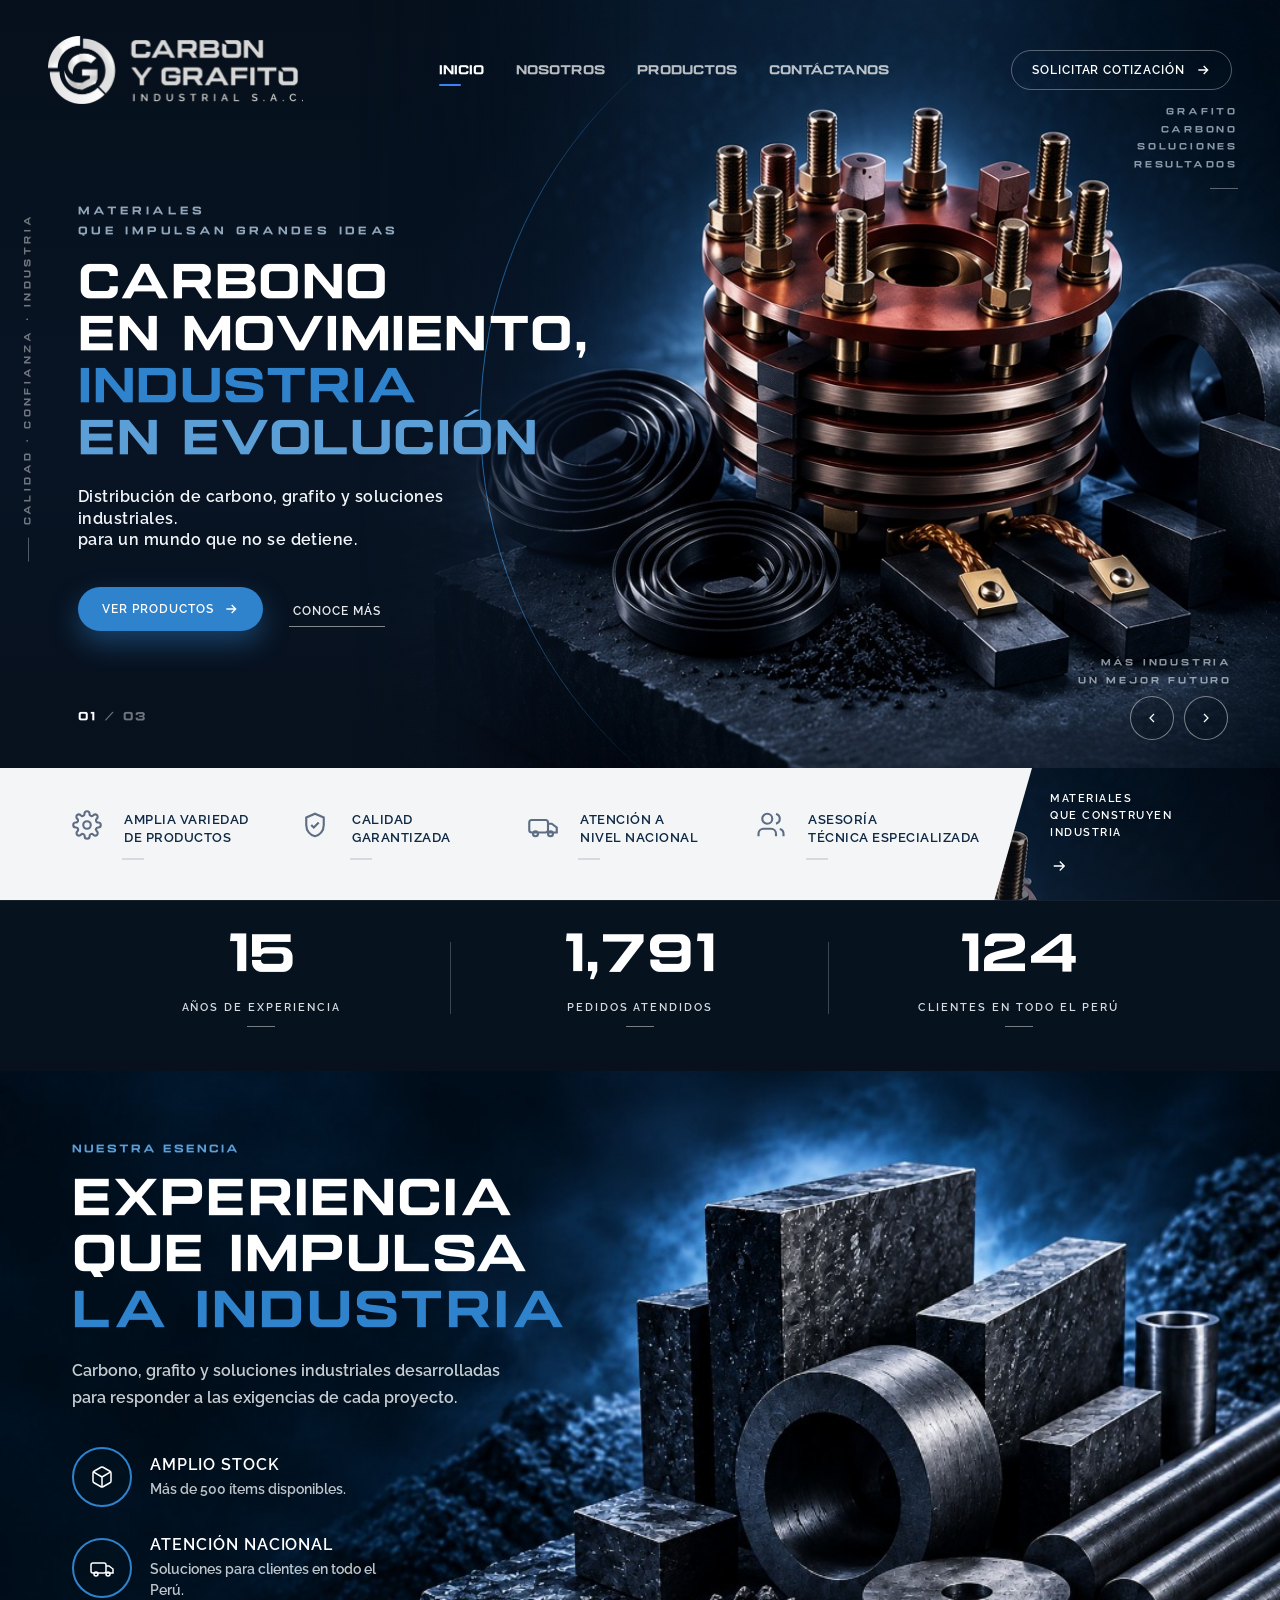
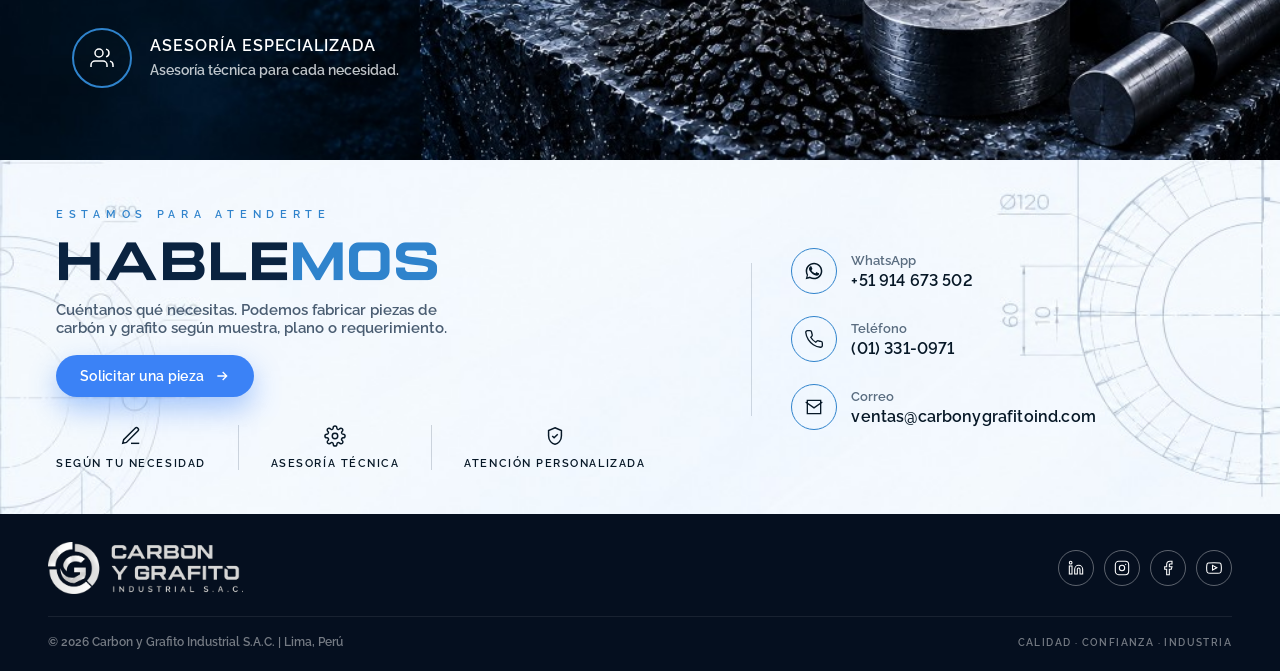
==== commit 94d09929: "cambios" ====
--- a/index.html
+++ b/index.html
@@ -733,13 +733,38 @@
     <div class="modal__overlay" data-close-3d></div>
     <div class="pdp-3d">
       <button class="modal__close" type="button" data-close-3d>&times;</button>
-      <p class="pdp-3d__label">Vista 3D</p>
-      <div class="pdp-3d__stage" id="pdp3dStage" aria-label="Modelo 3D del producto"></div>
-      <p class="pdp-3d__hint">Arrastre para girar · rueda para acercar · doble clic para reiniciar</p>
+      <div class="pdp-3d__head">
+        <p class="pdp-3d__label">Vista 3D</p>
+        <p class="pdp-3d__title" id="pdp3dTitle"></p>
+      </div>
+      <div class="pdp-3d__stage" id="pdp3dStage" aria-label="Modelo 3D del producto">
+        <p class="pdp-3d__status" id="pdp3dLoading">Cargando modelo 3D…</p>
+        <img id="pdp3dImage" alt="" hidden>
+        <span class="pdp-3d__dims" id="pdp3dDims"></span>
+      </div>
+      <p class="pdp-3d__hint">Arrastre para girar · rueda o pellizco para acercar · clic derecho para desplazar</p>
+      <div class="pdp-3d__nav">
+        <button type="button" id="pdp3dPrev" aria-label="Girar a la izquierda">‹</button>
+        <button type="button" id="pdp3dAuto" aria-label="Rotación automática" aria-pressed="true">
+          <svg class="is-pause" viewBox="0 0 24 24" fill="currentColor"><rect x="7" y="6" width="3.2" height="12" rx="1"/><rect x="13.8" y="6" width="3.2" height="12" rx="1"/></svg>
+          <svg class="is-play" viewBox="0 0 24 24" fill="currentColor"><path d="M8 5.5v13l10.5-6.5z"/></svg>
+        </button>
+        <button type="button" id="pdp3dReset" aria-label="Restablecer vista">
+          <svg viewBox="0 0 24 24" fill="none" stroke="currentColor" stroke-width="1.8"><path d="M4 12a8 8 0 108-8 8.5 8.5 0 00-6 2.5L4 8.5"/><path d="M4 4v4.5h4.5"/></svg>
+        </button>
+        <button type="button" id="pdp3dNext" aria-label="Girar a la derecha">›</button>
+      </div>
     </div>
   </div>
 
-  <script src="js/pdp-3d-viewer.js"></script>
+  <script type="importmap">
+  {
+    "imports": {
+      "three": "https://cdn.jsdelivr.net/npm/three@0.170.0/build/three.module.js",
+      "three/addons/": "https://cdn.jsdelivr.net/npm/three@0.170.0/examples/jsm/"
+    }
+  }
+  </script>
   <script src="js/catalog.js"></script>
   <script src="js/product.js"></script>
   <script src="js/main.js"></script>
--- a/css/style.css
+++ b/css/style.css
@@ -3703,6 +3703,21 @@
 
 .pdp-3d__stage canvas:active { cursor: grabbing; }
 
+.pdp-3d__stage img {
+  width: 100%;
+  height: 100%;
+  object-fit: contain;
+}
+
+.pdp-3d__stage img[hidden] { display: none; }
+
+.pdp-3d__stage .pdp-3d__canvas {
+  position: absolute;
+  inset: 0;
+}
+
+.pdp-3d__stage.is-fallback .pdp-3d__canvas { display: none; }
+
 .pdp-3d__status {
   position: absolute;
   inset: 0;
@@ -3713,13 +3728,45 @@
   color: #6b7787;
 }
 
+.pdp-3d__status[hidden] { display: none; }
+
+.pdp-3d__dims {
+  position: absolute;
+  left: 14px;
+  bottom: 12px;
+  padding: 6px 10px;
+  border-radius: 8px;
+  background: rgba(255, 255, 255, 0.85);
+  font-family: var(--body);
+  font-size: 11px;
+  font-weight: 600;
+  color: #5b6573;
+  pointer-events: none;
+}
+
+.pdp-3d__stage.is-fallback .pdp-3d__dims { display: none; }
+
+.pdp-3d__head {
+  display: flex;
+  align-items: baseline;
+  gap: 14px;
+  margin-bottom: 12px;
+  padding-right: 32px;
+}
+
 .pdp-3d__label {
   font-family: var(--body);
   font-size: 12px;
   letter-spacing: 0.16em;
   text-transform: uppercase;
   color: #8b97a8;
-  margin-bottom: 12px;
+}
+
+.pdp-3d__title {
+  font-family: var(--body);
+  font-size: 15px;
+  font-weight: 600;
+  color: #101820;
 }
 
 .pdp-3d__hint,
@@ -3731,12 +3778,20 @@
 
 .pdp-3d__nav { display: flex; justify-content: center; gap: 12px; margin-top: 12px; }
 .pdp-3d__nav button {
+  display: grid;
+  place-items: center;
   width: 40px;
   height: 40px;
   border-radius: 50%;
   background: #f3f5f7;
   font-size: 22px;
-}
+  color: #3b4553;
+}
+
+.pdp-3d__nav button:hover { background: #e6ebf0; }
+.pdp-3d__nav svg { width: 18px; height: 18px; }
+.pdp-3d__nav [aria-pressed="true"] .is-play,
+.pdp-3d__nav [aria-pressed="false"] .is-pause { display: none; }
 
 @media (max-width: 1100px) {
   .pdp__inner { padding: 24px; }
